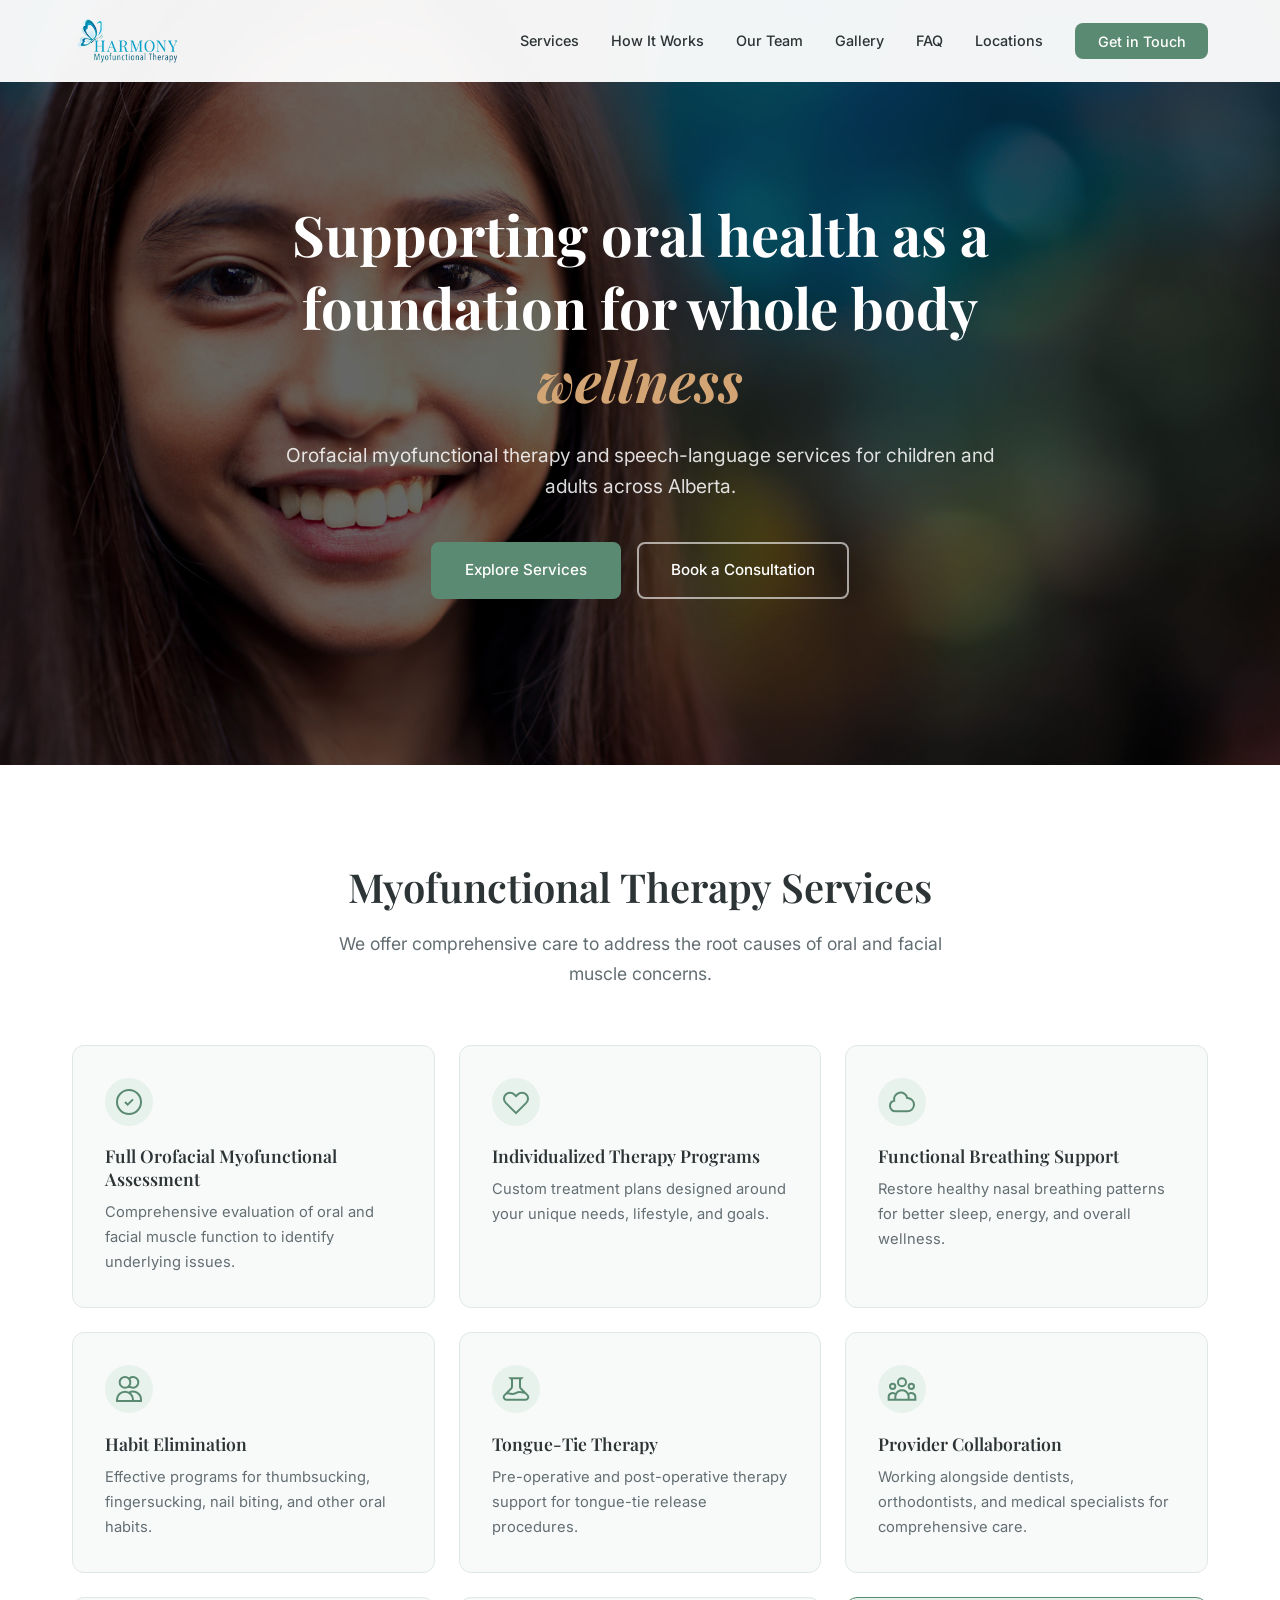
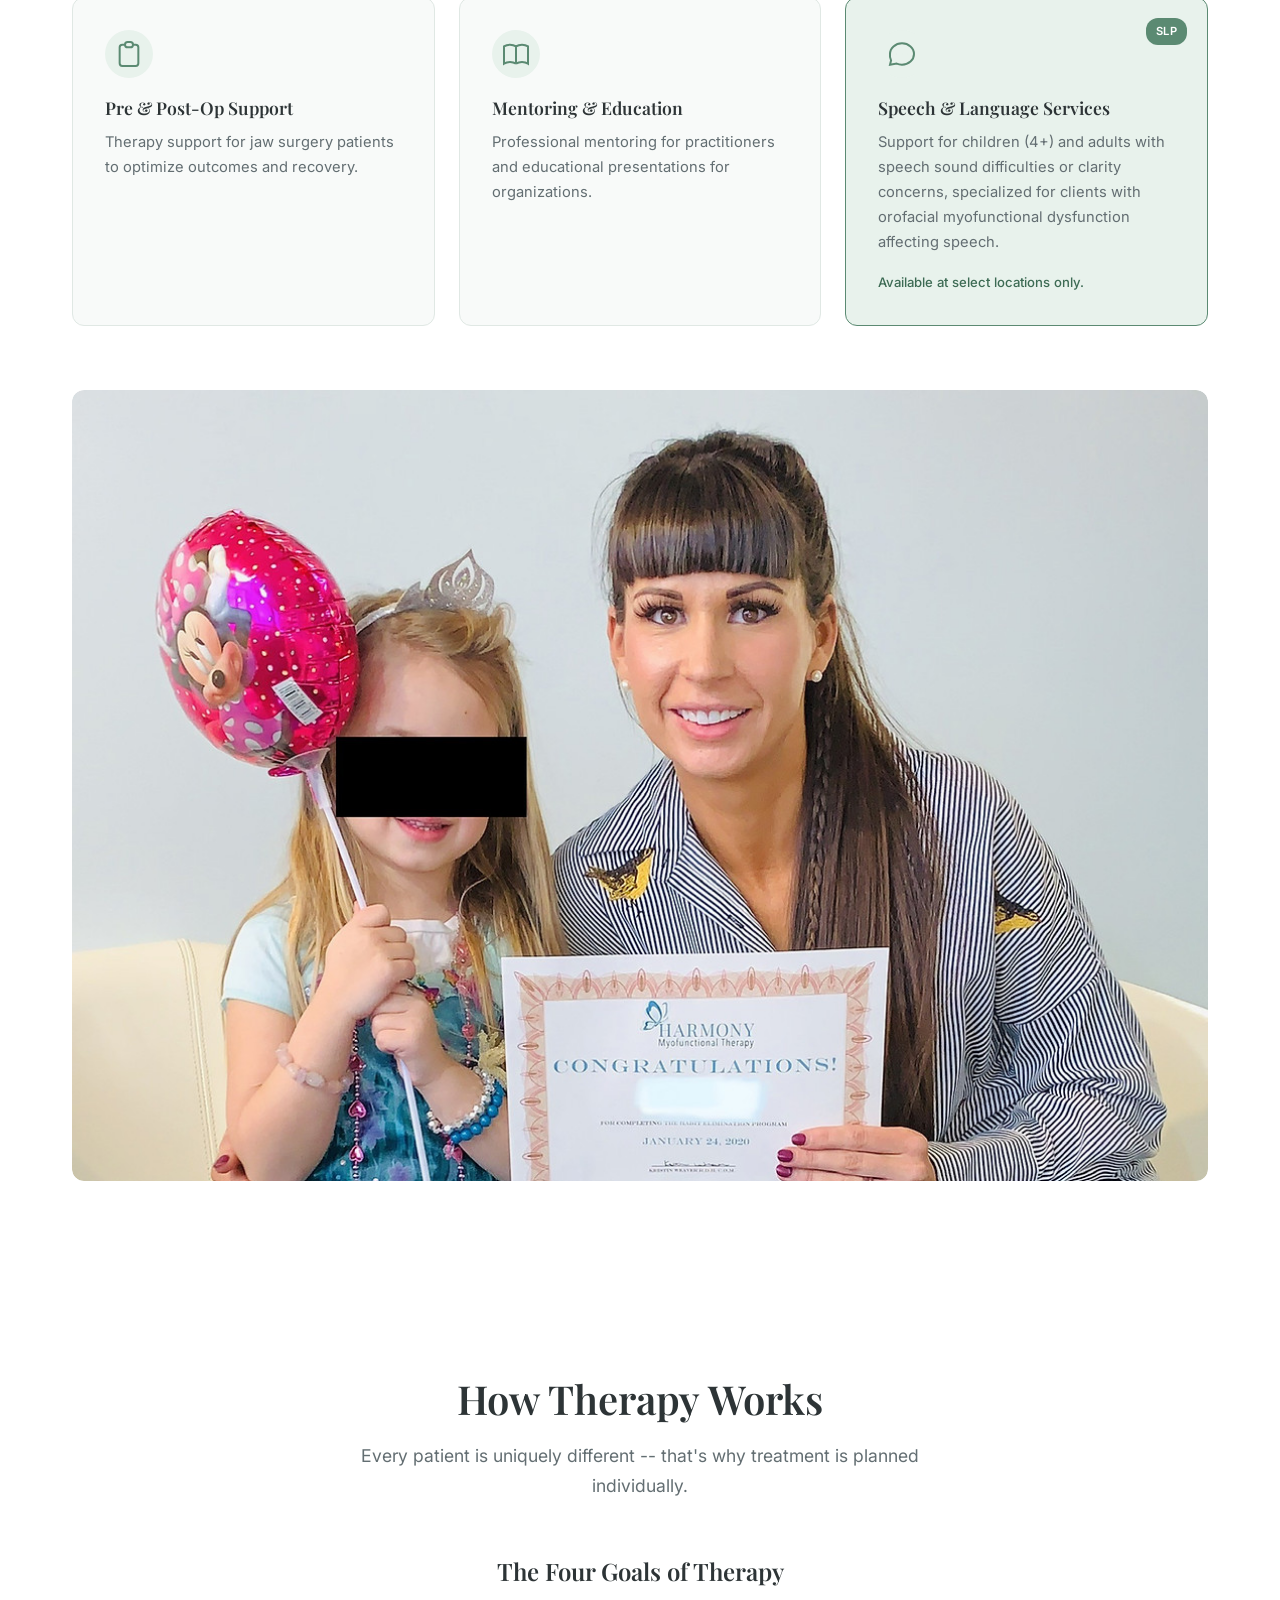
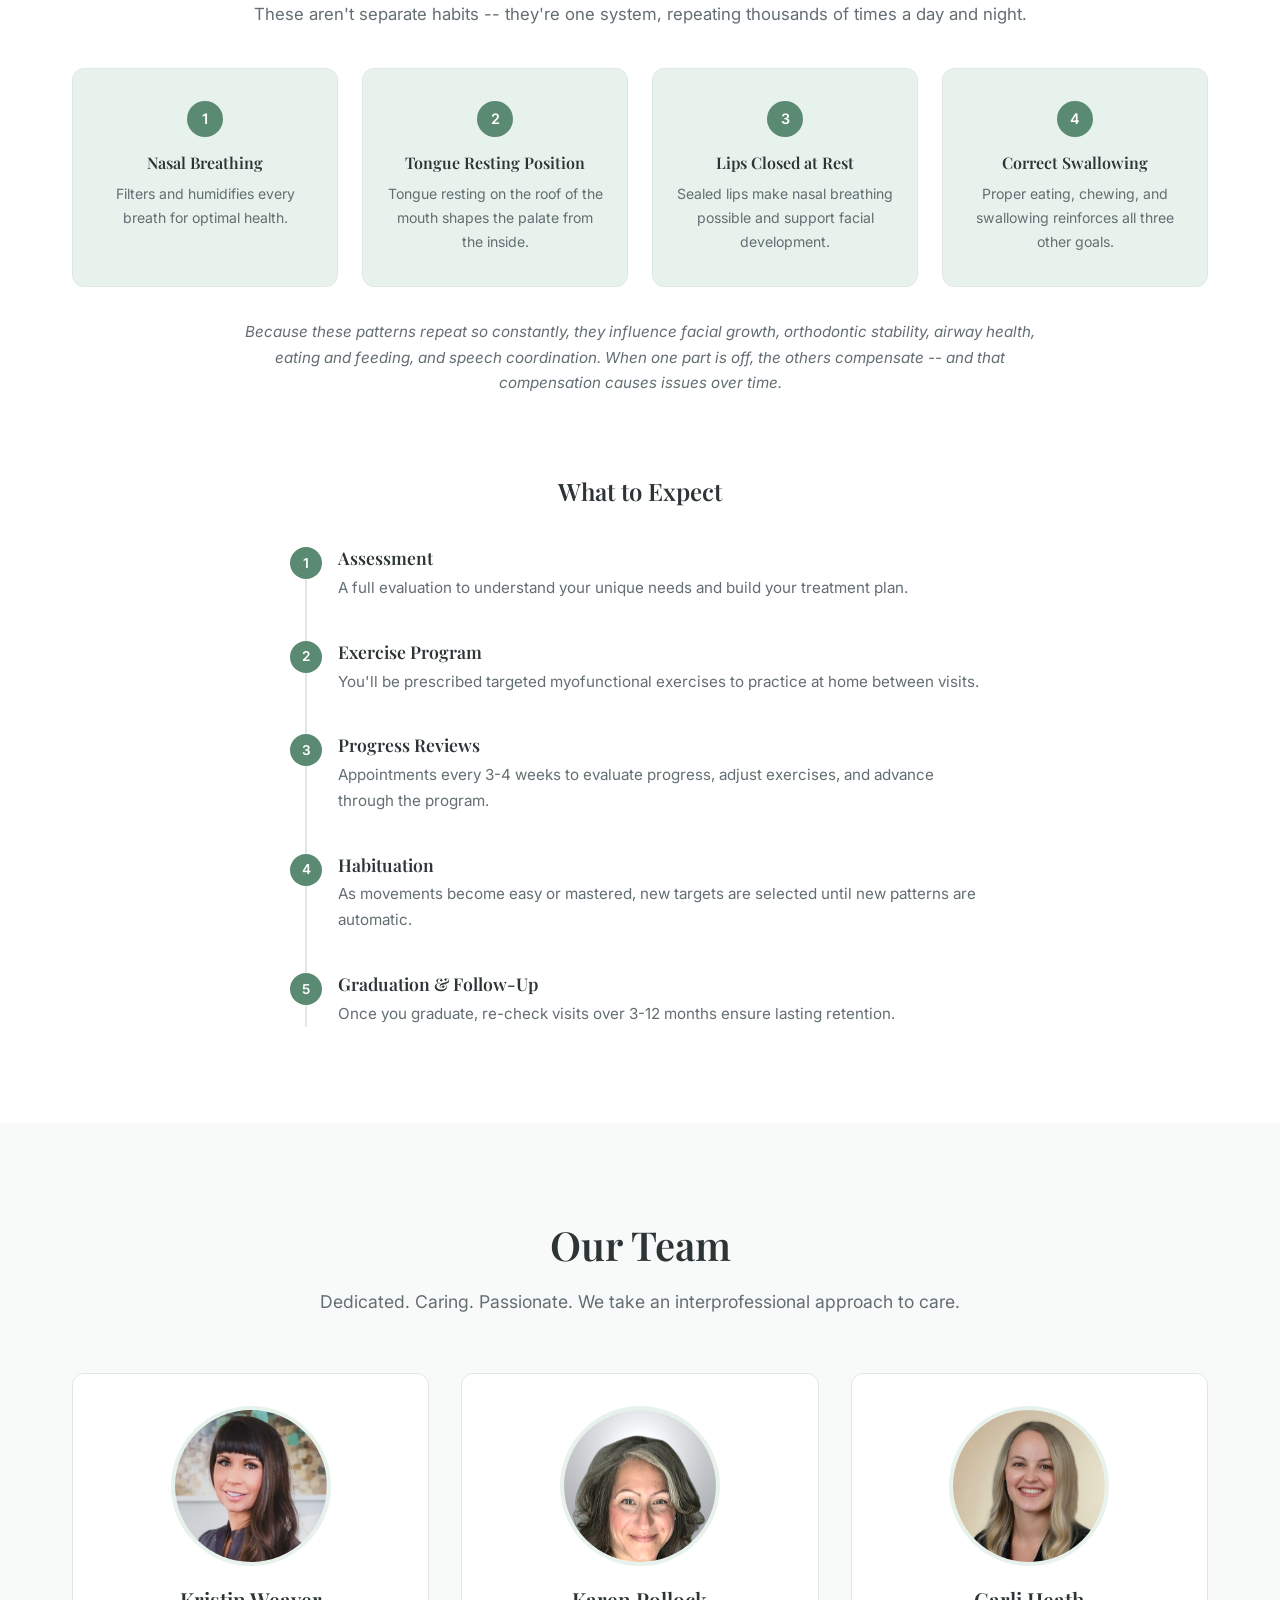
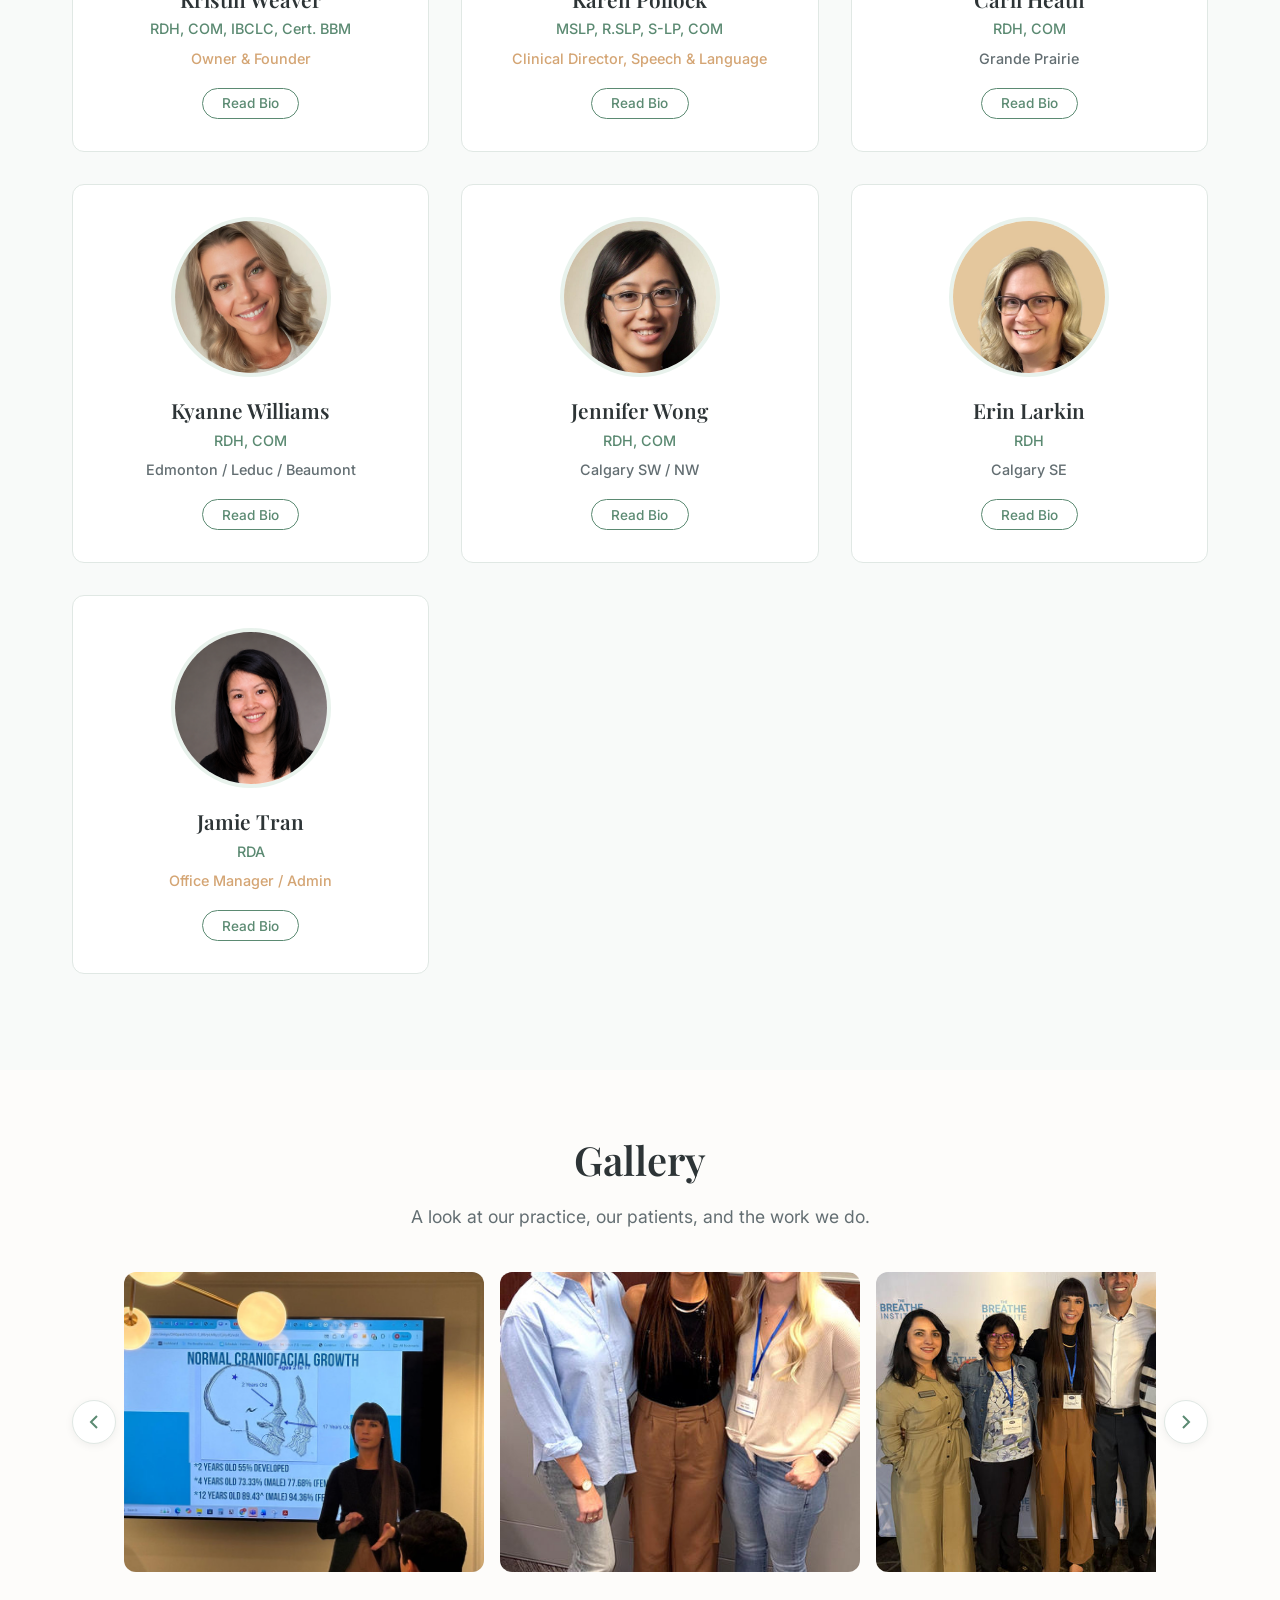
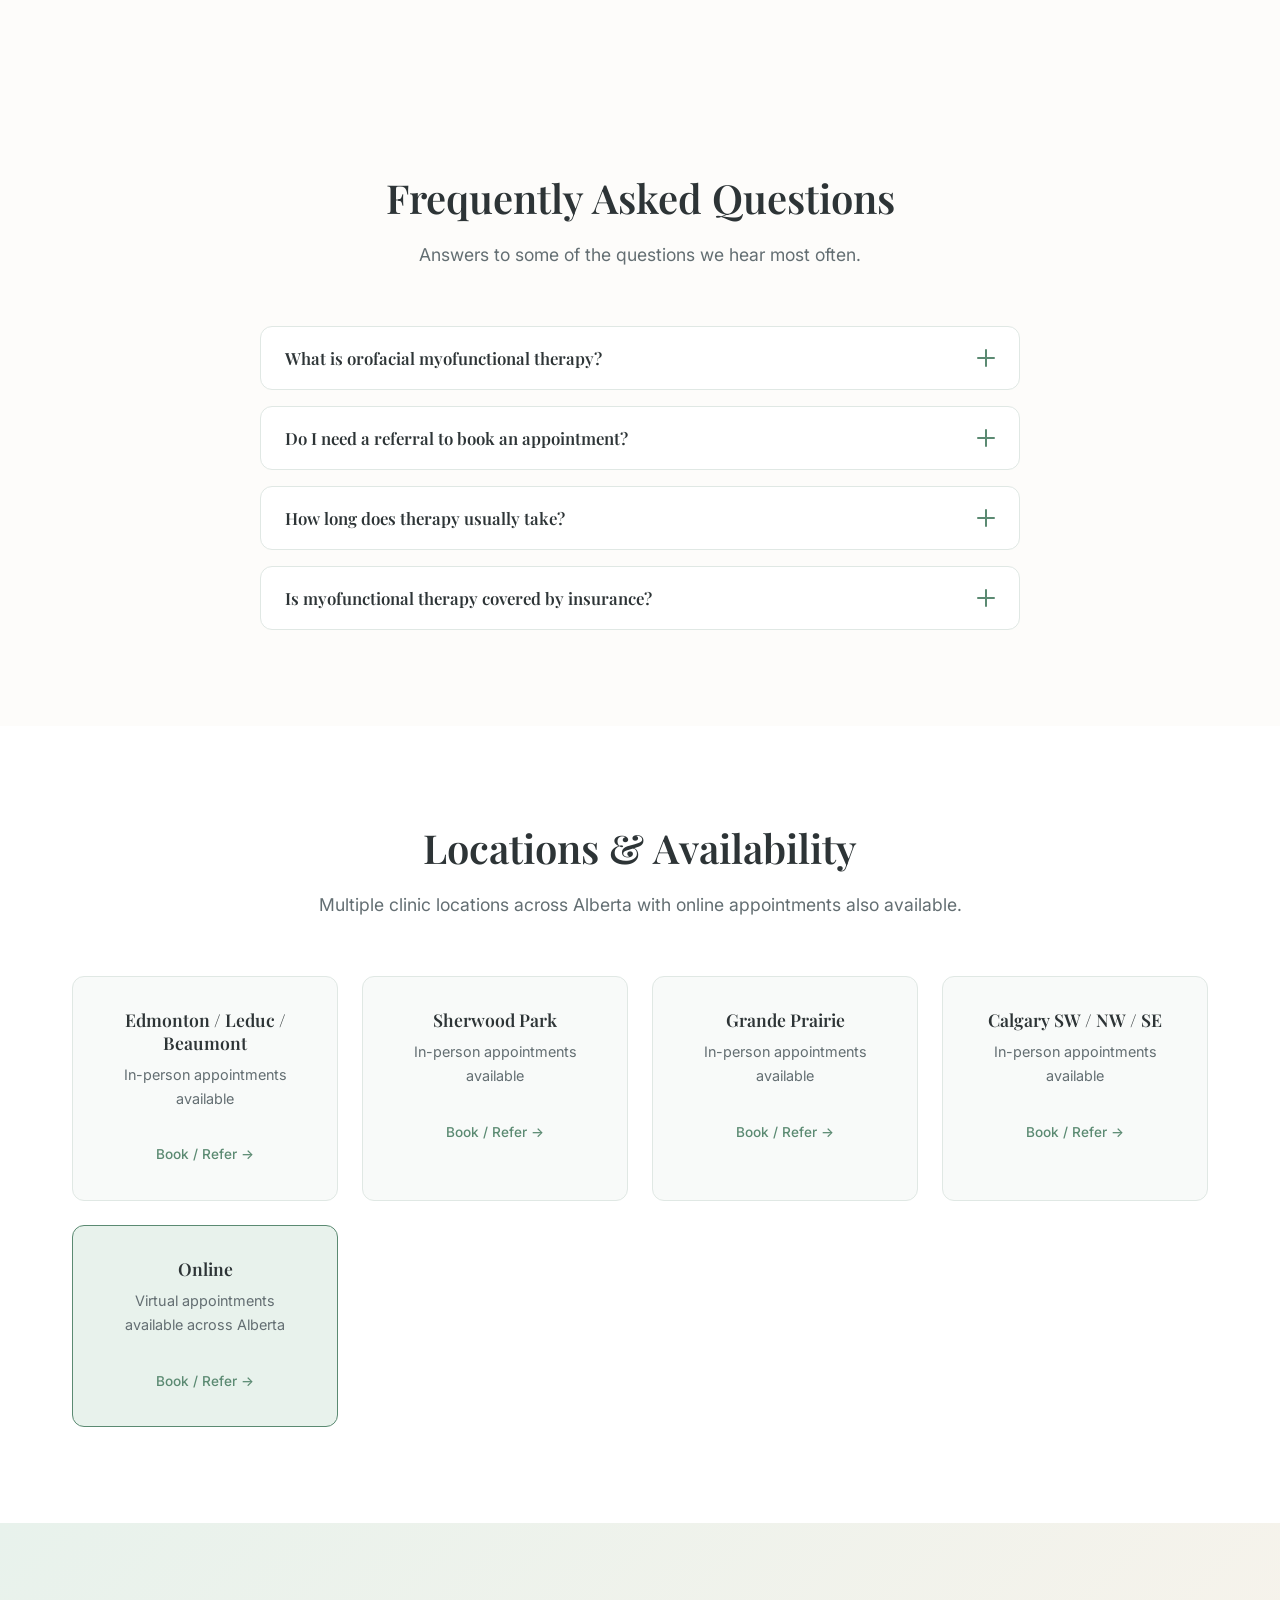
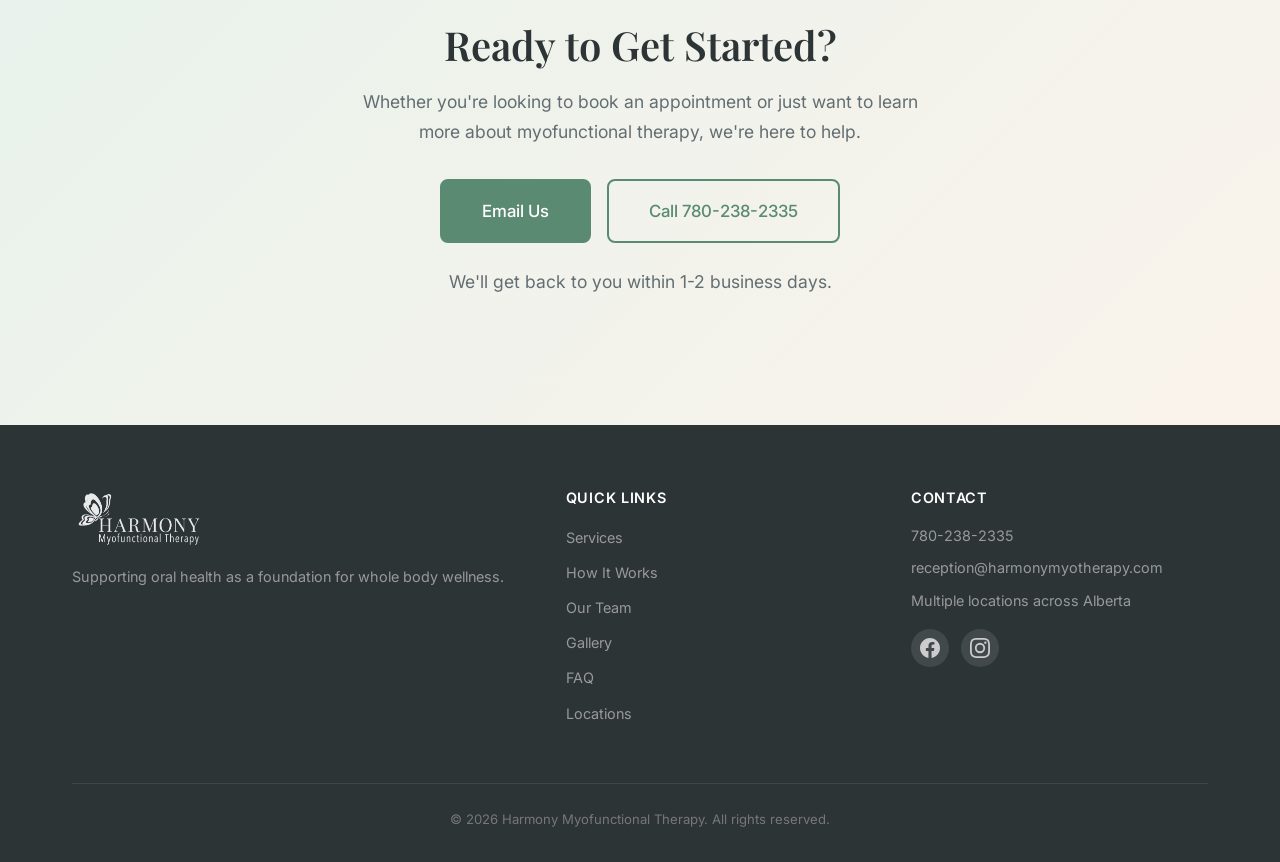
==== index.html @ 6e426a79 "Sept tweaks: fold speech into services as SLP card, bigger team cards with bio toggle, gallery carou" ====
<!DOCTYPE html>
<html lang="en">
<!-- Built by Koinos | linkedin.com/in/chana | 2026 -->
<head>
    <meta charset="UTF-8">
    <meta name="viewport" content="width=device-width, initial-scale=1.0">
    <meta name="description" content="Harmony Myofunctional Therapy - Supporting oral health as a foundation for whole body wellness. Orofacial myofunctional therapy and speech-language services across Alberta.">
    <title>Harmony Myofunctional Therapy</title>
    <link rel="icon" type="image/x-icon" href="favicon.ico">
    <link rel="apple-touch-icon" href="apple-touch-icon.png">
    <link rel="preconnect" href="https://fonts.googleapis.com">
    <link rel="preconnect" href="https://fonts.gstatic.com" crossorigin>
    <link href="https://fonts.googleapis.com/css2?family=Playfair+Display:wght@400;600;700&family=Inter:wght@300;400;500;600&display=swap" rel="stylesheet">
    <link rel="stylesheet" href="styles.css">
</head>
<body>
    <!-- Navigation -->
    <header class="site-header" id="top">
        <nav class="nav-container">
            <a href="#top" class="logo">
                <img src="images/home-00.png" alt="Harmony Myofunctional Therapy" class="logo-img">
            </a>
            <button class="nav-toggle" aria-label="Toggle navigation" aria-expanded="false">
                <span></span>
                <span></span>
                <span></span>
            </button>
            <ul class="nav-links">
                <li><a href="#services">Services</a></li>
                <li><a href="#how-it-works">How It Works</a></li>
                <li><a href="#team">Our Team</a></li>
                <li><a href="#gallery">Gallery</a></li>
                <li><a href="#faq">FAQ</a></li>
                <li><a href="#locations">Locations</a></li>
                <li><a href="#contact" class="nav-cta">Get in Touch</a></li>
            </ul>
        </nav>
    </header>

    <!-- Hero Section -->
    <section class="hero">
        <div class="hero-bg">
            <img src="images/hero-full.jpg" alt="Portrait of a child - Harmony Myofunctional Therapy" class="hero-img">
        </div>
        <div class="hero-content">
            <h1>Supporting oral health as a foundation for whole body <em>wellness</em></h1>
            <p class="hero-subtitle">Orofacial myofunctional therapy and speech-language services for children and adults across Alberta.</p>
            <div class="hero-actions">
                <a href="#services" class="btn btn-primary">Explore Services</a>
                <!-- TODO: point to Kristin's self-referral form URL from old Wix site -->
                <a href="#contact" class="btn btn-secondary">Book a Consultation</a>
            </div>
        </div>
    </section>

    <!-- Services Section -->
    <section class="services" id="services">
        <div class="container">
            <div class="section-header">
                <h2>Myofunctional Therapy Services</h2>
                <p>We offer comprehensive care to address the root causes of oral and facial muscle concerns.</p>
            </div>
            <div class="services-grid">
                <div class="service-card">
                    <div class="service-icon">
                        <svg viewBox="0 0 24 24" fill="none" stroke="currentColor" stroke-width="1.5" width="32" height="32"><path d="M9 12l2 2 4-4m6 2a9 9 0 11-18 0 9 9 0 0118 0z"/></svg>
                    </div>
                    <h3>Full Orofacial Myofunctional Assessment</h3>
                    <p>Comprehensive evaluation of oral and facial muscle function to identify underlying issues.</p>
                </div>
                <div class="service-card">
                    <div class="service-icon">
                        <svg viewBox="0 0 24 24" fill="none" stroke="currentColor" stroke-width="1.5" width="32" height="32"><path d="M4.318 6.318a4.5 4.5 0 000 6.364L12 20.364l7.682-7.682a4.5 4.5 0 00-6.364-6.364L12 7.636l-1.318-1.318a4.5 4.5 0 00-6.364 0z"/></svg>
                    </div>
                    <h3>Individualized Therapy Programs</h3>
                    <p>Custom treatment plans designed around your unique needs, lifestyle, and goals.</p>
                </div>
                <div class="service-card">
                    <div class="service-icon">
                        <svg viewBox="0 0 24 24" fill="none" stroke="currentColor" stroke-width="1.5" width="32" height="32"><path d="M3 15a4 4 0 004 4h9a5 5 0 10-.1-9.999 5.002 5.002 0 10-9.78 2.096A4.001 4.001 0 003 15z"/></svg>
                    </div>
                    <h3>Functional Breathing Support</h3>
                    <p>Restore healthy nasal breathing patterns for better sleep, energy, and overall wellness.</p>
                </div>
                <div class="service-card">
                    <div class="service-icon">
                        <svg viewBox="0 0 24 24" fill="none" stroke="currentColor" stroke-width="1.5" width="32" height="32"><path d="M12 4.354a4 4 0 110 5.292M15 21H3v-1a6 6 0 0112 0v1zm0 0h6v-1a6 6 0 00-9-5.197M13 7a4 4 0 11-8 0 4 4 0 018 0z"/></svg>
                    </div>
                    <h3>Habit Elimination</h3>
                    <p>Effective programs for thumbsucking, fingersucking, nail biting, and other oral habits.</p>
                </div>
                <div class="service-card">
                    <div class="service-icon">
                        <svg viewBox="0 0 24 24" fill="none" stroke="currentColor" stroke-width="1.5" width="32" height="32"><path d="M19.428 15.428a2 2 0 00-1.022-.547l-2.387-.477a6 6 0 00-3.86.517l-.318.158a6 6 0 01-3.86.517L6.05 15.21a2 2 0 00-1.806.547M8 4h8l-1 1v5.172a2 2 0 00.586 1.414l5 5c1.26 1.26.367 3.414-1.415 3.414H4.828c-1.782 0-2.674-2.154-1.414-3.414l5-5A2 2 0 009 10.172V5L8 4z"/></svg>
                    </div>
                    <h3>Tongue-Tie Therapy</h3>
                    <p>Pre-operative and post-operative therapy support for tongue-tie release procedures.</p>
                </div>
                <div class="service-card">
                    <div class="service-icon">
                        <svg viewBox="0 0 24 24" fill="none" stroke="currentColor" stroke-width="1.5" width="32" height="32"><path d="M17 20h5v-2a3 3 0 00-5.356-1.857M17 20H7m10 0v-2c0-.656-.126-1.283-.356-1.857M7 20H2v-2a3 3 0 015.356-1.857M7 20v-2c0-.656.126-1.283.356-1.857m0 0a5.002 5.002 0 019.288 0M15 7a3 3 0 11-6 0 3 3 0 016 0zm6 3a2 2 0 11-4 0 2 2 0 014 0zM7 10a2 2 0 11-4 0 2 2 0 014 0z"/></svg>
                    </div>
                    <h3>Provider Collaboration</h3>
                    <p>Working alongside dentists, orthodontists, and medical specialists for comprehensive care.</p>
                </div>
                <div class="service-card">
                    <div class="service-icon">
                        <svg viewBox="0 0 24 24" fill="none" stroke="currentColor" stroke-width="1.5" width="32" height="32"><path d="M9 5H7a2 2 0 00-2 2v12a2 2 0 002 2h10a2 2 0 002-2V7a2 2 0 00-2-2h-2M9 5a2 2 0 002 2h2a2 2 0 002-2M9 5a2 2 0 012-2h2a2 2 0 012 2"/></svg>
                    </div>
                    <h3>Pre &amp; Post-Op Support</h3>
                    <p>Therapy support for jaw surgery patients to optimize outcomes and recovery.</p>
                </div>
                <div class="service-card">
                    <div class="service-icon">
                        <svg viewBox="0 0 24 24" fill="none" stroke="currentColor" stroke-width="1.5" width="32" height="32"><path d="M12 6.253v13m0-13C10.832 5.477 9.246 5 7.5 5S4.168 5.477 3 6.253v13C4.168 18.477 5.754 18 7.5 18s3.332.477 4.5 1.253m0-13C13.168 5.477 14.754 5 16.5 5c1.747 0 3.332.477 4.5 1.253v13C19.832 18.477 18.247 18 16.5 18c-1.746 0-3.332.477-4.5 1.253"/></svg>
                    </div>
                    <h3>Mentoring &amp; Education</h3>
                    <p>Professional mentoring for practitioners and educational presentations for organizations.</p>
                </div>
                <div class="service-card service-card-slp">
                    <div class="service-icon">
                        <svg viewBox="0 0 24 24" fill="none" stroke="currentColor" stroke-width="1.5" width="32" height="32"><path d="M8 12h.01M12 12h.01M16 12h.01M21 12c0 4.418-4.03 8-9 8a9.86 9.86 0 01-4-.8L3 20l.8-3.2A7.94 7.94 0 013 12c0-4.418 4.03-8 9-8s9 3.582 9 8z"/></svg>
                    </div>
                    <span class="slp-badge">SLP</span>
                    <h3>Speech &amp; Language Services</h3>
                    <p>Support for children (4+) and adults with speech sound difficulties or clarity concerns, specialized for clients with orofacial myofunctional dysfunction affecting speech.</p>
                    <p class="slp-note">Available at select locations only.</p>
                </div>
            </div>

            <!-- Visual break -->
            <div class="section-image-break">
                <img src="images/home-04.jpg" alt="Habit elimination therapy" class="break-img">
            </div>
        </div>
    </section>

    <!-- How It Works / Goals -->
    <section class="how-it-works" id="how-it-works">
        <div class="container">
            <div class="section-header">
                <h2>How Therapy Works</h2>
                <p>Every patient is uniquely different -- that's why treatment is planned individually.</p>
            </div>

            <!-- The Four Goals -->
            <div class="goals-section">
                <h3>The Four Goals of Therapy</h3>
                <p class="goals-intro">These aren't separate habits -- they're one system, repeating thousands of times a day and night.</p>
                <div class="goals-grid">
                    <div class="goal-card">
                        <div class="goal-number">1</div>
                        <h4>Nasal Breathing</h4>
                        <p>Filters and humidifies every breath for optimal health.</p>
                    </div>
                    <div class="goal-card">
                        <div class="goal-number">2</div>
                        <h4>Tongue Resting Position</h4>
                        <p>Tongue resting on the roof of the mouth shapes the palate from the inside.</p>
                    </div>
                    <div class="goal-card">
                        <div class="goal-number">3</div>
                        <h4>Lips Closed at Rest</h4>
                        <p>Sealed lips make nasal breathing possible and support facial development.</p>
                    </div>
                    <div class="goal-card">
                        <div class="goal-number">4</div>
                        <h4>Correct Swallowing</h4>
                        <p>Proper eating, chewing, and swallowing reinforces all three other goals.</p>
                    </div>
                </div>
                <p class="goals-note">Because these patterns repeat so constantly, they influence facial growth, orthodontic stability, airway health, eating and feeding, and speech coordination. When one part is off, the others compensate -- and that compensation causes issues over time.</p>
            </div>

            <!-- What to Expect -->
            <div class="therapy-steps">
                <h3>What to Expect</h3>
                <div class="steps-timeline">
                    <div class="step">
                        <div class="step-marker">1</div>
                        <div class="step-content">
                            <h4>Assessment</h4>
                            <p>A full evaluation to understand your unique needs and build your treatment plan.</p>
                        </div>
                    </div>
                    <div class="step">
                        <div class="step-marker">2</div>
                        <div class="step-content">
                            <h4>Exercise Program</h4>
                            <p>You'll be prescribed targeted myofunctional exercises to practice at home between visits.</p>
                        </div>
                    </div>
                    <div class="step">
                        <div class="step-marker">3</div>
                        <div class="step-content">
                            <h4>Progress Reviews</h4>
                            <p>Appointments every 3-4 weeks to evaluate progress, adjust exercises, and advance through the program.</p>
                        </div>
                    </div>
                    <div class="step">
                        <div class="step-marker">4</div>
                        <div class="step-content">
                            <h4>Habituation</h4>
                            <p>As movements become easy or mastered, new targets are selected until new patterns are automatic.</p>
                        </div>
                    </div>
                    <div class="step">
                        <div class="step-marker">5</div>
                        <div class="step-content">
                            <h4>Graduation &amp; Follow-Up</h4>
                            <p>Once you graduate, re-check visits over 3-12 months ensure lasting retention.</p>
                        </div>
                    </div>
                </div>
            </div>
        </div>
    </section>

    <!-- Team Section -->
    <section class="team" id="team">
        <div class="container">
            <div class="section-header">
                <h2>Our Team</h2>
                <p>Dedicated. Caring. Passionate. We take an interprofessional approach to care.</p>
            </div>
            <div class="team-grid">
                <div class="team-card">
                    <div class="team-photo">
                        <img src="images/about-32.webp" alt="Kristin Weaver" class="team-img">
                    </div>
                    <div class="team-info">
                        <h3>Kristin Weaver</h3>
                        <p class="team-credentials">RDH, COM, IBCLC, Cert. BBM</p>
                        <p class="team-role">Owner &amp; Founder</p>
                        <button class="bio-toggle" aria-expanded="false">Read Bio</button>
                        <p class="team-bio">A Registered Dental Hygienist, Certified Orofacial Myologist, International Board Certified Lactation Consultant, and Certified Buteyko Breathing Practitioner. Kristin holds a combination of credentials shared by only a handful of practitioners, allowing her to follow orofacial function across an entire lifespan -- from infant feeding through adult breathing and sleep.</p>
                    </div>
                </div>
                <div class="team-card">
                    <div class="team-photo">
                        <img src="images/about-33.png" alt="Karen Pollock" class="team-img">
                    </div>
                    <div class="team-info">
                        <h3>Karen Pollock</h3>
                        <p class="team-credentials">MSLP, R.SLP, S-LP, COM</p>
                        <p class="team-role">Clinical Director, Speech &amp; Language</p>
                        <button class="bio-toggle" aria-expanded="false">Read Bio</button>
                        <p class="team-bio">A Registered Speech-Language Pathologist in Alberta since 1999. Karen transitioned from Alberta Health Services to private practice in 2007, specializing in orofacial myofunctional disorders and collaborating with dental and medical professionals.</p>
                    </div>
                </div>
                <div class="team-card">
                    <div class="team-photo">
                        <img src="images/about-34.jpeg" alt="Carli Heath" class="team-img">
                    </div>
                    <div class="team-info">
                        <h3>Carli Heath</h3>
                        <p class="team-credentials">RDH, COM</p>
                        <p class="team-location">Grande Prairie</p>
                        <button class="bio-toggle" aria-expanded="false">Read Bio</button>
                        <p class="team-bio">Registered dental hygienist since 2013. Certified Orofacial Myologist through the IAOM. Discovered her passion for orofacial myology in 2020.</p>
                    </div>
                </div>
                <div class="team-card">
                    <div class="team-photo">
                        <img src="images/about-35.jpeg" alt="Kyanne Williams" class="team-img">
                    </div>
                    <div class="team-info">
                        <h3>Kyanne Williams</h3>
                        <p class="team-credentials">RDH, COM</p>
                        <p class="team-location">Edmonton / Leduc / Beaumont</p>
                        <button class="bio-toggle" aria-expanded="false">Read Bio</button>
                        <p class="team-bio">Over a decade of experience in dental care. COM certified through the IAOM (the gold standard in orofacial myology). Focuses on how interconnected the body is.</p>
                    </div>
                </div>
                <div class="team-card">
                    <div class="team-photo">
                        <img src="images/about-36.jpeg" alt="Jennifer Wong" class="team-img">
                    </div>
                    <div class="team-info">
                        <h3>Jennifer Wong</h3>
                        <p class="team-credentials">RDH, COM</p>
                        <p class="team-location">Calgary SW / NW</p>
                        <button class="bio-toggle" aria-expanded="false">Read Bio</button>
                        <p class="team-bio">University of Alberta graduate (2007). Passionate about oral and overall health connections. Her myofunctional therapy journey began through dental volunteer missions abroad.</p>
                    </div>
                </div>
                <div class="team-card">
                    <div class="team-photo">
                        <img src="images/about-37.jpeg" alt="Erin Larkin" class="team-img">
                    </div>
                    <div class="team-info">
                        <h3>Erin Larkin</h3>
                        <p class="team-credentials">RDH</p>
                        <p class="team-location">Calgary SE</p>
                        <button class="bio-toggle" aria-expanded="false">Read Bio</button>
                        <p class="team-bio">20 years of experience in dentistry. Interested in the tongue's role in oral function and its connections to breathing, oral habits, clenching and grinding.</p>
                    </div>
                </div>
                <div class="team-card">
                    <div class="team-photo">
                        <img src="images/about-38.png" alt="Jamie Tran" class="team-img">
                    </div>
                    <div class="team-info">
                        <h3>Jamie Tran</h3>
                        <p class="team-credentials">RDA</p>
                        <p class="team-role">Office Manager / Admin</p>
                        <button class="bio-toggle" aria-expanded="false">Read Bio</button>
                        <p class="team-bio">The welcoming voice of Harmony. Nearly 20 years of experience as a registered dental assistant. Guides patients through their first steps with the clinic.</p>
                    </div>
                </div>
            </div>
        </div>
    </section>

    <!-- Gallery -->
    <section class="gallery" id="gallery">
        <div class="container">
            <div class="section-header">
                <h2>Gallery</h2>
                <p>A look at our practice, our patients, and the work we do.</p>
            </div>
            <div class="gallery-carousel">
                <button class="carousel-btn carousel-prev" aria-label="Previous images">
                    <svg viewBox="0 0 24 24" width="24" height="24" fill="none" stroke="currentColor" stroke-width="2"><path d="M15 18l-6-6 6-6"/></svg>
                </button>
                <div class="carousel-track">
                    <div class="carousel-slide"><img src="images/home-11.jpg" alt="Harmony Myofunctional Therapy" loading="lazy"></div>
                    <div class="carousel-slide"><img src="images/home-08.jpg" alt="Harmony Myofunctional Therapy" loading="lazy"></div>
                    <div class="carousel-slide"><img src="images/home-09.jpg" alt="Harmony Myofunctional Therapy" loading="lazy"></div>
                    <div class="carousel-slide"><img src="images/home-12.jpg" alt="Harmony Myofunctional Therapy" loading="lazy"></div>
                    <div class="carousel-slide"><img src="images/home-13.jpg" alt="Harmony Myofunctional Therapy" loading="lazy"></div>
                    <div class="carousel-slide"><img src="images/home-14.jpg" alt="Harmony Myofunctional Therapy" loading="lazy"></div>
                    <div class="carousel-slide"><img src="images/home-15.jpg" alt="Harmony Myofunctional Therapy" loading="lazy"></div>
                    <div class="carousel-slide"><img src="images/home-16.jpg" alt="Harmony Myofunctional Therapy" loading="lazy"></div>
                    <div class="carousel-slide"><img src="images/home-17.jpg" alt="Harmony Myofunctional Therapy" loading="lazy"></div>
                    <div class="carousel-slide"><img src="images/home-18.jpg" alt="Harmony Myofunctional Therapy" loading="lazy"></div>
                    <div class="carousel-slide"><img src="images/home-19.jpg" alt="Harmony Myofunctional Therapy" loading="lazy"></div>
                    <div class="carousel-slide"><img src="images/home-20.jpg" alt="Harmony Myofunctional Therapy" loading="lazy"></div>
                </div>
                <button class="carousel-btn carousel-next" aria-label="Next images">
                    <svg viewBox="0 0 24 24" width="24" height="24" fill="none" stroke="currentColor" stroke-width="2"><path d="M9 18l6-6-6-6"/></svg>
                </button>
            </div>
        </div>
    </section>

    <!-- FAQ -->
    <!-- TODO: replace placeholder Q&A with the real questions/answers from Kristin's old site -->
    <section class="faq" id="faq">
        <div class="container">
            <div class="section-header">
                <h2>Frequently Asked Questions</h2>
                <p>Answers to some of the questions we hear most often.</p>
            </div>
            <div class="faq-list">
                <div class="faq-item">
                    <button class="faq-question" aria-expanded="false">
                        What is orofacial myofunctional therapy?
                        <span class="faq-icon"></span>
                    </button>
                    <div class="faq-answer">
                        <p>Orofacial myofunctional therapy is a program of exercises that retrains the muscles of the face, mouth, and tongue to function correctly. It supports proper breathing, tongue resting posture, chewing, and swallowing. <em>(Placeholder answer -- to be replaced with content from Kristin.)</em></p>
                    </div>
                </div>
                <div class="faq-item">
                    <button class="faq-question" aria-expanded="false">
                        Do I need a referral to book an appointment?
                        <span class="faq-icon"></span>
                    </button>
                    <div class="faq-answer">
                        <p><em>(Placeholder answer -- to be replaced with content from Kristin.)</em></p>
                    </div>
                </div>
                <div class="faq-item">
                    <button class="faq-question" aria-expanded="false">
                        How long does therapy usually take?
                        <span class="faq-icon"></span>
                    </button>
                    <div class="faq-answer">
                        <p><em>(Placeholder answer -- to be replaced with content from Kristin.)</em></p>
                    </div>
                </div>
                <div class="faq-item">
                    <button class="faq-question" aria-expanded="false">
                        Is myofunctional therapy covered by insurance?
                        <span class="faq-icon"></span>
                    </button>
                    <div class="faq-answer">
                        <p><em>(Placeholder answer -- to be replaced with content from Kristin.)</em></p>
                    </div>
                </div>
            </div>
        </div>
    </section>

    <!-- Locations -->
    <section class="locations" id="locations">
        <div class="container">
            <div class="section-header">
                <h2>Locations &amp; Availability</h2>
                <p>Multiple clinic locations across Alberta with online appointments also available.</p>
            </div>
            <!-- TODO: replace href="#contact" with Kristin's self-referral form URL from old Wix site -->
            <div class="locations-grid">
                <a href="#contact" class="location-card">
                    <h3>Edmonton / Leduc / Beaumont</h3>
                    <p>In-person appointments available</p>
                    <span class="location-cta">Book / Refer &rarr;</span>
                </a>
                <a href="#contact" class="location-card">
                    <h3>Sherwood Park</h3>
                    <p>In-person appointments available</p>
                    <span class="location-cta">Book / Refer &rarr;</span>
                </a>
                <a href="#contact" class="location-card">
                    <h3>Grande Prairie</h3>
                    <p>In-person appointments available</p>
                    <span class="location-cta">Book / Refer &rarr;</span>
                </a>
                <a href="#contact" class="location-card">
                    <h3>Calgary SW / NW / SE</h3>
                    <p>In-person appointments available</p>
                    <span class="location-cta">Book / Refer &rarr;</span>
                </a>
                <a href="#contact" class="location-card location-card-online">
                    <h3>Online</h3>
                    <p>Virtual appointments available across Alberta</p>
                    <span class="location-cta">Book / Refer &rarr;</span>
                </a>
            </div>
        </div>
    </section>

    <!-- Contact / CTA -->
    <section class="contact" id="contact">
        <div class="container">
            <div class="contact-content">
                <h2>Ready to Get Started?</h2>
                <p>Whether you're looking to book an appointment or just want to learn more about myofunctional therapy, we're here to help.</p>
                <div class="contact-actions">
                    <a href="mailto:reception@harmonymyotherapy.com" class="btn btn-primary btn-large">Email Us</a>
                    <a href="tel:+17802382335" class="btn btn-secondary btn-large">Call 780-238-2335</a>
                </div>
                <p class="contact-note">We'll get back to you within 1-2 business days.</p>
            </div>
        </div>
    </section>

    <!-- Footer -->
    <footer class="site-footer">
        <div class="container">
            <div class="footer-content">
                <div class="footer-brand">
                    <img src="images/home-30.png" alt="Harmony Myofunctional Therapy" class="footer-logo">
                    <p class="footer-tagline">Supporting oral health as a foundation for whole body wellness.</p>
                </div>
                <div class="footer-links">
                    <h4>Quick Links</h4>
                    <ul>
                        <li><a href="#services">Services</a></li>
                        <li><a href="#how-it-works">How It Works</a></li>
                        <li><a href="#team">Our Team</a></li>
                        <li><a href="#gallery">Gallery</a></li>
                        <li><a href="#faq">FAQ</a></li>
                        <li><a href="#locations">Locations</a></li>
                    </ul>
                </div>
                <div class="footer-contact">
                    <h4>Contact</h4>
                    <p><a href="tel:+17802382335">780-238-2335</a></p>
                    <p><a href="mailto:reception@harmonymyotherapy.com">reception@harmonymyotherapy.com</a></p>
                    <p>Multiple locations across Alberta</p>
                    <div class="social-links">
                        <a href="https://www.facebook.com/profile.php?id=100057608253457" target="_blank" rel="noopener noreferrer" aria-label="Facebook">
                            <svg viewBox="0 0 24 24" width="20" height="20" fill="currentColor"><path d="M24 12.073c0-6.627-5.373-12-12-12s-12 5.373-12 12c0 5.99 4.388 10.954 10.125 11.854v-8.385H7.078v-3.47h3.047V9.43c0-3.007 1.792-4.669 4.533-4.669 1.312 0 2.686.235 2.686.235v2.953H15.83c-1.491 0-1.956.925-1.956 1.874v2.25h3.328l-.532 3.47h-2.796v8.385C19.612 23.027 24 18.062 24 12.073z"/></svg>
                        </a>
                        <a href="https://www.instagram.com/harmonymyotherapy/" target="_blank" rel="noopener noreferrer" aria-label="Instagram">
                            <svg viewBox="0 0 24 24" width="20" height="20" fill="currentColor"><path d="M12 2.163c3.204 0 3.584.012 4.85.07 3.252.148 4.771 1.691 4.919 4.919.058 1.265.069 1.645.069 4.849 0 3.205-.012 3.584-.069 4.849-.149 3.225-1.664 4.771-4.919 4.919-1.266.058-1.644.07-4.85.07-3.204 0-3.584-.012-4.849-.07-3.26-.149-4.771-1.699-4.919-4.92-.058-1.265-.07-1.644-.07-4.849 0-3.204.013-3.583.07-4.849.149-3.227 1.664-4.771 4.919-4.919 1.266-.057 1.645-.069 4.849-.069zM12 0C8.741 0 8.333.014 7.053.072 2.695.272.273 2.69.073 7.052.014 8.333 0 8.741 0 12c0 3.259.014 3.668.072 4.948.2 4.358 2.618 6.78 6.98 6.98C8.333 23.986 8.741 24 12 24c3.259 0 3.668-.014 4.948-.072 4.354-.2 6.782-2.618 6.979-6.98.059-1.28.073-1.689.073-4.948 0-3.259-.014-3.667-.072-4.947-.196-4.354-2.617-6.78-6.979-6.98C15.668.014 15.259 0 12 0zm0 5.838a6.162 6.162 0 100 12.324 6.162 6.162 0 000-12.324zM12 16a4 4 0 110-8 4 4 0 010 8zm6.406-11.845a1.44 1.44 0 100 2.881 1.44 1.44 0 000-2.881z"/></svg>
                        </a>
                    </div>
                </div>
            </div>
            <div class="footer-bottom">
                <p>&copy; 2026 Harmony Myofunctional Therapy. All rights reserved.</p>
            </div>
        </div>
    </footer>

    <script>
        // Mobile nav toggle
        const navToggle = document.querySelector('.nav-toggle');
        const navLinks = document.querySelector('.nav-links');

        navToggle.addEventListener('click', () => {
            const expanded = navToggle.getAttribute('aria-expanded') === 'true';
            navToggle.setAttribute('aria-expanded', !expanded);
            navLinks.classList.toggle('nav-open');
        });

        // Close mobile nav when a link is clicked
        navLinks.querySelectorAll('a').forEach(link => {
            link.addEventListener('click', () => {
                navLinks.classList.remove('nav-open');
                navToggle.setAttribute('aria-expanded', 'false');
            });
        });

        // Smooth scroll for anchor links
        document.querySelectorAll('a[href^="#"]').forEach(anchor => {
            anchor.addEventListener('click', function (e) {
                e.preventDefault();
                const target = document.querySelector(this.getAttribute('href'));
                if (target) {
                    target.scrollIntoView({ behavior: 'smooth', block: 'start' });
                }
            });
        });

        // Header scroll effect
        const header = document.querySelector('.site-header');
        window.addEventListener('scroll', () => {
            if (window.scrollY > 50) {
                header.classList.add('scrolled');
            } else {
                header.classList.remove('scrolled');
            }
        });

        // Scroll reveal animations
        const revealElements = document.querySelectorAll(
            '.section-header, .service-card, .goal-card, .step, .team-card, ' +
            '.location-card, .contact-content, .section-image-break, .faq-item'
        );

        revealElements.forEach(el => el.classList.add('reveal'));

        const revealObserver = new IntersectionObserver((entries) => {
            entries.forEach(entry => {
                if (entry.isIntersecting) {
                    entry.target.classList.add('revealed');
                    revealObserver.unobserve(entry.target);
                }
            });
        }, { threshold: 0.1, rootMargin: '0px 0px -50px 0px' });

        revealElements.forEach(el => revealObserver.observe(el));

        // Team bio expand/collapse
        document.querySelectorAll('.bio-toggle').forEach(btn => {
            btn.addEventListener('click', () => {
                const expanded = btn.getAttribute('aria-expanded') === 'true';
                btn.setAttribute('aria-expanded', !expanded);
                btn.classList.toggle('open');
                btn.closest('.team-card').classList.toggle('bio-open');
                btn.textContent = expanded ? 'Read Bio' : 'Hide Bio';
            });
        });

        // FAQ accordion
        document.querySelectorAll('.faq-question').forEach(q => {
            q.addEventListener('click', () => {
                const expanded = q.getAttribute('aria-expanded') === 'true';
                q.setAttribute('aria-expanded', !expanded);
                q.closest('.faq-item').classList.toggle('open');
            });
        });

        // Gallery carousel
        const track = document.querySelector('.carousel-track');
        if (track) {
            const scrollBy = () => Math.min(track.clientWidth * 0.8, 600);
            document.querySelector('.carousel-next').addEventListener('click', () => {
                track.scrollBy({ left: scrollBy(), behavior: 'smooth' });
            });
            document.querySelector('.carousel-prev').addEventListener('click', () => {
                track.scrollBy({ left: -scrollBy(), behavior: 'smooth' });
            });
        }
    </script>
</body>
</html>
---- styles.css ----
/* ========================================
   Harmony Myofunctional Therapy
   Clean, calming healthcare design
   ======================================== */

/* --- Reset & Base --- */
*, *::before, *::after {
    margin: 0;
    padding: 0;
    box-sizing: border-box;
}

:root {
    --color-primary: #5b8a72;
    --color-primary-dark: #3d6b54;
    --color-primary-light: #e8f2ec;
    --color-accent: #d4a574;
    --color-accent-light: #faf3eb;
    --color-text: #2d3436;
    --color-text-light: #636e72;
    --color-bg: #ffffff;
    --color-bg-alt: #f8faf9;
    --color-bg-warm: #fdfcfa;
    --color-border: #e0e8e4;
    --font-heading: 'Playfair Display', Georgia, serif;
    --font-body: 'Inter', -apple-system, BlinkMacSystemFont, sans-serif;
    --max-width: 1200px;
    --section-padding: 6rem 2rem;
    --radius: 12px;
    --radius-sm: 8px;
    --shadow-sm: 0 2px 8px rgba(0,0,0,0.06);
    --shadow-md: 0 4px 20px rgba(0,0,0,0.08);
    --shadow-lg: 0 8px 40px rgba(0,0,0,0.1);
    --transition: 0.3s ease;
}

html {
    scroll-behavior: smooth;
    scroll-padding-top: 80px;
}

body {
    font-family: var(--font-body);
    font-size: 1rem;
    line-height: 1.7;
    color: var(--color-text);
    background: var(--color-bg);
    -webkit-font-smoothing: antialiased;
}

h1, h2, h3, h4 {
    font-family: var(--font-heading);
    line-height: 1.3;
    color: var(--color-text);
}

h1 { font-size: clamp(2.2rem, 5vw, 3.5rem); font-weight: 700; }
h2 { font-size: clamp(1.8rem, 3.5vw, 2.5rem); font-weight: 600; }
h3 { font-size: clamp(1.2rem, 2vw, 1.5rem); font-weight: 600; }
h4 { font-size: 1.1rem; font-weight: 600; }

p { margin-bottom: 1rem; }
p:last-child { margin-bottom: 0; }

a {
    color: var(--color-primary);
    text-decoration: none;
    transition: color var(--transition);
}
a:hover { color: var(--color-primary-dark); }

img {
    max-width: 100%;
    height: auto;
    display: block;
}

.container {
    max-width: var(--max-width);
    margin: 0 auto;
    padding: 0 2rem;
}

/* --- Buttons --- */
.btn {
    display: inline-block;
    padding: 0.85rem 2rem;
    border-radius: var(--radius-sm);
    font-family: var(--font-body);
    font-size: 0.95rem;
    font-weight: 500;
    text-decoration: none;
    transition: all var(--transition);
    cursor: pointer;
    border: 2px solid transparent;
}

.btn-primary {
    background: var(--color-primary);
    color: #fff;
    border-color: var(--color-primary);
}
.btn-primary:hover {
    background: var(--color-primary-dark);
    border-color: var(--color-primary-dark);
    color: #fff;
    transform: translateY(-1px);
    box-shadow: var(--shadow-sm);
}

.btn-secondary {
    background: transparent;
    color: var(--color-primary);
    border-color: var(--color-primary);
}
.btn-secondary:hover {
    background: var(--color-primary-light);
    color: var(--color-primary-dark);
    transform: translateY(-1px);
}

.hero .btn-secondary {
    color: #fff;
    border-color: rgba(255, 255, 255, 0.6);
}
.hero .btn-secondary:hover {
    background: rgba(255, 255, 255, 0.15);
    border-color: #fff;
    color: #fff;
}

.btn-large {
    padding: 1rem 2.5rem;
    font-size: 1.05rem;
}

/* --- Navigation --- */
.site-header {
    position: fixed;
    top: 0;
    left: 0;
    right: 0;
    z-index: 1000;
    background: rgba(255, 255, 255, 0.95);
    backdrop-filter: blur(10px);
    transition: all var(--transition);
}

.site-header.scrolled {
    box-shadow: var(--shadow-sm);
}

.nav-container {
    max-width: var(--max-width);
    margin: 0 auto;
    padding: 1rem 2rem;
    display: flex;
    align-items: center;
    justify-content: space-between;
}

.logo {
    display: flex;
    flex-direction: column;
    text-decoration: none;
}

.logo-img {
    height: 50px;
    width: auto;
}

.logo-text {
    font-family: var(--font-heading);
    font-size: 1.4rem;
    font-weight: 700;
    color: var(--color-primary);
    line-height: 1.1;
}

.logo-sub {
    font-size: 0.75rem;
    color: var(--color-text-light);
    letter-spacing: 0.02em;
}

.nav-links {
    display: flex;
    align-items: center;
    gap: 2rem;
    list-style: none;
}

.nav-links a {
    font-size: 0.9rem;
    font-weight: 500;
    color: var(--color-text);
    text-decoration: none;
    transition: color var(--transition);
}
.nav-links a:hover {
    color: var(--color-primary);
}

.nav-cta {
    background: var(--color-primary);
    color: #fff !important;
    padding: 0.6rem 1.4rem;
    border-radius: var(--radius-sm);
}
.nav-cta:hover {
    background: var(--color-primary-dark) !important;
    color: #fff !important;
}

.nav-toggle {
    display: none;
    flex-direction: column;
    gap: 5px;
    background: none;
    border: none;
    cursor: pointer;
    padding: 0.5rem;
}
.nav-toggle span {
    display: block;
    width: 24px;
    height: 2px;
    background: var(--color-text);
    border-radius: 2px;
    transition: all var(--transition);
}

/* --- Hero --- */
.hero {
    min-height: 85vh;
    display: flex;
    align-items: center;
    justify-content: center;
    padding: 8rem 2rem 6rem;
    position: relative;
    text-align: center;
    overflow: hidden;
}

.hero-bg {
    position: absolute;
    inset: 0;
    z-index: 0;
}

.hero-bg .hero-img {
    width: 100%;
    height: 100%;
    object-fit: cover;
    object-position: center 30%;
    filter: brightness(0.4);
}

.hero-content {
    max-width: 750px;
    position: relative;
    z-index: 1;
}

.hero h1 {
    margin-bottom: 1.5rem;
    color: #fff;
}

.hero h1 em {
    font-style: italic;
    color: var(--color-accent);
}

.hero-subtitle {
    font-size: 1.2rem;
    color: rgba(255, 255, 255, 0.85);
    margin-bottom: 2.5rem;
    line-height: 1.6;
}

.hero-actions {
    display: flex;
    gap: 1rem;
    justify-content: center;
    flex-wrap: wrap;
}

/* --- Section Headers --- */
.section-header {
    text-align: center;
    max-width: 650px;
    margin: 0 auto 3.5rem;
}

.section-header h2 {
    margin-bottom: 1rem;
}

.section-header p {
    color: var(--color-text-light);
    font-size: 1.1rem;
}

/* --- Services --- */
.services {
    padding: var(--section-padding);
    background: var(--color-bg);
}

.services-grid {
    display: grid;
    grid-template-columns: repeat(auto-fill, minmax(280px, 1fr));
    gap: 1.5rem;
}

.service-card {
    background: var(--color-bg-alt);
    border: 1px solid var(--color-border);
    border-radius: var(--radius);
    padding: 2rem;
    transition: all var(--transition);
}
.service-card:hover {
    transform: translateY(-3px);
    box-shadow: var(--shadow-md);
    border-color: var(--color-primary);
}

.service-icon {
    width: 48px;
    height: 48px;
    display: flex;
    align-items: center;
    justify-content: center;
    background: var(--color-primary-light);
    border-radius: 50%;
    margin-bottom: 1.2rem;
    color: var(--color-primary);
}

.service-card h3 {
    font-size: 1.1rem;
    margin-bottom: 0.6rem;
}

.service-card p {
    font-size: 0.92rem;
    color: var(--color-text-light);
}

/* --- Section Image Break --- */
.section-image-break {
    margin-top: 4rem;
    border-radius: var(--radius);
    overflow: hidden;
}

.break-img {
    width: 100%;
    height: auto;
    border-radius: var(--radius);
    object-fit: contain;
}

/* --- SLP service card (highlighted) --- */
.service-card-slp {
    position: relative;
    background: var(--color-primary-light);
    border-color: var(--color-primary);
}

.slp-badge {
    position: absolute;
    top: 1.25rem;
    right: 1.25rem;
    background: var(--color-primary);
    color: #fff;
    font-size: 0.7rem;
    font-weight: 600;
    letter-spacing: 0.05em;
    padding: 0.25rem 0.6rem;
    border-radius: 12px;
}

.slp-note {
    margin-top: 0.75rem !important;
    font-size: 0.82rem !important;
    font-weight: 500;
    color: var(--color-primary-dark) !important;
}

/* --- How It Works --- */
.how-it-works {
    padding: var(--section-padding);
    background: var(--color-bg);
}

.goals-section {
    margin-bottom: 5rem;
}

.goals-section h3 {
    text-align: center;
    margin-bottom: 0.75rem;
}

.goals-intro {
    text-align: center;
    color: var(--color-text-light);
    margin-bottom: 2.5rem;
    font-size: 1.05rem;
}

.goals-grid {
    display: grid;
    grid-template-columns: repeat(4, 1fr);
    gap: 1.5rem;
    margin-bottom: 2rem;
}

.goal-card {
    text-align: center;
    padding: 2rem 1.5rem;
    background: var(--color-primary-light);
    border-radius: var(--radius);
    border: 1px solid var(--color-border);
}

.goal-number {
    width: 36px;
    height: 36px;
    background: var(--color-primary);
    color: #fff;
    border-radius: 50%;
    display: flex;
    align-items: center;
    justify-content: center;
    font-weight: 600;
    font-size: 0.9rem;
    margin: 0 auto 1rem;
}

.goal-card h4 {
    margin-bottom: 0.5rem;
    font-size: 1rem;
}

.goal-card p {
    font-size: 0.88rem;
    color: var(--color-text-light);
}

.goals-note {
    text-align: center;
    max-width: 800px;
    margin: 0 auto;
    font-size: 0.95rem;
    color: var(--color-text-light);
    font-style: italic;
}

/* --- Therapy Steps Timeline --- */
.therapy-steps h3 {
    text-align: center;
    margin-bottom: 2.5rem;
}

.steps-timeline {
    max-width: 700px;
    margin: 0 auto;
    position: relative;
    padding-left: 3rem;
}

.steps-timeline::before {
    content: '';
    position: absolute;
    left: 15px;
    top: 0;
    bottom: 0;
    width: 2px;
    background: var(--color-border);
}

.step {
    position: relative;
    padding-bottom: 2.5rem;
    display: flex;
    gap: 1.5rem;
    align-items: flex-start;
}

.step:last-child { padding-bottom: 0; }

.step-marker {
    position: absolute;
    left: -3rem;
    width: 32px;
    height: 32px;
    background: var(--color-primary);
    color: #fff;
    border-radius: 50%;
    display: flex;
    align-items: center;
    justify-content: center;
    font-weight: 600;
    font-size: 0.85rem;
    z-index: 1;
}

.step-content h4 {
    margin-bottom: 0.3rem;
}

.step-content p {
    font-size: 0.95rem;
    color: var(--color-text-light);
}

/* --- Team --- */
.team {
    padding: var(--section-padding);
    background: var(--color-bg-alt);
}

.team-grid {
    display: grid;
    grid-template-columns: repeat(auto-fill, minmax(300px, 1fr));
    gap: 2rem;
}

.team-card {
    background: var(--color-bg);
    border: 1px solid var(--color-border);
    border-radius: var(--radius);
    padding: 2rem;
    display: flex;
    flex-direction: column;
    align-items: center;
    text-align: center;
    transition: all var(--transition);
}
.team-card:hover {
    box-shadow: var(--shadow-md);
    transform: translateY(-3px);
}

.team-photo {
    width: 160px;
    height: 160px;
    min-width: 160px;
    border-radius: 50%;
    overflow: hidden;
    border: 4px solid var(--color-primary-light);
    margin-bottom: 1.25rem;
}

.team-img {
    width: 100%;
    height: 100%;
    object-fit: cover;
    object-position: center top;
}

.team-info {
    width: 100%;
}

.team-info h3 {
    font-size: 1.3rem;
    margin-bottom: 0.3rem;
}

.team-credentials {
    font-size: 0.9rem;
    color: var(--color-primary);
    font-weight: 500;
    margin-bottom: 0.3rem !important;
}

.team-role {
    font-size: 0.9rem;
    color: var(--color-accent);
    font-weight: 500;
    margin-bottom: 0.3rem !important;
}

.team-location {
    font-size: 0.9rem;
    color: var(--color-text-light);
    font-weight: 500;
    margin-bottom: 0.3rem !important;
}

.bio-toggle {
    margin-top: 0.75rem;
    background: transparent;
    border: 1px solid var(--color-primary);
    color: var(--color-primary);
    font-family: var(--font-body);
    font-size: 0.85rem;
    font-weight: 500;
    padding: 0.4rem 1.2rem;
    border-radius: 20px;
    cursor: pointer;
    transition: all var(--transition);
}
.bio-toggle:hover {
    background: var(--color-primary);
    color: #fff;
}

.team-bio {
    font-size: 0.9rem;
    color: var(--color-text-light);
    line-height: 1.6;
    max-height: 0;
    overflow: hidden;
    opacity: 0;
    margin-top: 0;
    transition: max-height 0.4s ease, opacity 0.3s ease, margin-top 0.3s ease;
}

.team-card.bio-open .team-bio {
    max-height: 400px;
    opacity: 1;
    margin-top: 1rem;
}

@media (prefers-reduced-motion: reduce) {
    .team-bio {
        transition: none;
    }
}

/* --- Gallery --- */
.gallery {
    padding: 4rem 2rem 6rem;
    background: var(--color-bg-warm);
}

.gallery .section-header {
    margin-bottom: 2rem;
}

.gallery-carousel {
    position: relative;
    display: flex;
    align-items: center;
    gap: 0.5rem;
}

.carousel-track {
    display: flex;
    gap: 1rem;
    overflow-x: auto;
    scroll-snap-type: x mandatory;
    scroll-behavior: smooth;
    padding: 0.5rem 0;
    -webkit-overflow-scrolling: touch;
    scrollbar-width: none;
}
.carousel-track::-webkit-scrollbar {
    display: none;
}

.carousel-slide {
    flex: 0 0 auto;
    width: 360px;
    max-width: 80vw;
    scroll-snap-align: start;
    border-radius: var(--radius);
    overflow: hidden;
    line-height: 0;
}

.carousel-slide img {
    width: 100%;
    height: 300px;
    object-fit: cover;
    object-position: center;
    transition: transform 0.4s ease;
}
.carousel-slide:hover img {
    transform: scale(1.04);
}

.carousel-btn {
    flex: 0 0 auto;
    width: 44px;
    height: 44px;
    border-radius: 50%;
    border: 1px solid var(--color-border);
    background: var(--color-bg);
    color: var(--color-primary);
    display: flex;
    align-items: center;
    justify-content: center;
    cursor: pointer;
    transition: all var(--transition);
    box-shadow: var(--shadow-sm);
    z-index: 2;
}
.carousel-btn:hover {
    background: var(--color-primary);
    color: #fff;
    border-color: var(--color-primary);
}

@media (max-width: 768px) {
    .carousel-btn {
        display: none;
    }
    .carousel-slide {
        width: 280px;
    }
    .carousel-slide img {
        height: 240px;
    }
}

/* --- Locations --- */
.locations {
    padding: var(--section-padding);
    background: var(--color-bg);
}

.locations-grid {
    display: grid;
    grid-template-columns: repeat(auto-fill, minmax(250px, 1fr));
    gap: 1.5rem;
}

.location-card {
    display: block;
    text-decoration: none;
    color: inherit;
    background: var(--color-bg-alt);
    border: 1px solid var(--color-border);
    border-radius: var(--radius);
    padding: 2rem;
    text-align: center;
    transition: all var(--transition);
}
.location-card:hover {
    box-shadow: var(--shadow-md);
    border-color: var(--color-primary);
    transform: translateY(-3px);
}

.location-cta {
    display: inline-block;
    margin-top: 1rem;
    font-size: 0.85rem;
    font-weight: 500;
    color: var(--color-primary);
}

.location-card h3 {
    font-size: 1.1rem;
    margin-bottom: 0.5rem;
}

.location-card p {
    font-size: 0.9rem;
    color: var(--color-text-light);
}

.location-card-online {
    background: var(--color-primary-light);
    border-color: var(--color-primary);
}

/* --- FAQ --- */
.faq {
    padding: var(--section-padding);
    background: var(--color-bg-warm);
}

.faq-list {
    max-width: 760px;
    margin: 0 auto;
    display: flex;
    flex-direction: column;
    gap: 1rem;
}

.faq-item {
    background: var(--color-bg);
    border: 1px solid var(--color-border);
    border-radius: var(--radius);
    overflow: hidden;
}

.faq-question {
    width: 100%;
    display: flex;
    align-items: center;
    justify-content: space-between;
    gap: 1rem;
    text-align: left;
    background: transparent;
    border: none;
    cursor: pointer;
    padding: 1.25rem 1.5rem;
    font-family: var(--font-heading);
    font-size: 1.05rem;
    font-weight: 600;
    color: var(--color-text);
    transition: color var(--transition);
}
.faq-question:hover {
    color: var(--color-primary);
}

.faq-icon {
    position: relative;
    flex: 0 0 auto;
    width: 18px;
    height: 18px;
}
.faq-icon::before,
.faq-icon::after {
    content: '';
    position: absolute;
    background: var(--color-primary);
    border-radius: 2px;
    transition: transform var(--transition);
}
.faq-icon::before {
    top: 8px;
    left: 0;
    width: 18px;
    height: 2px;
}
.faq-icon::after {
    top: 0;
    left: 8px;
    width: 2px;
    height: 18px;
}
.faq-item.open .faq-icon::after {
    transform: rotate(90deg);
    opacity: 0;
}

.faq-answer {
    max-height: 0;
    overflow: hidden;
    opacity: 0;
    transition: max-height 0.4s ease, opacity 0.3s ease;
}
.faq-item.open .faq-answer {
    max-height: 400px;
    opacity: 1;
}
.faq-answer p {
    padding: 0 1.5rem 1.5rem;
    font-size: 0.95rem;
    color: var(--color-text-light);
    line-height: 1.7;
}

@media (prefers-reduced-motion: reduce) {
    .faq-answer {
        transition: none;
    }
}

/* --- Contact --- */
.contact {
    padding: var(--section-padding);
    background: linear-gradient(135deg, var(--color-primary-light) 0%, var(--color-accent-light) 100%);
    text-align: center;
}

.contact-content {
    max-width: 600px;
    margin: 0 auto;
}

.contact-content h2 {
    margin-bottom: 1rem;
}

.contact-content > p {
    color: var(--color-text-light);
    font-size: 1.1rem;
    margin-bottom: 2rem;
}

.contact-actions {
    display: flex;
    gap: 1rem;
    justify-content: center;
    flex-wrap: wrap;
    margin-bottom: 1.5rem;
}

.contact-note {
    font-size: 0.88rem;
    color: var(--color-text-light);
}

/* --- Footer --- */
.site-footer {
    background: var(--color-text);
    color: #ccc;
    padding: 4rem 2rem 2rem;
}

.footer-content {
    max-width: var(--max-width);
    margin: 0 auto;
    display: grid;
    grid-template-columns: 1.5fr 1fr 1fr;
    gap: 3rem;
    margin-bottom: 3rem;
}

.footer-brand .logo-text {
    color: #fff;
}

.footer-brand .logo-sub {
    color: #999;
}

.footer-logo {
    height: 60px;
    width: auto;
    filter: brightness(0) invert(1);
    opacity: 0.9;
}

.footer-tagline {
    margin-top: 1rem;
    font-size: 0.9rem;
    color: #999;
}

.footer-links h4,
.footer-contact h4 {
    color: #fff;
    font-family: var(--font-body);
    font-size: 0.9rem;
    font-weight: 600;
    margin-bottom: 1rem;
    text-transform: uppercase;
    letter-spacing: 0.05em;
}

.footer-links ul {
    list-style: none;
}

.footer-links li {
    margin-bottom: 0.5rem;
}

.footer-links a {
    color: #999;
    font-size: 0.9rem;
    transition: color var(--transition);
}
.footer-links a:hover {
    color: #fff;
}

.footer-contact p {
    font-size: 0.9rem;
    color: #999;
    margin-bottom: 0.5rem;
}

.footer-contact a {
    color: #999;
    transition: color var(--transition);
}
.footer-contact a:hover {
    color: #fff;
}

.social-links {
    display: flex;
    gap: 0.75rem;
    margin-top: 1rem;
}

.social-links a {
    display: flex;
    align-items: center;
    justify-content: center;
    width: 38px;
    height: 38px;
    border-radius: 50%;
    background: rgba(255, 255, 255, 0.1);
    color: #ccc;
    transition: all var(--transition);
}

.social-links a:hover {
    background: var(--color-primary);
    color: #fff;
    transform: translateY(-2px);
}

.footer-bottom {
    border-top: 1px solid #444;
    padding-top: 1.5rem;
    text-align: center;
}

.footer-bottom p {
    font-size: 0.82rem;
    color: #777;
}

/* --- Scroll Animations --- */
.reveal {
    opacity: 0;
    transform: translateY(30px);
    transition: opacity 0.6s ease, transform 0.6s ease;
}

.reveal.revealed {
    opacity: 1;
    transform: translateY(0);
}

.reveal-delay-1 { transition-delay: 0.1s; }
.reveal-delay-2 { transition-delay: 0.2s; }
.reveal-delay-3 { transition-delay: 0.3s; }

@media (prefers-reduced-motion: reduce) {
    .reveal {
        opacity: 1;
        transform: none;
        transition: none;
    }
}

/* --- Responsive --- */
@media (max-width: 968px) {
    .split-content {
        grid-template-columns: 1fr;
        gap: 2rem;
    }

    .split-image {
        order: -1;
    }

    .section-photo {
        height: 250px;
    }

    .goals-grid {
        grid-template-columns: repeat(2, 1fr);
    }

    .footer-content {
        grid-template-columns: 1fr;
        gap: 2rem;
    }

    .team-grid {
        grid-template-columns: 1fr;
    }

    .team-card-featured {
        grid-column: span 1;
    }
}

@media (max-width: 768px) {
    :root {
        --section-padding: 4rem 1.5rem;
    }

    .nav-toggle {
        display: flex;
    }

    .nav-links {
        position: fixed;
        top: 0;
        right: -100%;
        width: 280px;
        height: 100vh;
        background: var(--color-bg);
        flex-direction: column;
        padding: 5rem 2rem 2rem;
        gap: 1.5rem;
        box-shadow: var(--shadow-lg);
        transition: right var(--transition);
    }

    .nav-links.nav-open {
        right: 0;
    }

    .nav-cta {
        width: 100%;
        text-align: center;
    }

    .hero {
        min-height: 70vh;
        padding: 7rem 1.5rem 4rem;
    }

    .goals-grid {
        grid-template-columns: 1fr 1fr;
    }

    .services-grid {
        grid-template-columns: 1fr;
    }

    .locations-grid {
        grid-template-columns: 1fr;
    }

    .team-card {
        flex-direction: column;
        text-align: center;
    }

    .team-photo-placeholder,
    .team-photo {
        margin: 0 auto;
    }
}

@media (max-width: 480px) {
    .goals-grid {
        grid-template-columns: 1fr;
    }

    .hero-actions {
        flex-direction: column;
        align-items: center;
    }

    .contact-actions {
        flex-direction: column;
        align-items: center;
    }

    .btn {
        width: 100%;
        text-align: center;
    }
}
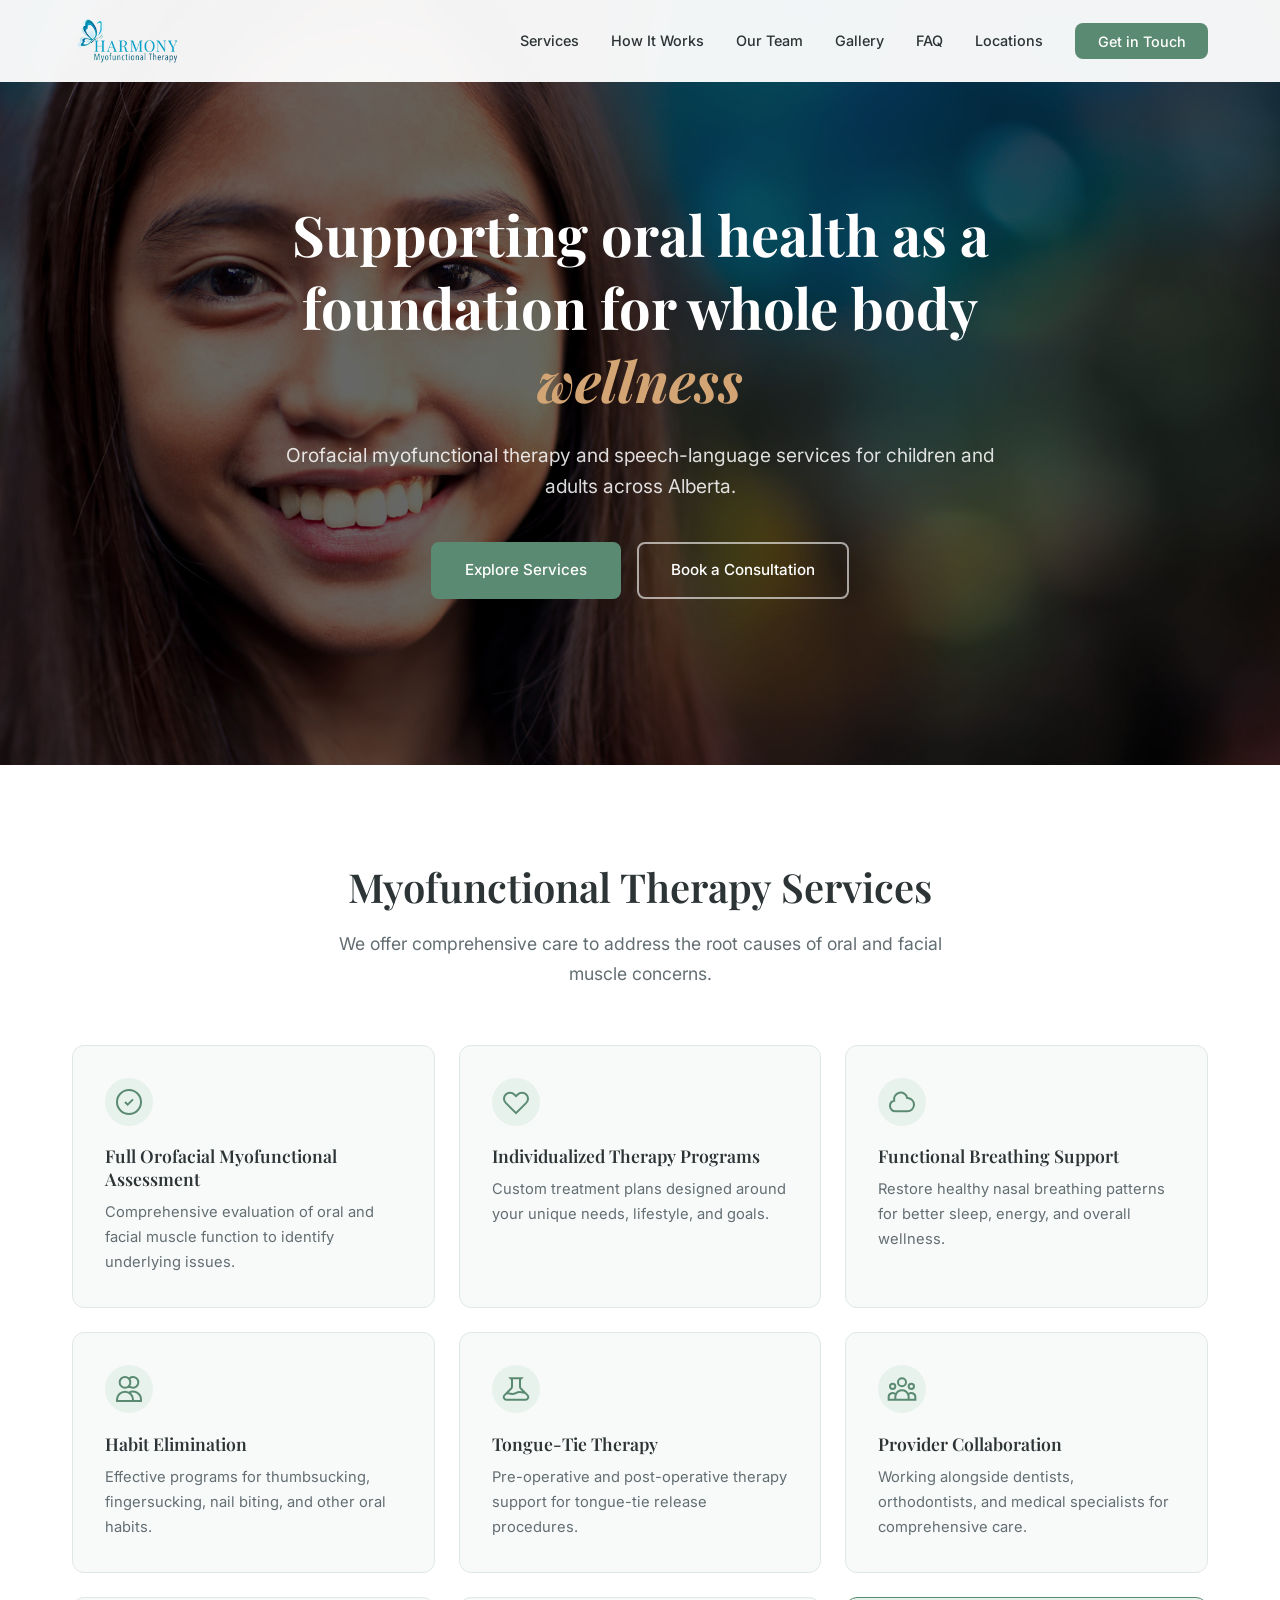
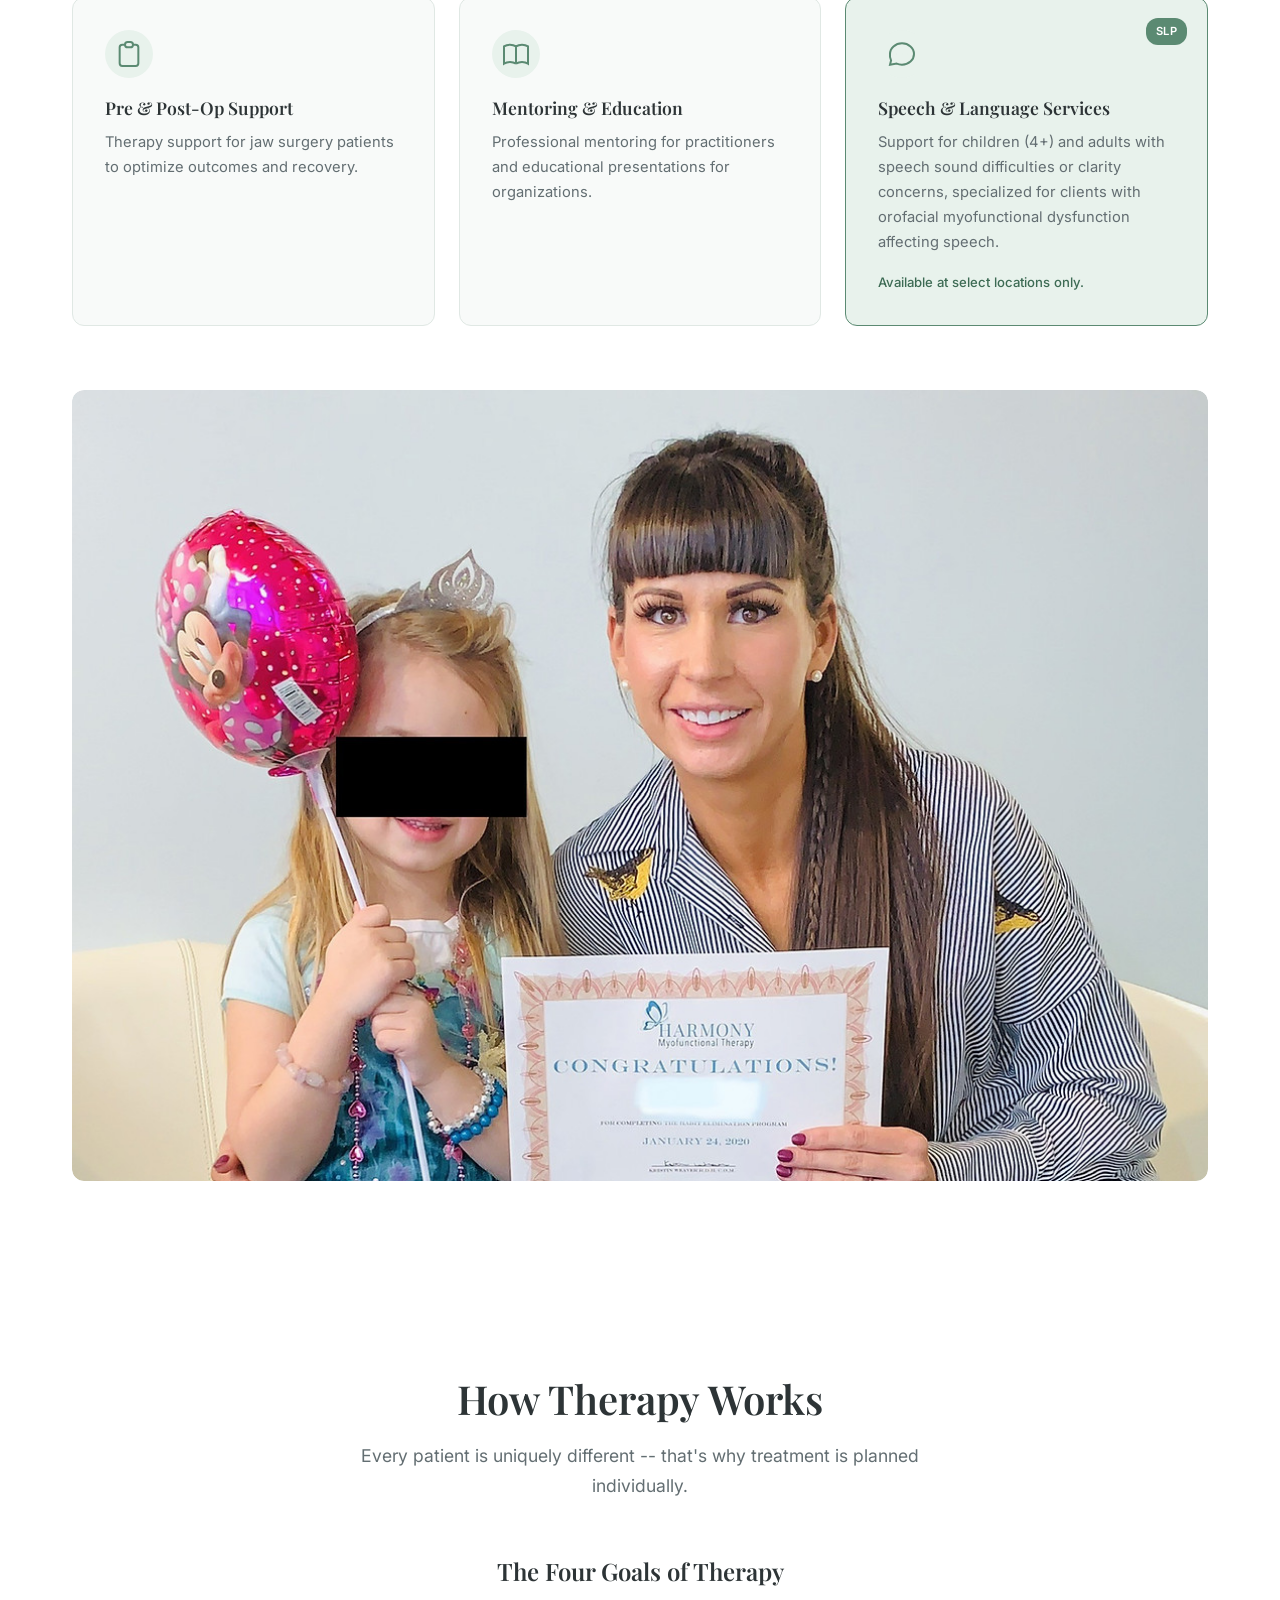
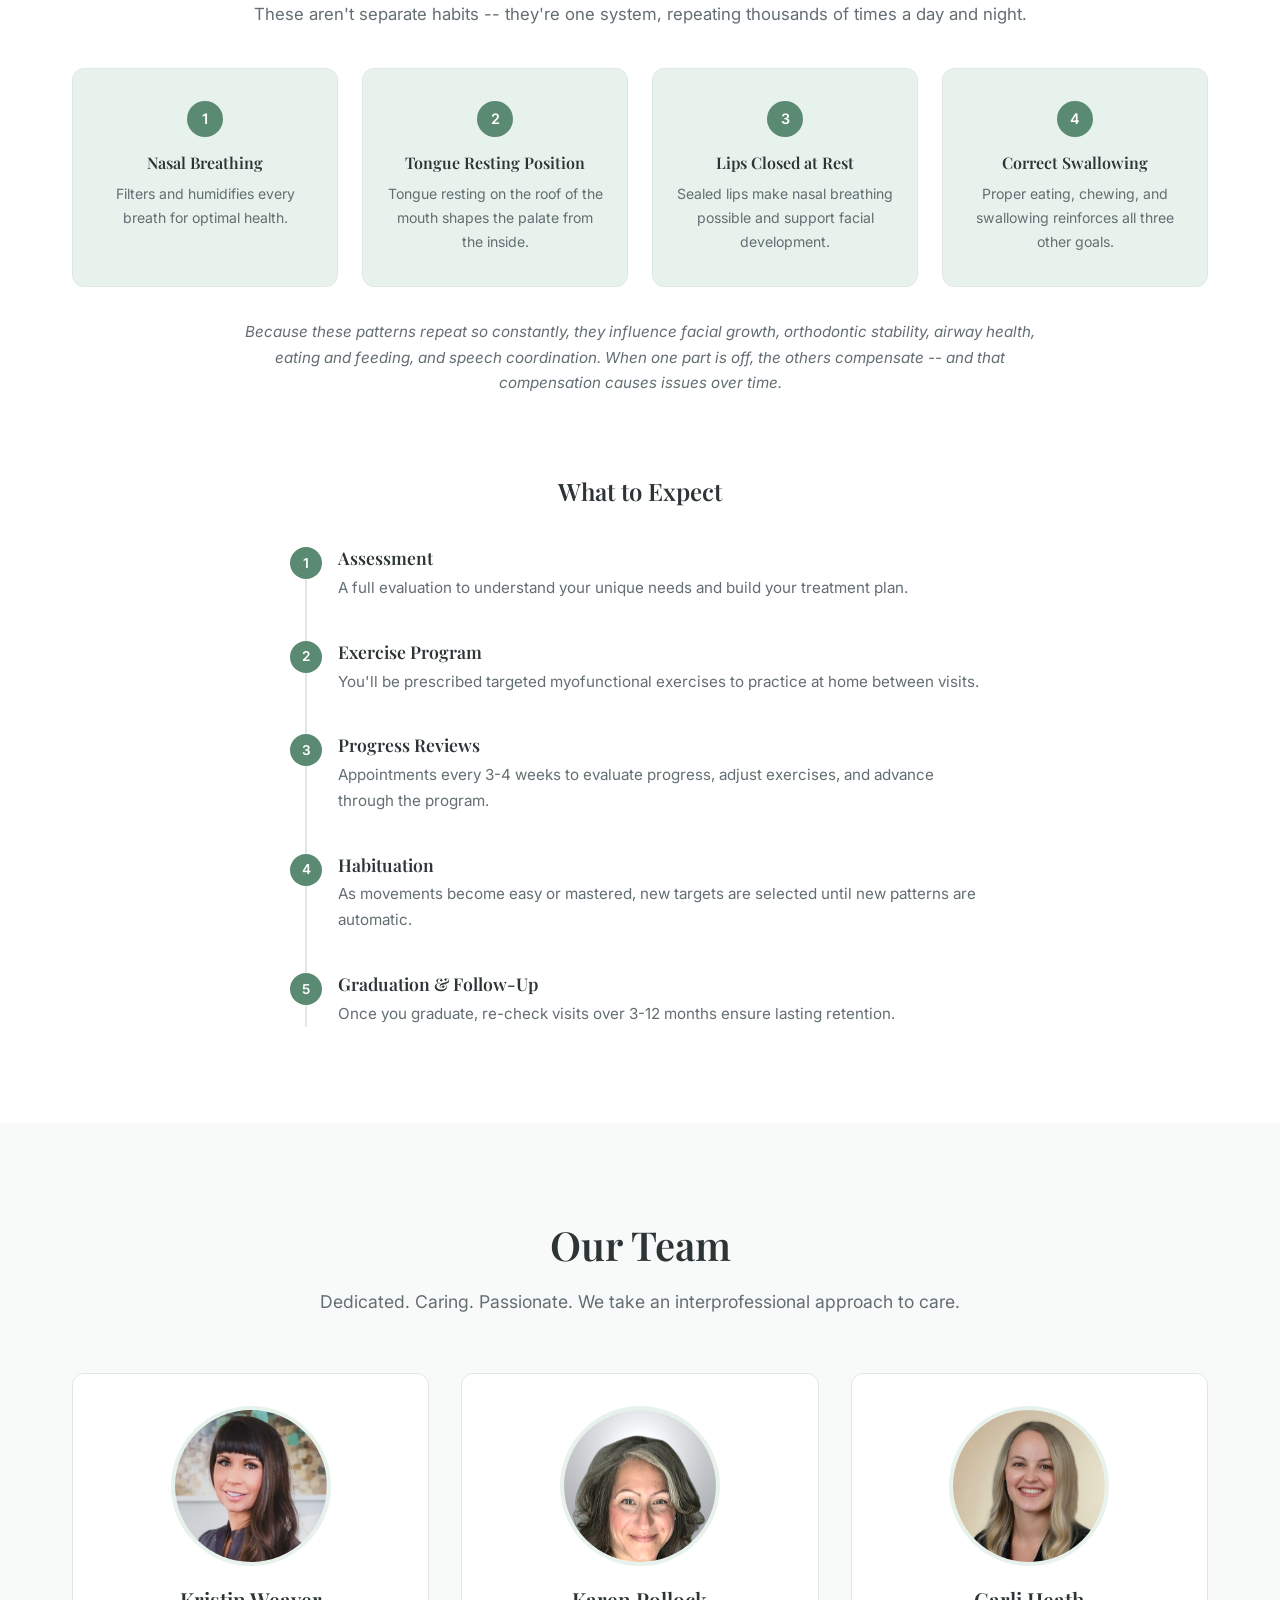
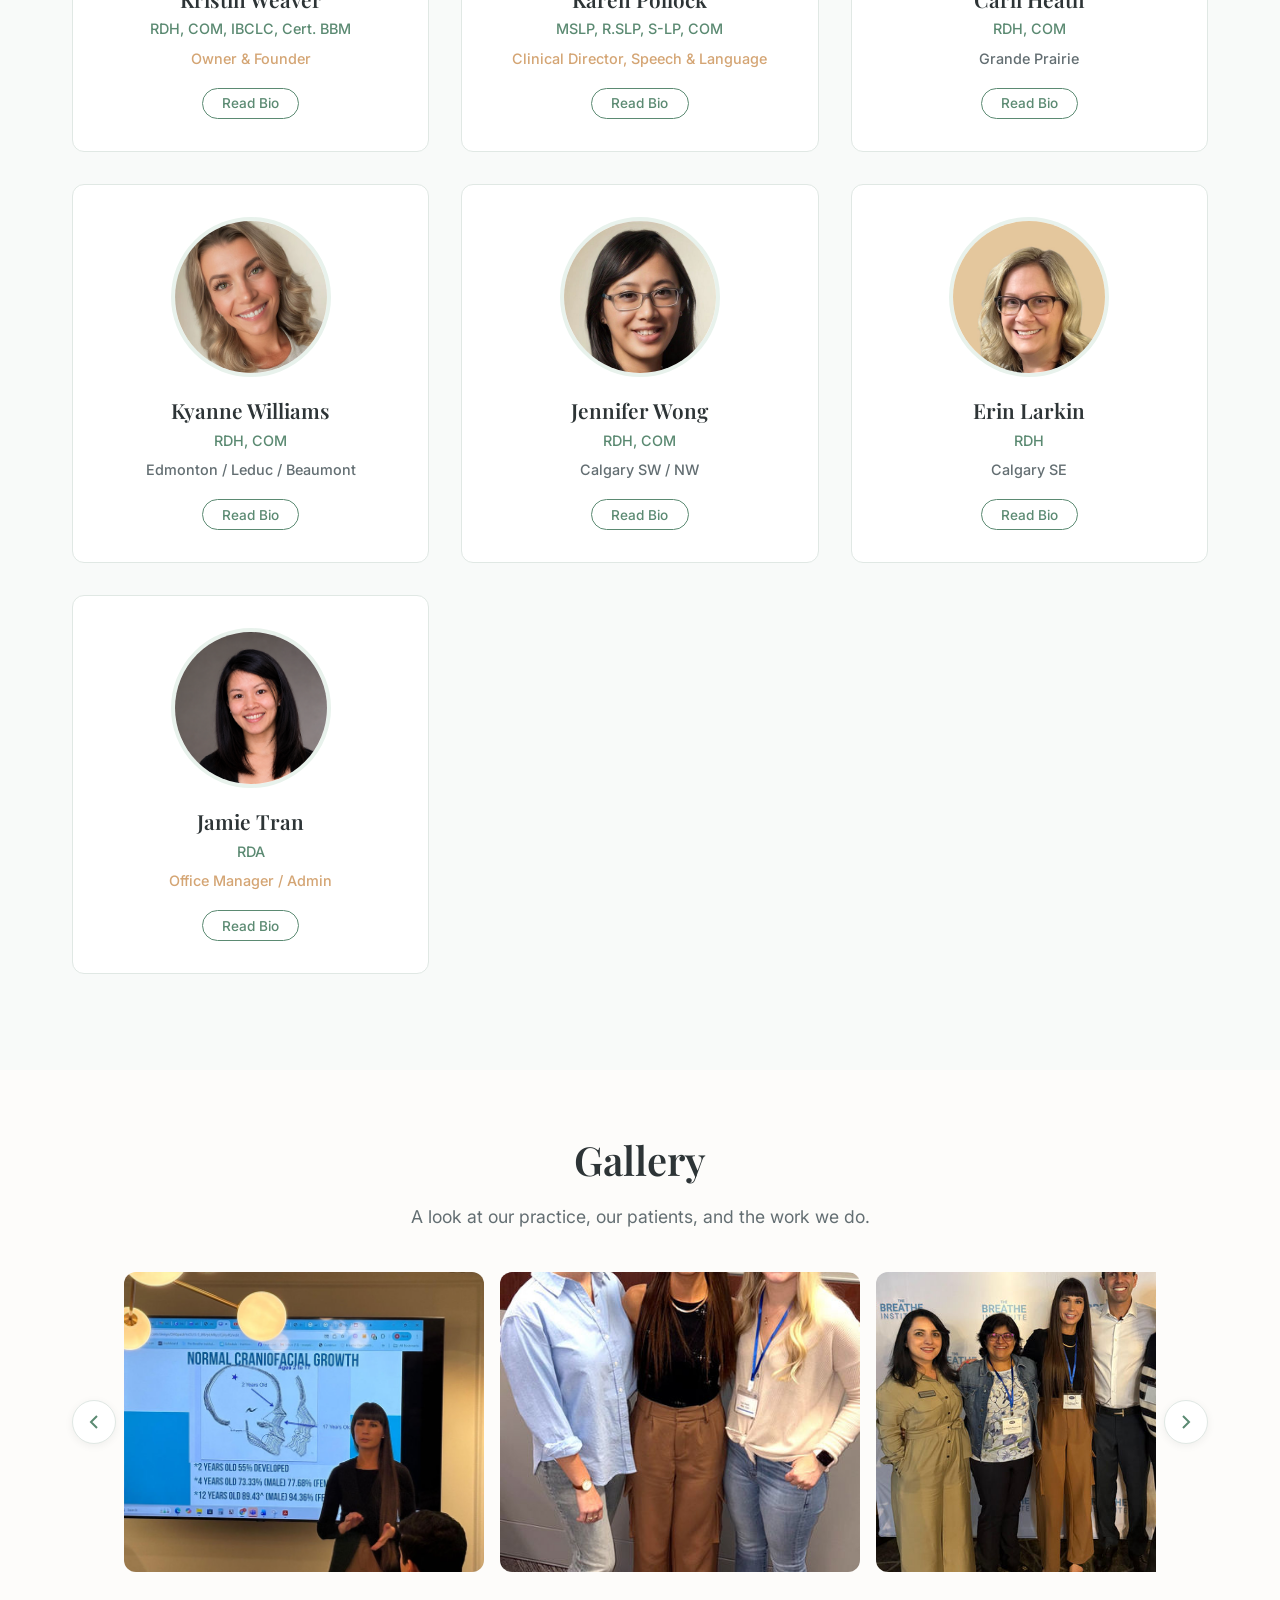
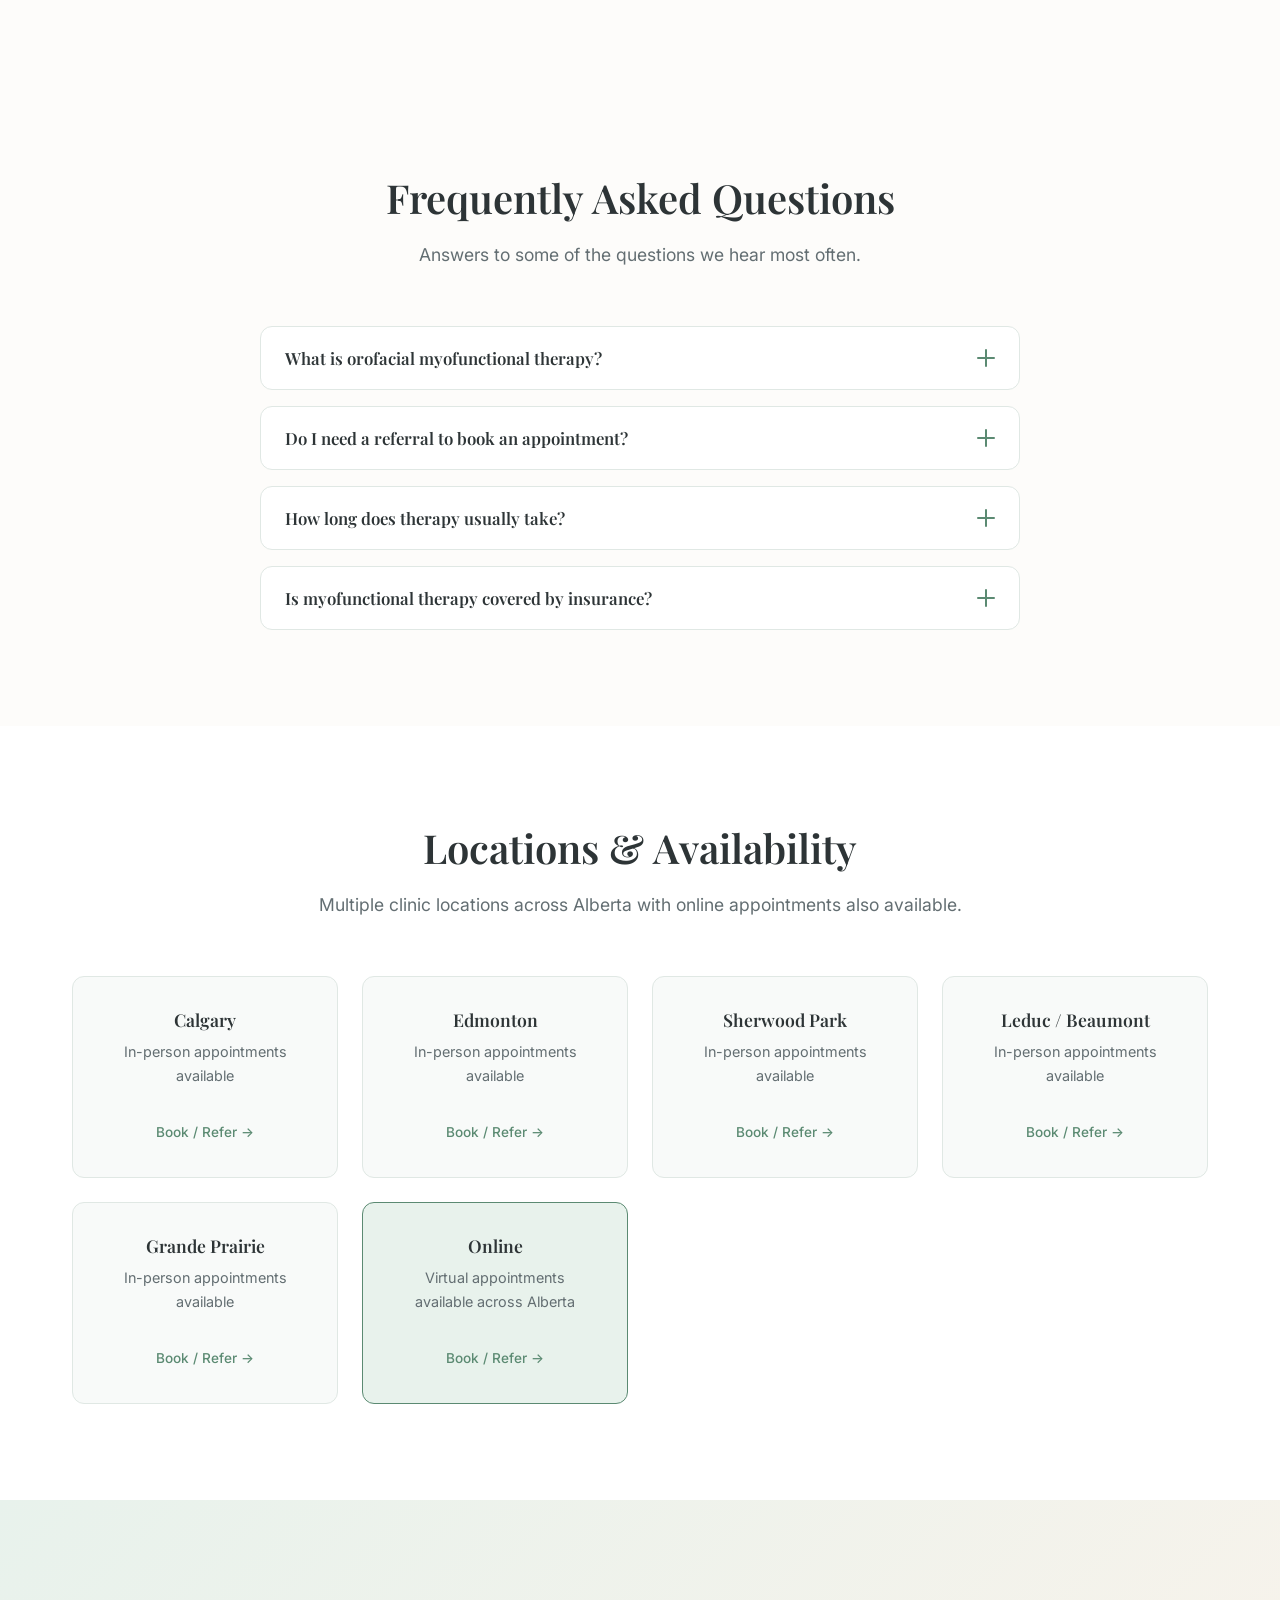
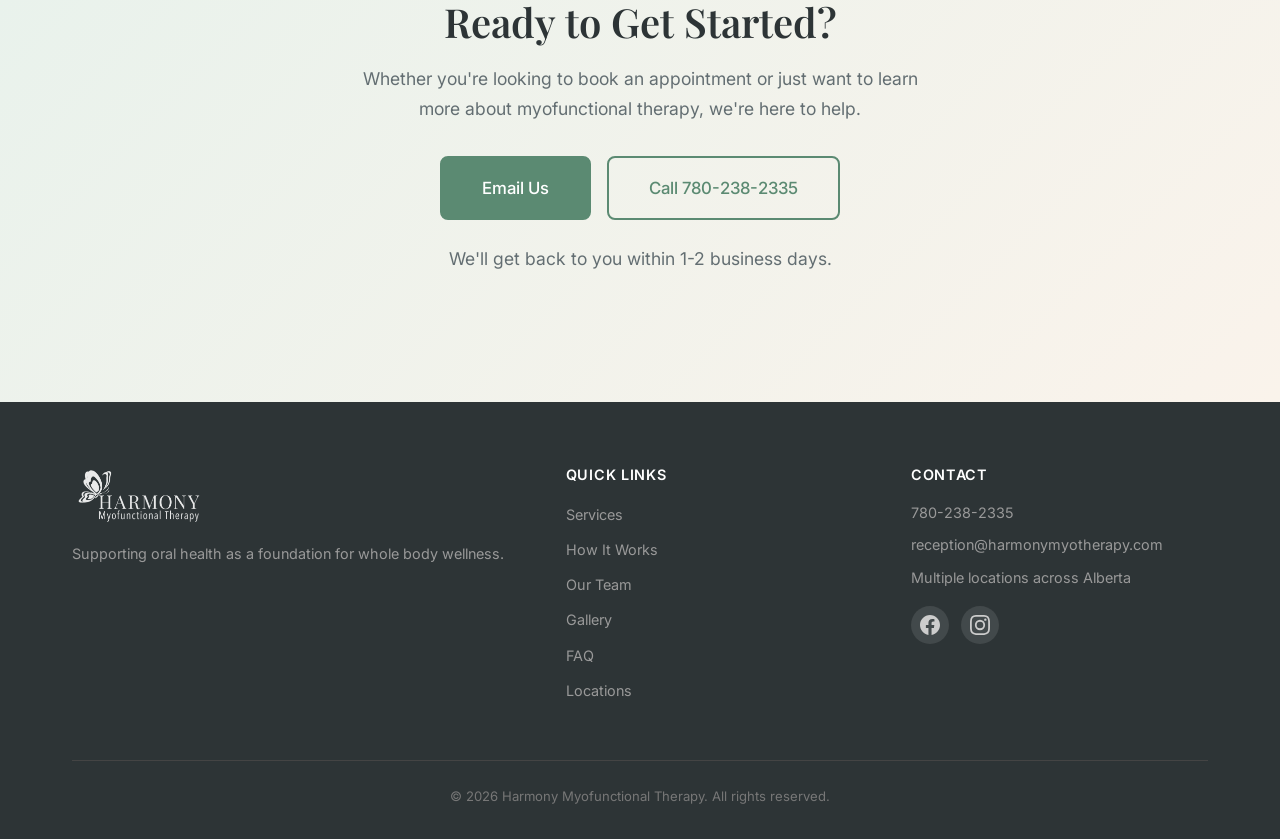
==== commit 56e93b15: "Referral: link to Wix form for now, add hidden themed Web3Forms static form as back-pocket; update l" ====
--- a/index.html
+++ b/index.html
@@ -47,8 +47,8 @@
             <p class="hero-subtitle">Orofacial myofunctional therapy and speech-language services for children and adults across Alberta.</p>
             <div class="hero-actions">
                 <a href="#services" class="btn btn-primary">Explore Services</a>
-                <!-- TODO: point to Kristin's self-referral form URL from old Wix site -->
-                <a href="#contact" class="btn btn-secondary">Book a Consultation</a>
+                <!-- Points to the live Wix referral form for now. To switch to the built-in static form, change href to "#referral" (see the hidden #referral section near the bottom of this file). -->
+                <a href="https://www.harmonymyotherapy.com/referral" target="_blank" rel="noopener" class="btn btn-secondary">Book a Consultation</a>
             </div>
         </div>
     </section>
@@ -400,29 +400,34 @@
                 <h2>Locations &amp; Availability</h2>
                 <p>Multiple clinic locations across Alberta with online appointments also available.</p>
             </div>
-            <!-- TODO: replace href="#contact" with Kristin's self-referral form URL from old Wix site -->
+            <!-- Location cards link to the live Wix referral form for now. To switch to the built-in static form, change hrefs to "#referral". -->
             <div class="locations-grid">
-                <a href="#contact" class="location-card">
-                    <h3>Edmonton / Leduc / Beaumont</h3>
+                <a href="https://www.harmonymyotherapy.com/referral" target="_blank" rel="noopener" class="location-card">
+                    <h3>Calgary</h3>
                     <p>In-person appointments available</p>
                     <span class="location-cta">Book / Refer &rarr;</span>
                 </a>
-                <a href="#contact" class="location-card">
+                <a href="https://www.harmonymyotherapy.com/referral" target="_blank" rel="noopener" class="location-card">
+                    <h3>Edmonton</h3>
+                    <p>In-person appointments available</p>
+                    <span class="location-cta">Book / Refer &rarr;</span>
+                </a>
+                <a href="https://www.harmonymyotherapy.com/referral" target="_blank" rel="noopener" class="location-card">
                     <h3>Sherwood Park</h3>
                     <p>In-person appointments available</p>
                     <span class="location-cta">Book / Refer &rarr;</span>
                 </a>
-                <a href="#contact" class="location-card">
+                <a href="https://www.harmonymyotherapy.com/referral" target="_blank" rel="noopener" class="location-card">
+                    <h3>Leduc / Beaumont</h3>
+                    <p>In-person appointments available</p>
+                    <span class="location-cta">Book / Refer &rarr;</span>
+                </a>
+                <a href="https://www.harmonymyotherapy.com/referral" target="_blank" rel="noopener" class="location-card">
                     <h3>Grande Prairie</h3>
                     <p>In-person appointments available</p>
                     <span class="location-cta">Book / Refer &rarr;</span>
                 </a>
-                <a href="#contact" class="location-card">
-                    <h3>Calgary SW / NW / SE</h3>
-                    <p>In-person appointments available</p>
-                    <span class="location-cta">Book / Refer &rarr;</span>
-                </a>
-                <a href="#contact" class="location-card location-card-online">
+                <a href="https://www.harmonymyotherapy.com/referral" target="_blank" rel="noopener" class="location-card location-card-online">
                     <h3>Online</h3>
                     <p>Virtual appointments available across Alberta</p>
                     <span class="location-cta">Book / Refer &rarr;</span>
@@ -443,6 +448,103 @@
                 </div>
                 <p class="contact-note">We'll get back to you within 1-2 business days.</p>
             </div>
+        </div>
+    </section>
+
+    <!--
+      ============================================================
+      HIDDEN: Built-in static referral form (Web3Forms)
+      ============================================================
+      This is a "back pocket" replacement for the Wix referral form,
+      styled to match the site. It is currently HIDDEN (the section has
+      the `hidden` attribute and links point to the Wix form instead).
+
+      TO ACTIVATE (once Kristin is ready to leave Wix):
+        1. Sign up at https://web3forms.com (free), create an access key
+           tied to reception@harmonymyotherapy.com
+        2. Paste the key into the value of the "access_key" input below
+        3. Remove the `hidden` attribute from the <section id="referral"> tag
+        4. Change the referral links (hero "Book a Consultation" button and
+           the location cards) from the Wix URL to href="#referral"
+      Nothing else is required. Submissions email straight to reception@.
+      ============================================================
+    -->
+    <section class="referral" id="referral" hidden>
+        <div class="container">
+            <div class="section-header">
+                <h2>Self-Referral Form</h2>
+                <p>Tell us a bit about your concerns and we'll be in touch to get you started.</p>
+            </div>
+            <form class="referral-form" action="https://api.web3forms.com/submit" method="POST">
+                <!-- TODO: paste Web3Forms access key here to activate -->
+                <input type="hidden" name="access_key" value="YOUR_WEB3FORMS_ACCESS_KEY">
+                <input type="hidden" name="subject" value="New Self-Referral - Harmony Myofunctional Therapy">
+                <input type="hidden" name="from_name" value="Harmony Website Referral">
+                <!-- Honeypot spam trap -->
+                <input type="checkbox" name="botcheck" class="hidden-honeypot" style="display:none;" tabindex="-1" autocomplete="off">
+
+                <div class="form-row">
+                    <div class="form-field">
+                        <label for="ref-first">First name*</label>
+                        <input type="text" id="ref-first" name="first_name" required>
+                    </div>
+                    <div class="form-field">
+                        <label for="ref-last">Last name*</label>
+                        <input type="text" id="ref-last" name="last_name" required>
+                    </div>
+                </div>
+                <div class="form-row">
+                    <div class="form-field">
+                        <label for="ref-email">Email*</label>
+                        <input type="email" id="ref-email" name="email" required>
+                    </div>
+                    <div class="form-field">
+                        <label for="ref-phone">Phone*</label>
+                        <input type="tel" id="ref-phone" name="phone" required>
+                    </div>
+                </div>
+                <div class="form-field">
+                    <label for="ref-location">Preferred location*</label>
+                    <select id="ref-location" name="location" required>
+                        <option value="">Select a location</option>
+                        <option>Calgary</option>
+                        <option>Edmonton</option>
+                        <option>Sherwood Park</option>
+                        <option>Leduc / Beaumont</option>
+                        <option>Grande Prairie</option>
+                        <option>Online</option>
+                    </select>
+                </div>
+
+                <fieldset class="form-checklist">
+                    <legend>Reason for referral (select all that apply)</legend>
+                    <div class="checklist-grid">
+                        <label><input type="checkbox" name="concerns[]" value="Restrictive Sublingual Frenulum"> Restrictive Sublingual Frenulum</label>
+                        <label><input type="checkbox" name="concerns[]" value="Restrictive Maxillary Labial Frenulum"> Restrictive Maxillary Labial Frenulum</label>
+                        <label><input type="checkbox" name="concerns[]" value="Restrictive Mandibular Frenulum"> Restrictive Mandibular Frenulum</label>
+                        <label><input type="checkbox" name="concerns[]" value="Restrictive Buccal Frenulum"> Restrictive Buccal Frenulum</label>
+                        <label><input type="checkbox" name="concerns[]" value="Tongue-Thrust"> Tongue-Thrust</label>
+                        <label><input type="checkbox" name="concerns[]" value="Anterior Open Bite"> Anterior Open Bite</label>
+                        <label><input type="checkbox" name="concerns[]" value="Posterior Open Bite"> Posterior Open Bite</label>
+                        <label><input type="checkbox" name="concerns[]" value="Mouth Breathing"> Mouth Breathing</label>
+                        <label><input type="checkbox" name="concerns[]" value="Dysfunctional Breathing"> Dysfunctional Breathing</label>
+                        <label><input type="checkbox" name="concerns[]" value="Thumbsucking/Finger Sucking"> Thumbsucking / Finger Sucking</label>
+                        <label><input type="checkbox" name="concerns[]" value="Other Negative Oral Habit"> Other Negative Oral Habit</label>
+                        <label><input type="checkbox" name="concerns[]" value="Concerns for Craniofacial Growth and Development"> Craniofacial Growth &amp; Development</label>
+                        <label><input type="checkbox" name="concerns[]" value="Orofacial Pain"> Orofacial Pain</label>
+                        <label><input type="checkbox" name="concerns[]" value="Improper Tongue Rest Posture"> Improper Tongue Rest Posture</label>
+                        <label><input type="checkbox" name="concerns[]" value="Sleep/Airway"> Sleep / Airway</label>
+                        <label><input type="checkbox" name="concerns[]" value="Speech"> Speech</label>
+                    </div>
+                </fieldset>
+
+                <div class="form-field">
+                    <label for="ref-message">Anything else you'd like us to know?</label>
+                    <textarea id="ref-message" name="message" rows="4"></textarea>
+                </div>
+
+                <button type="submit" class="btn btn-primary btn-large">Submit Referral</button>
+            </form>
         </div>
     </section>
 
--- a/styles.css
+++ b/styles.css
@@ -869,6 +869,106 @@
     }
 }
 
+/* --- Referral Form (hidden back-pocket static form) --- */
+.referral {
+    padding: var(--section-padding);
+    background: var(--color-bg);
+}
+
+.referral-form {
+    max-width: 720px;
+    margin: 0 auto;
+    background: var(--color-bg-alt);
+    border: 1px solid var(--color-border);
+    border-radius: var(--radius);
+    padding: 2.5rem;
+}
+
+.form-row {
+    display: grid;
+    grid-template-columns: 1fr 1fr;
+    gap: 1.25rem;
+}
+
+.form-field {
+    margin-bottom: 1.25rem;
+}
+
+.form-field label {
+    display: block;
+    font-size: 0.9rem;
+    font-weight: 500;
+    color: var(--color-text);
+    margin-bottom: 0.4rem;
+}
+
+.form-field input,
+.form-field select,
+.form-field textarea {
+    width: 100%;
+    padding: 0.7rem 0.9rem;
+    border: 1px solid var(--color-border);
+    border-radius: var(--radius-sm);
+    font-family: var(--font-body);
+    font-size: 0.95rem;
+    color: var(--color-text);
+    background: var(--color-bg);
+    transition: border-color var(--transition);
+}
+
+.form-field input:focus,
+.form-field select:focus,
+.form-field textarea:focus {
+    outline: none;
+    border-color: var(--color-primary);
+}
+
+.form-checklist {
+    border: 1px solid var(--color-border);
+    border-radius: var(--radius-sm);
+    padding: 1.25rem;
+    margin-bottom: 1.5rem;
+    background: var(--color-bg);
+}
+
+.form-checklist legend {
+    font-size: 0.9rem;
+    font-weight: 600;
+    color: var(--color-primary-dark);
+    padding: 0 0.5rem;
+}
+
+.checklist-grid {
+    display: grid;
+    grid-template-columns: 1fr 1fr;
+    gap: 0.6rem;
+    margin-top: 0.5rem;
+}
+
+.checklist-grid label {
+    display: flex;
+    align-items: flex-start;
+    gap: 0.5rem;
+    font-size: 0.88rem;
+    color: var(--color-text-light);
+    cursor: pointer;
+}
+
+.checklist-grid input[type="checkbox"] {
+    margin-top: 0.2rem;
+    accent-color: var(--color-primary);
+}
+
+@media (max-width: 600px) {
+    .form-row,
+    .checklist-grid {
+        grid-template-columns: 1fr;
+    }
+    .referral-form {
+        padding: 1.5rem;
+    }
+}
+
 /* --- Contact --- */
 .contact {
     padding: var(--section-padding);
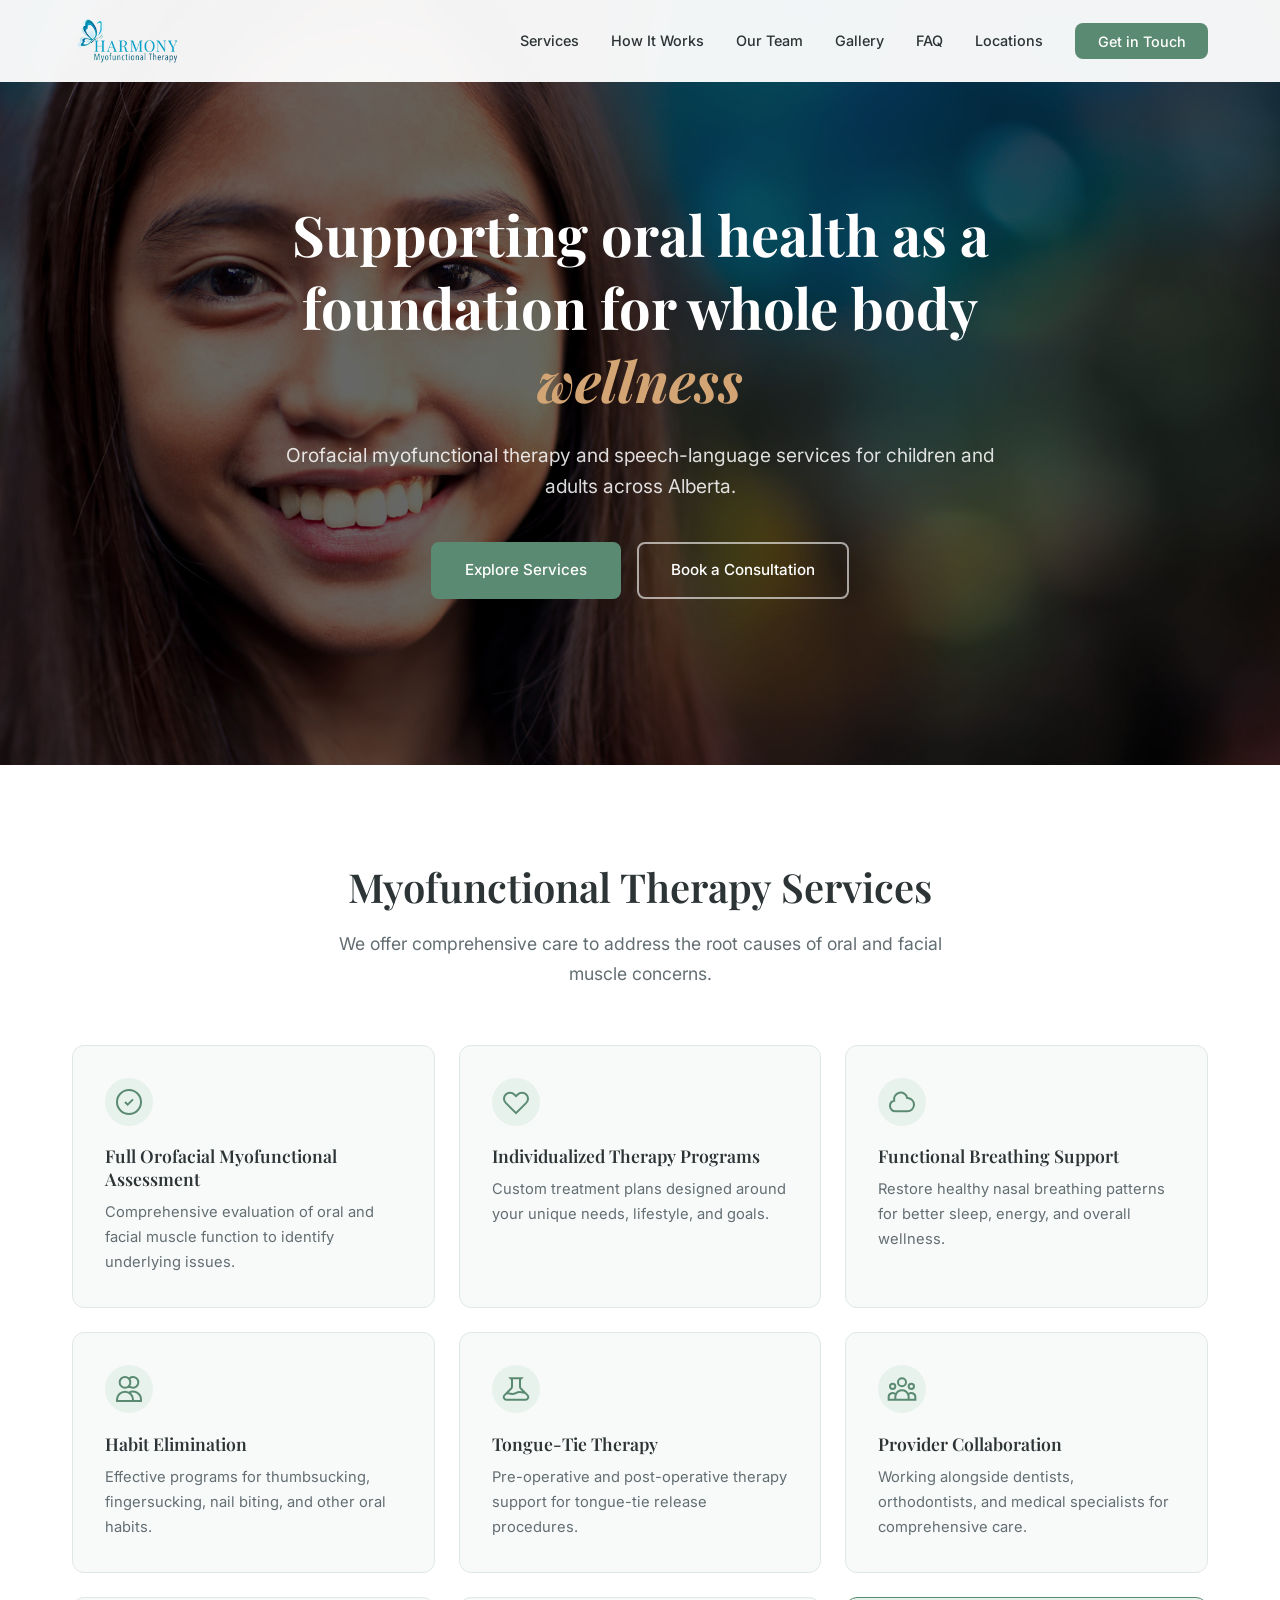
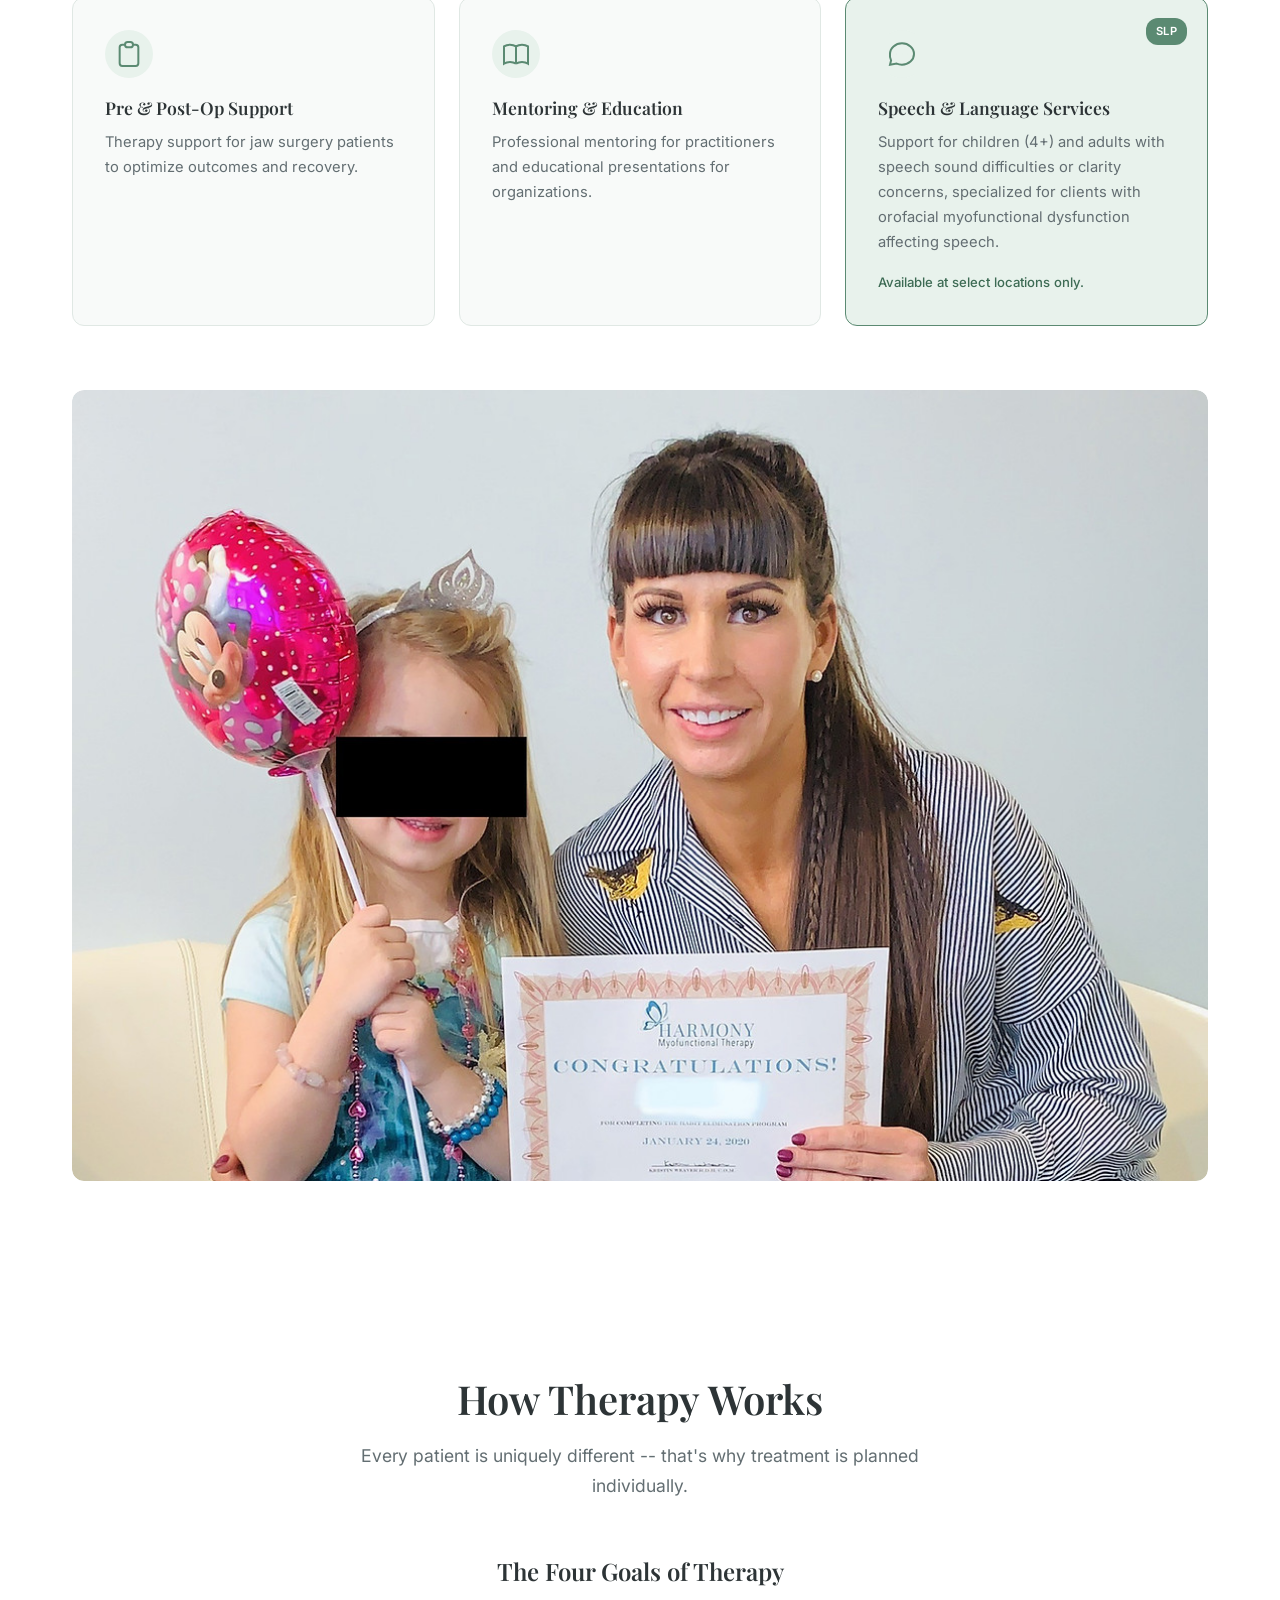
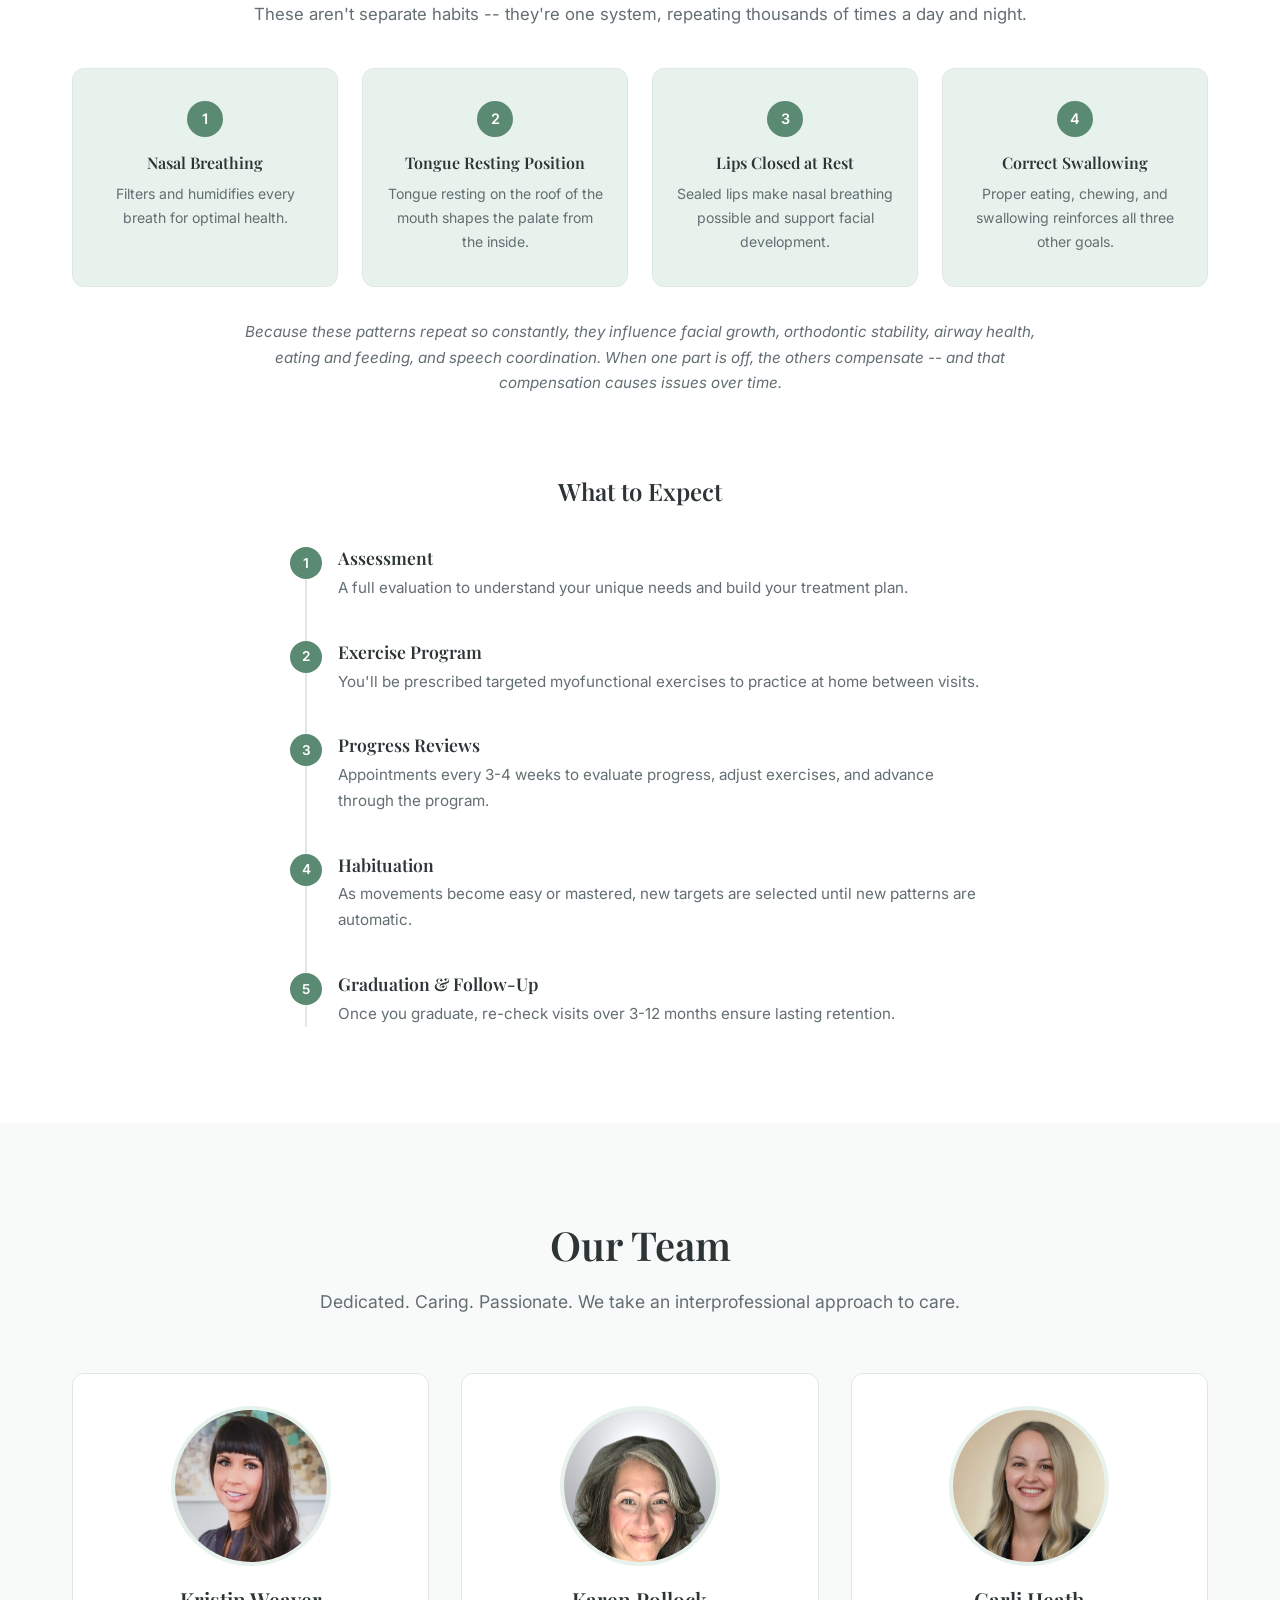
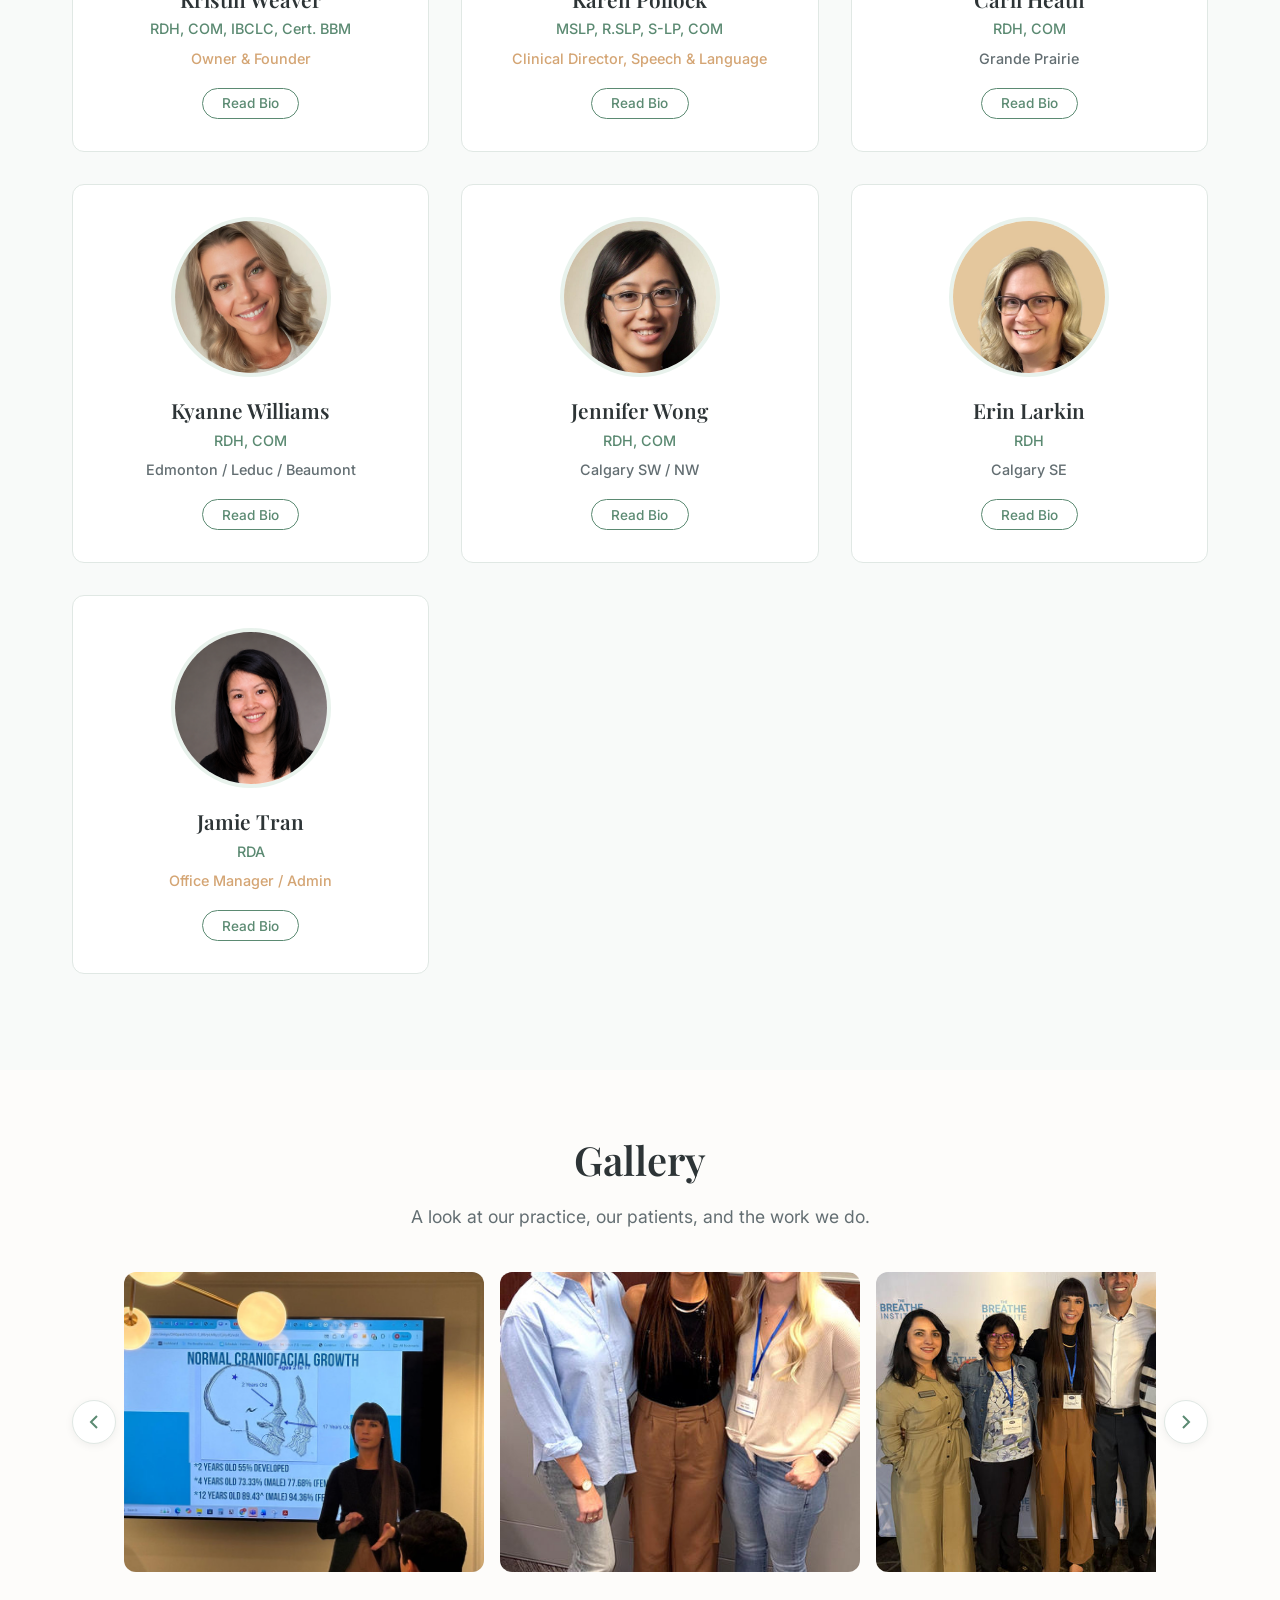
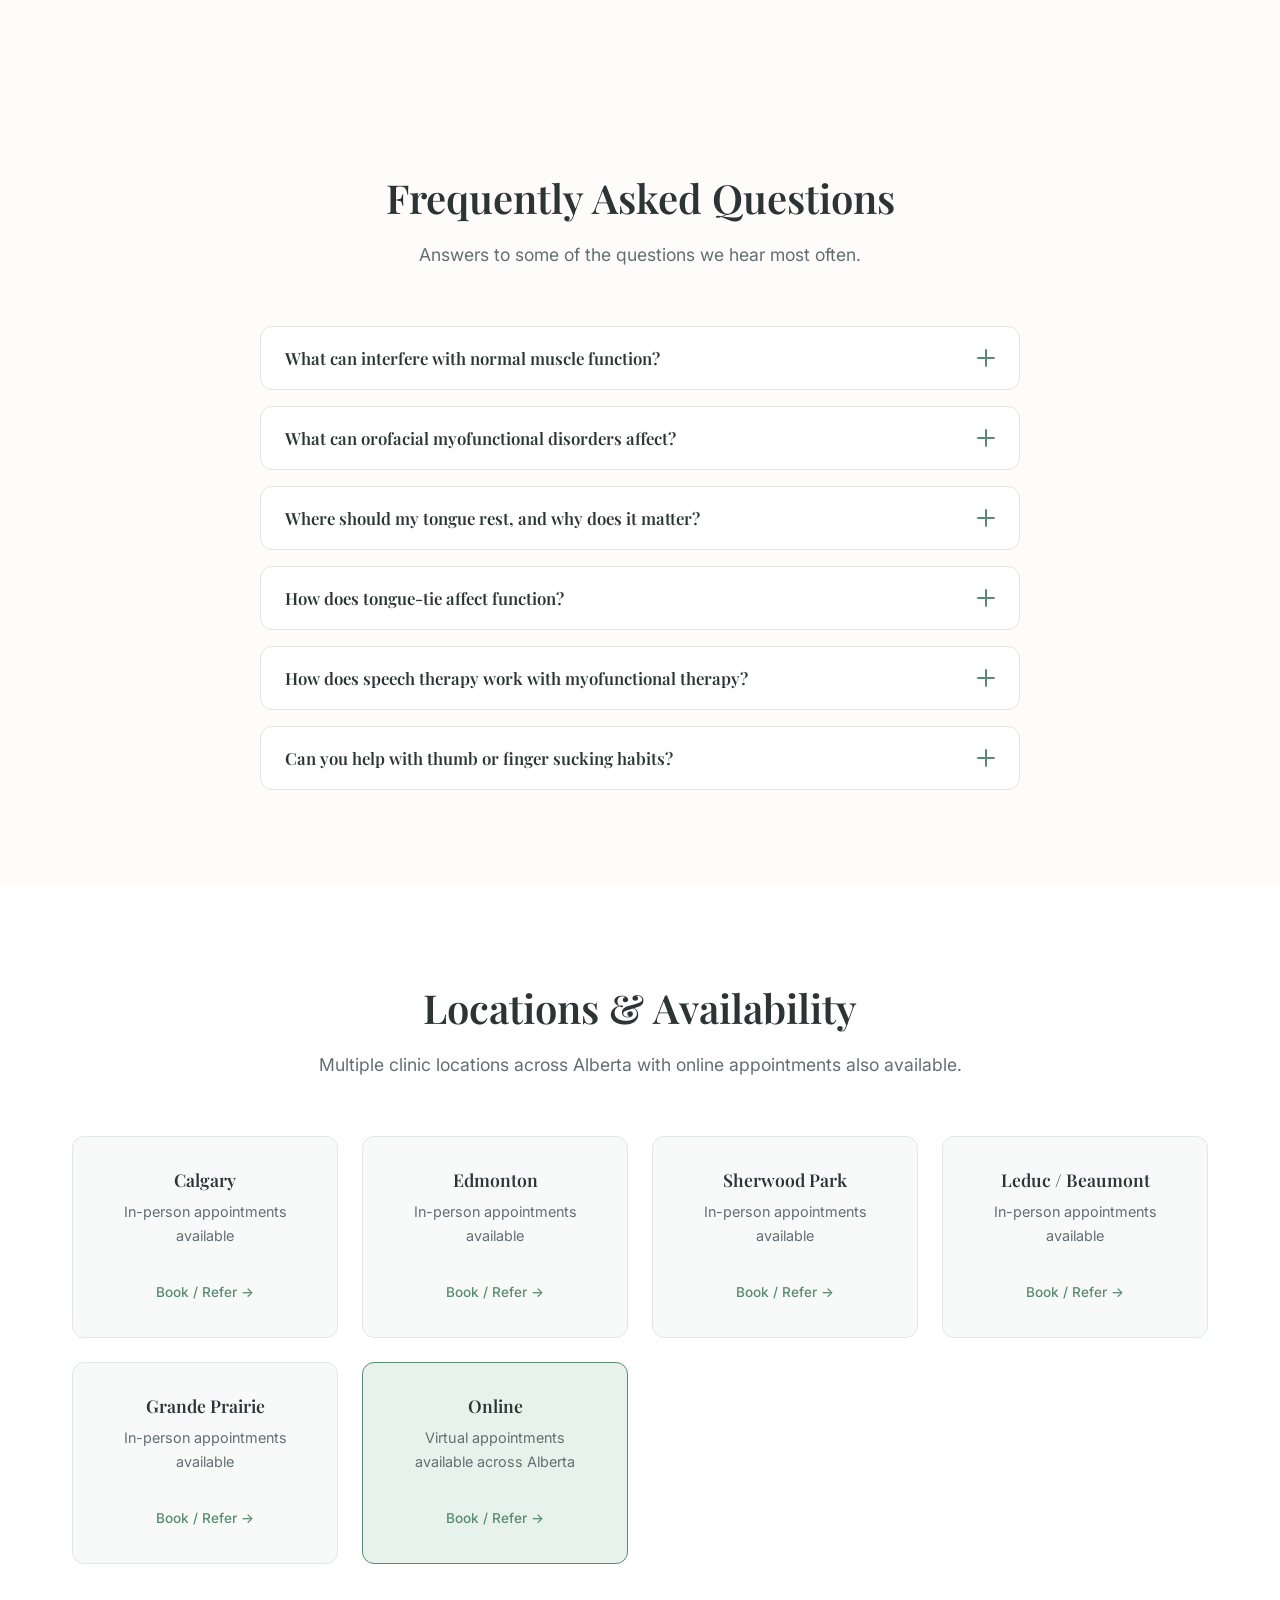
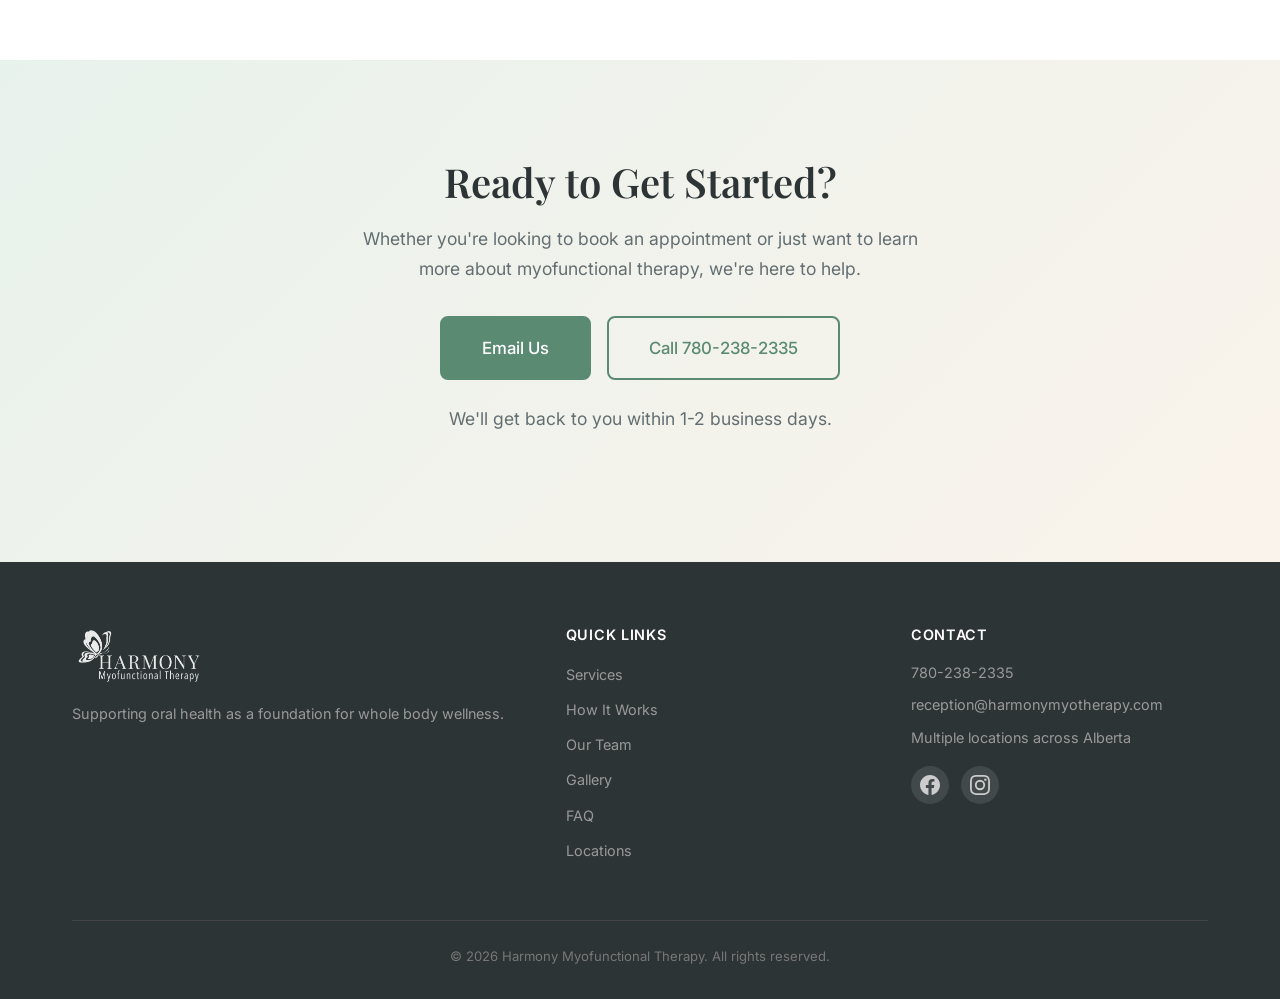
==== commit e6b714eb: "Add full team bios and real FAQ content from Kristin's site" ====
--- a/index.html
+++ b/index.html
@@ -233,7 +233,11 @@
                         <p class="team-credentials">RDH, COM, IBCLC, Cert. BBM</p>
                         <p class="team-role">Owner &amp; Founder</p>
                         <button class="bio-toggle" aria-expanded="false">Read Bio</button>
-                        <p class="team-bio">A Registered Dental Hygienist, Certified Orofacial Myologist, International Board Certified Lactation Consultant, and Certified Buteyko Breathing Practitioner. Kristin holds a combination of credentials shared by only a handful of practitioners, allowing her to follow orofacial function across an entire lifespan -- from infant feeding through adult breathing and sleep.</p>
+                        <div class="team-bio">
+                            <p>An infant struggling to latch and an adult who breathes through their mouth at night can share the same underlying cause. Kristin Weaver treats both ends of that spectrum.</p>
+                            <p>As a Registered Dental Hygienist, Certified Orofacial Myologist (COM), International Board Certified Lactation Consultant (IBCLC), and Certified Buteyko Breathing Practitioner, Kristin holds a combination of credentials shared by only a handful of practitioners. It lets her follow orofacial function across an entire lifespan, from infant feeding and tongue mobility, through childhood airway and jaw development, to adult breathing, sleep, and oral function.</p>
+                            <p>She has practiced Orofacial Myofunctional Therapy since 2016 and works with patients across Canada, frequently in collaboration with dentists, orthodontists, medical specialists, and lactation professionals. Her role is the piece that sits between those specialties, restoring the function that adds to treatment success.</p>
+                        </div>
                     </div>
                 </div>
                 <div class="team-card">
@@ -245,7 +249,11 @@
                         <p class="team-credentials">MSLP, R.SLP, S-LP, COM</p>
                         <p class="team-role">Clinical Director, Speech &amp; Language</p>
                         <button class="bio-toggle" aria-expanded="false">Read Bio</button>
-                        <p class="team-bio">A Registered Speech-Language Pathologist in Alberta since 1999. Karen transitioned from Alberta Health Services to private practice in 2007, specializing in orofacial myofunctional disorders and collaborating with dental and medical professionals.</p>
+                        <div class="team-bio">
+                            <p>Karen Pollock has been a Registered Speech-Language Pathologist in Alberta since 1999. She started her career with Alberta Health Services, working with adults in hospital as well as children in school from kindergarten to grade 12, and transitioned into private practice in 2007.</p>
+                            <p>Being in private practice has afforded Karen the ability to work closely with her clients and to explore areas of special interest, such as orofacial myofunctional disorders, and has allowed her to collaborate with dental and medical professionals who share her passion for helping people improve their health by breathing, eating, and speaking easier.</p>
+                            <p>Outside of work Karen is a former U of A athlete (volleyball), an ongoing sport enthusiast, and a lifelong social butterfly. Her personal life is fuelled by the satisfaction she feels in working with her clients and colleagues.</p>
+                        </div>
                     </div>
                 </div>
                 <div class="team-card">
@@ -257,7 +265,10 @@
                         <p class="team-credentials">RDH, COM</p>
                         <p class="team-location">Grande Prairie</p>
                         <button class="bio-toggle" aria-expanded="false">Read Bio</button>
-                        <p class="team-bio">Registered dental hygienist since 2013. Certified Orofacial Myologist through the IAOM. Discovered her passion for orofacial myology in 2020.</p>
+                        <div class="team-bio">
+                            <p>Carli Heath, RDH, COM has been a registered dental hygienist since 2013. She lives in Grande Prairie with her husband and two boys. Carli discovered her passion for orofacial myology in 2020 after completing her first course in the field, and she has since pursued advanced training to deepen her expertise. In early 2025, she became a Certified Orofacial Myologist through the International Association of Orofacial Myology (IAOM).</p>
+                            <p>Outside of work, Carli enjoys spending time with her family and can often be found at the hockey rink, traveling, or tending to her garden during the summer months.</p>
+                        </div>
                     </div>
                 </div>
                 <div class="team-card">
@@ -269,7 +280,11 @@
                         <p class="team-credentials">RDH, COM</p>
                         <p class="team-location">Edmonton / Leduc / Beaumont</p>
                         <button class="bio-toggle" aria-expanded="false">Read Bio</button>
-                        <p class="team-bio">Over a decade of experience in dental care. COM certified through the IAOM (the gold standard in orofacial myology). Focuses on how interconnected the body is.</p>
+                        <div class="team-bio">
+                            <p>Kyanne Williams is a dedicated registered dental hygienist with over a decade of experience in the dental field, having completed her education in 2012. Throughout her career, Kyanne has demonstrated a passion for oral health, but her interest in holistic health practices led her to explore myofunctional therapy, a field she began studying in 2021. Kyanne holds her COM certification through the IAOM, which is considered the 'gold standard' in the field of orofacial myology.</p>
+                            <p>Her fascination with myofunctional therapy arose from a deep desire to better understand how interconnected the body is and to take a more comprehensive approach to her patients' well-being. Myofunctional therapy focuses on correcting oral and facial muscle imbalances, which Kyanne recognized as an essential component of overall health, particularly in relation to breathing, speech, and swallowing.</p>
+                            <p>Kyanne is a mother to two sons and currently resides in Beaumont. She balances her professional pursuits with her family life, always seeking ways to integrate her passion for health into the lives of those around her.</p>
+                        </div>
                     </div>
                 </div>
                 <div class="team-card">
@@ -281,7 +296,11 @@
                         <p class="team-credentials">RDH, COM</p>
                         <p class="team-location">Calgary SW / NW</p>
                         <button class="bio-toggle" aria-expanded="false">Read Bio</button>
-                        <p class="team-bio">University of Alberta graduate (2007). Passionate about oral and overall health connections. Her myofunctional therapy journey began through dental volunteer missions abroad.</p>
+                        <div class="team-bio">
+                            <p>Jen has a passion for increasing her knowledge in the dental field by completing several certifications. Her goal is to help her patients by educating and showing them the necessary tools to improve not only their oral health but their overall health. In 2020, she completed her Pre-Certification Course with the International Association of Orofacial Myology (IAOM). She is currently on the certification track for C.O.M.</p>
+                            <p>Jen is a born and raised Calgarian. She graduated from the University of Alberta in 2007 with a Bachelor of Science specializing in Dental Hygiene. She started her hygiene career in Edmonton, where she gave back to the community by joining a dental volunteer group called Kindness in Action, travelling to several developing countries to provide free access to dental care. During one of those missions, she met a dentist with a passion for myofunctional therapy, and that was the beginning of her journey.</p>
+                            <p>Outside of dental, Jen's spare time is spent with her family. They enjoy the outdoors and board games, and she loves spending time in her garden and learning new recipes.</p>
+                        </div>
                     </div>
                 </div>
                 <div class="team-card">
@@ -293,7 +312,11 @@
                         <p class="team-credentials">RDH</p>
                         <p class="team-location">Calgary SE</p>
                         <button class="bio-toggle" aria-expanded="false">Read Bio</button>
-                        <p class="team-bio">20 years of experience in dentistry. Interested in the tongue's role in oral function and its connections to breathing, oral habits, clenching and grinding.</p>
+                        <div class="team-bio">
+                            <p>Erin brings 20 years of experience in dentistry to Harmony Myofunctional Therapy, beginning her career as a dental assistant before becoming a Registered Dental Hygienist nearly 20 years ago.</p>
+                            <p>After years of working in dental hygiene, Erin became curious about an area that receives surprisingly little attention in traditional dental care: the tongue and its role in oral function. Her interest in myofunctional therapy grew as she learned more about the connections between tongue function, breathing, oral habits, and concerns such as clenching and grinding, including those she had seen within her own family.</p>
+                            <p>Erin enjoys helping patients better understand and improve their oral function and working alongside the Harmony team to support positive, lasting changes. Outside of work, she enjoys spending time with her family and getting outdoors whenever she can.</p>
+                        </div>
                     </div>
                 </div>
                 <div class="team-card">
@@ -305,7 +328,11 @@
                         <p class="team-credentials">RDA</p>
                         <p class="team-role">Office Manager / Admin</p>
                         <button class="bio-toggle" aria-expanded="false">Read Bio</button>
-                        <p class="team-bio">The welcoming voice of Harmony. Nearly 20 years of experience as a registered dental assistant. Guides patients through their first steps with the clinic.</p>
+                        <div class="team-bio">
+                            <p>Jamie was born and raised in Edmonton and is the welcoming voice of the Harmony Myofunctional Therapy team. As our office administrator, you'll connect with her when you reach out to the clinic. Jamie helps guide patients through their first steps by answering questions, assisting with scheduling, and ensuring each interaction is warm, helpful, and supportive.</p>
+                            <p>Jamie began her journey by studying dental technology before discovering her passion for dental assisting. With nearly 20 years of experience as a registered dental assistant, she brings extensive dental knowledge and a genuine love for connecting with and educating patients. She continues to serve her community through her work in the public health sector.</p>
+                            <p>In her free time, Jamie enjoys spending time with her family, trying out new baking recipes, creating new flavors for her homemade kombucha, and playing the piano.</p>
+                        </div>
                     </div>
                 </div>
             </div>
@@ -355,38 +382,59 @@
             <div class="faq-list">
                 <div class="faq-item">
                     <button class="faq-question" aria-expanded="false">
-                        What is orofacial myofunctional therapy?
+                        What can interfere with normal muscle function?
                         <span class="faq-icon"></span>
                     </button>
                     <div class="faq-answer">
-                        <p>Orofacial myofunctional therapy is a program of exercises that retrains the muscles of the face, mouth, and tongue to function correctly. It supports proper breathing, tongue resting posture, chewing, and swallowing. <em>(Placeholder answer -- to be replaced with content from Kristin.)</em></p>
+                        <p>Many factors can interfere with normal orofacial muscle function, including long-term pacifier or thumb/finger sucking habits, nail biting, lip licking, bottle feeding, a restricted airway (from enlarged tonsils or adenoids, a deviated septum, or chronic allergies), chronic mouth breathing, tongue, lip, or buccal ties, and hereditary factors.</p>
                     </div>
                 </div>
                 <div class="faq-item">
                     <button class="faq-question" aria-expanded="false">
-                        Do I need a referral to book an appointment?
+                        What can orofacial myofunctional disorders affect?
                         <span class="faq-icon"></span>
                     </button>
                     <div class="faq-answer">
-                        <p><em>(Placeholder answer -- to be replaced with content from Kristin.)</em></p>
+                        <p>Orofacial Myofunctional Disorders (OMD) can play a large role in craniofacial development and can have long-term effects. They can relate to physical appearance and the shape of the mouth, orthodontic relapse, feeding difficulties, jaw joint pain, dental bite and alignment, head and neck posture, sleep patterns, airway development, and speech patterns.</p>
                     </div>
                 </div>
                 <div class="faq-item">
                     <button class="faq-question" aria-expanded="false">
-                        How long does therapy usually take?
+                        Where should my tongue rest, and why does it matter?
                         <span class="faq-icon"></span>
                     </button>
                     <div class="faq-answer">
-                        <p><em>(Placeholder answer -- to be replaced with content from Kristin.)</em></p>
+                        <p>The correct tongue resting position is fully on the roof of the mouth. Tongue position matters because the tongue is a major facilitator for orofacial growth and development. When it rests on the roof of the mouth, it helps stimulate the bone of the maxilla to grow in a more ideal way.</p>
+                        <p>When the tongue is not on the roof of the mouth, we can start to see a collapse of the dental arch, crowding of the teeth, and a non-ideal bite. Over time this can affect appearance, create a high vault in the palate (which can affect nasal airway volume), and contribute to orthodontic relapse, posture problems, and airway issues.</p>
                     </div>
                 </div>
                 <div class="faq-item">
                     <button class="faq-question" aria-expanded="false">
-                        Is myofunctional therapy covered by insurance?
+                        How does tongue-tie affect function?
                         <span class="faq-icon"></span>
                     </button>
                     <div class="faq-answer">
-                        <p><em>(Placeholder answer -- to be replaced with content from Kristin.)</em></p>
+                        <p>Tongue-tie is a complex issue that can affect many people unknowingly, and its impact can be very different from person to person. The tongue performs many complex functions such as elevating, retracting, protruding, and lateralizing. When a small piece of tissue holds the tongue down, a patient may experience difficulty with eating, chewing, posture, swallowing, and speech, and even stomach upset from swallowing extra air.</p>
+                        <p>When you see a Certified Orofacial Myologist, we complete a functional assessment to see whether there is a dysfunction of the orofacial muscles and whether a tongue-tie is contributing. If a release is needed, we work with patients before and after the procedure to optimize the outcome.</p>
+                    </div>
+                </div>
+                <div class="faq-item">
+                    <button class="faq-question" aria-expanded="false">
+                        How does speech therapy work with myofunctional therapy?
+                        <span class="faq-icon"></span>
+                    </button>
+                    <div class="faq-answer">
+                        <p>Many speech sound errors are rooted in oral dysfunction. Speech production relies on precise coordination of oral structures and muscle function. Before or alongside speech-specific work, addressing underlying oral dysfunction, including resting posture, swallowing patterns, and muscle tone, removes barriers to progress and improves outcomes.</p>
+                        <p>Our integrated model examines oral rest posture, oral function, and structural readiness, then trains new patterns of movement. If specific speech sound work is required, it is incorporated once improved movement patterns have been learned.</p>
+                    </div>
+                </div>
+                <div class="faq-item">
+                    <button class="faq-question" aria-expanded="false">
+                        Can you help with thumb or finger sucking habits?
+                        <span class="faq-icon"></span>
+                    </button>
+                    <div class="faq-answer">
+                        <p>Yes. Thumb and finger sucking can negatively affect craniofacial development as well as a child's airway, speaking, and swallowing. Trying to eliminate the habit can cause stress for both children and parents. We use a proven, encouraging, and fun program to eliminate the habit with no harsh appliances. Call today to book an appointment.</p>
                     </div>
                 </div>
             </div>
--- a/styles.css
+++ b/styles.css
@@ -616,15 +616,23 @@
     font-size: 0.9rem;
     color: var(--color-text-light);
     line-height: 1.6;
+    text-align: left;
     max-height: 0;
     overflow: hidden;
     opacity: 0;
     margin-top: 0;
-    transition: max-height 0.4s ease, opacity 0.3s ease, margin-top 0.3s ease;
+    transition: max-height 0.5s ease, opacity 0.3s ease, margin-top 0.3s ease;
+}
+
+.team-bio p {
+    margin-bottom: 0.75rem;
+}
+.team-bio p:last-child {
+    margin-bottom: 0;
 }
 
 .team-card.bio-open .team-bio {
-    max-height: 400px;
+    max-height: 900px;
     opacity: 1;
     margin-top: 1rem;
 }
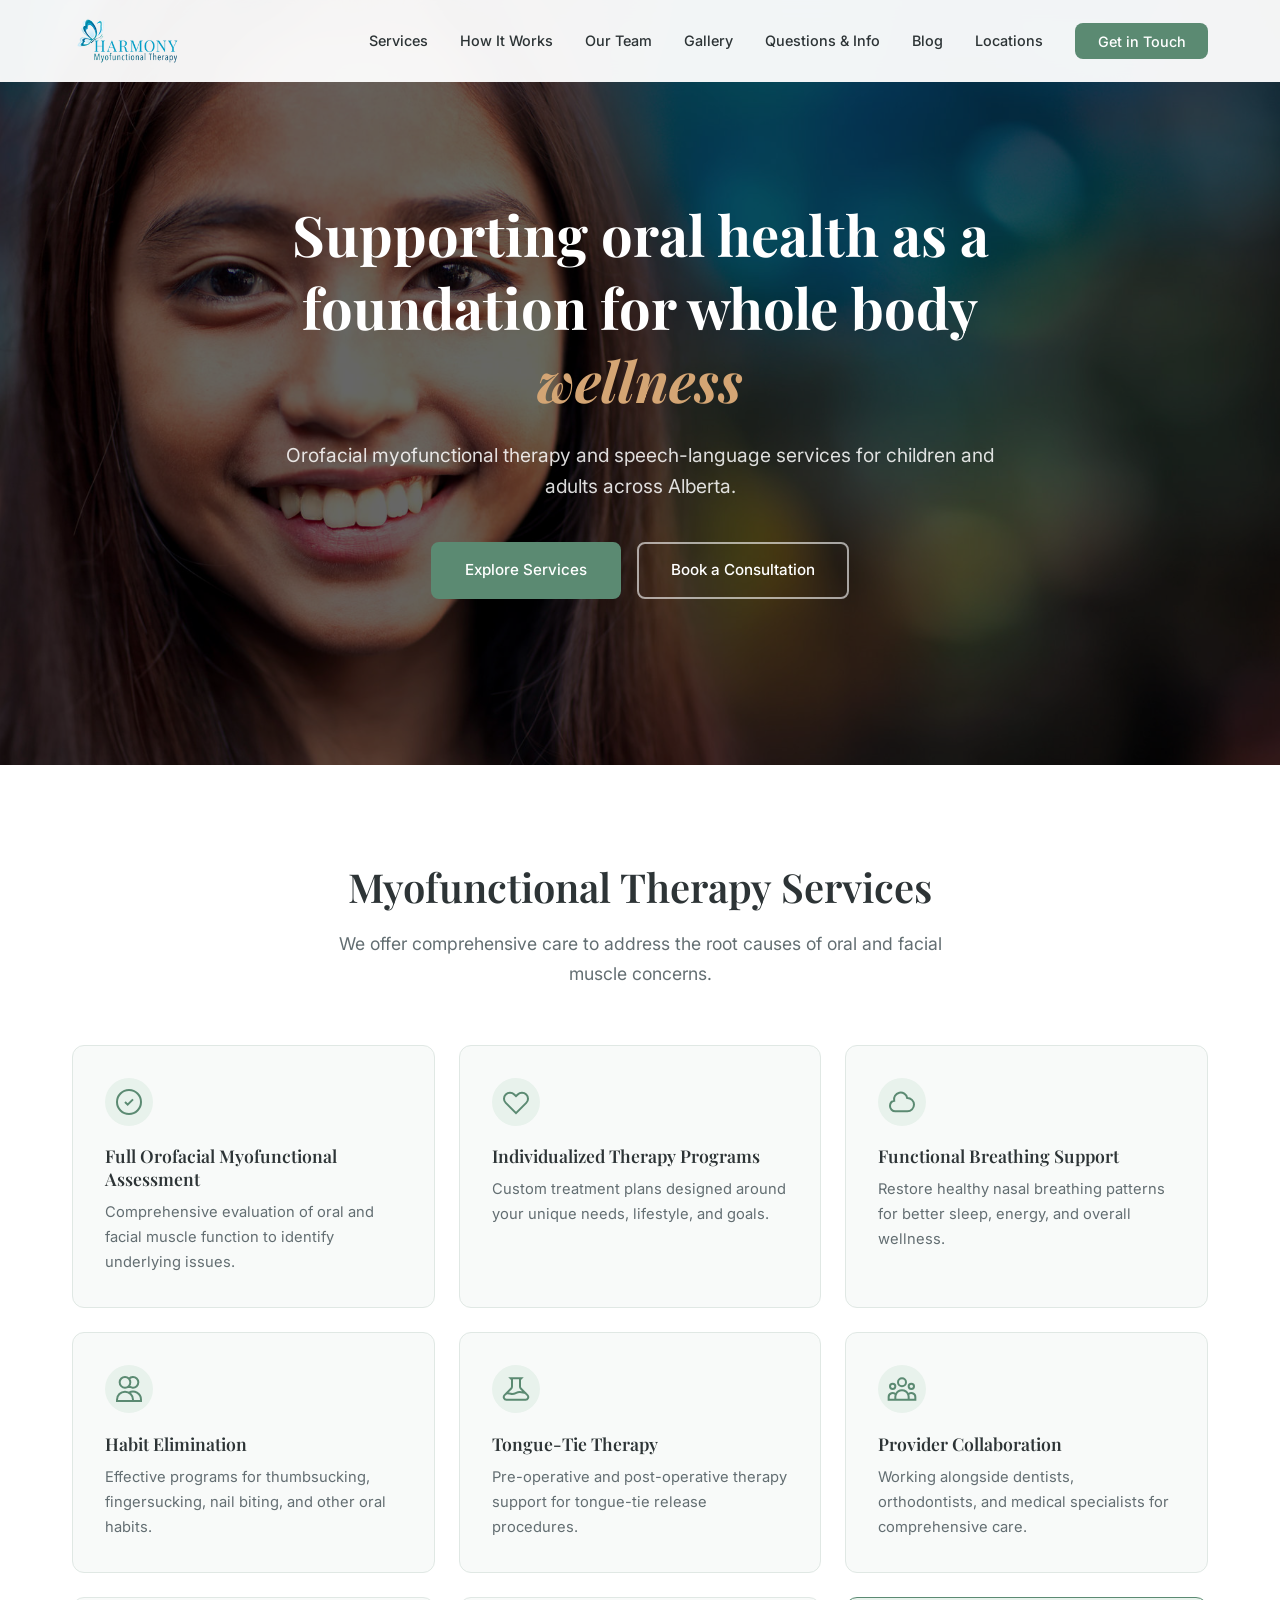
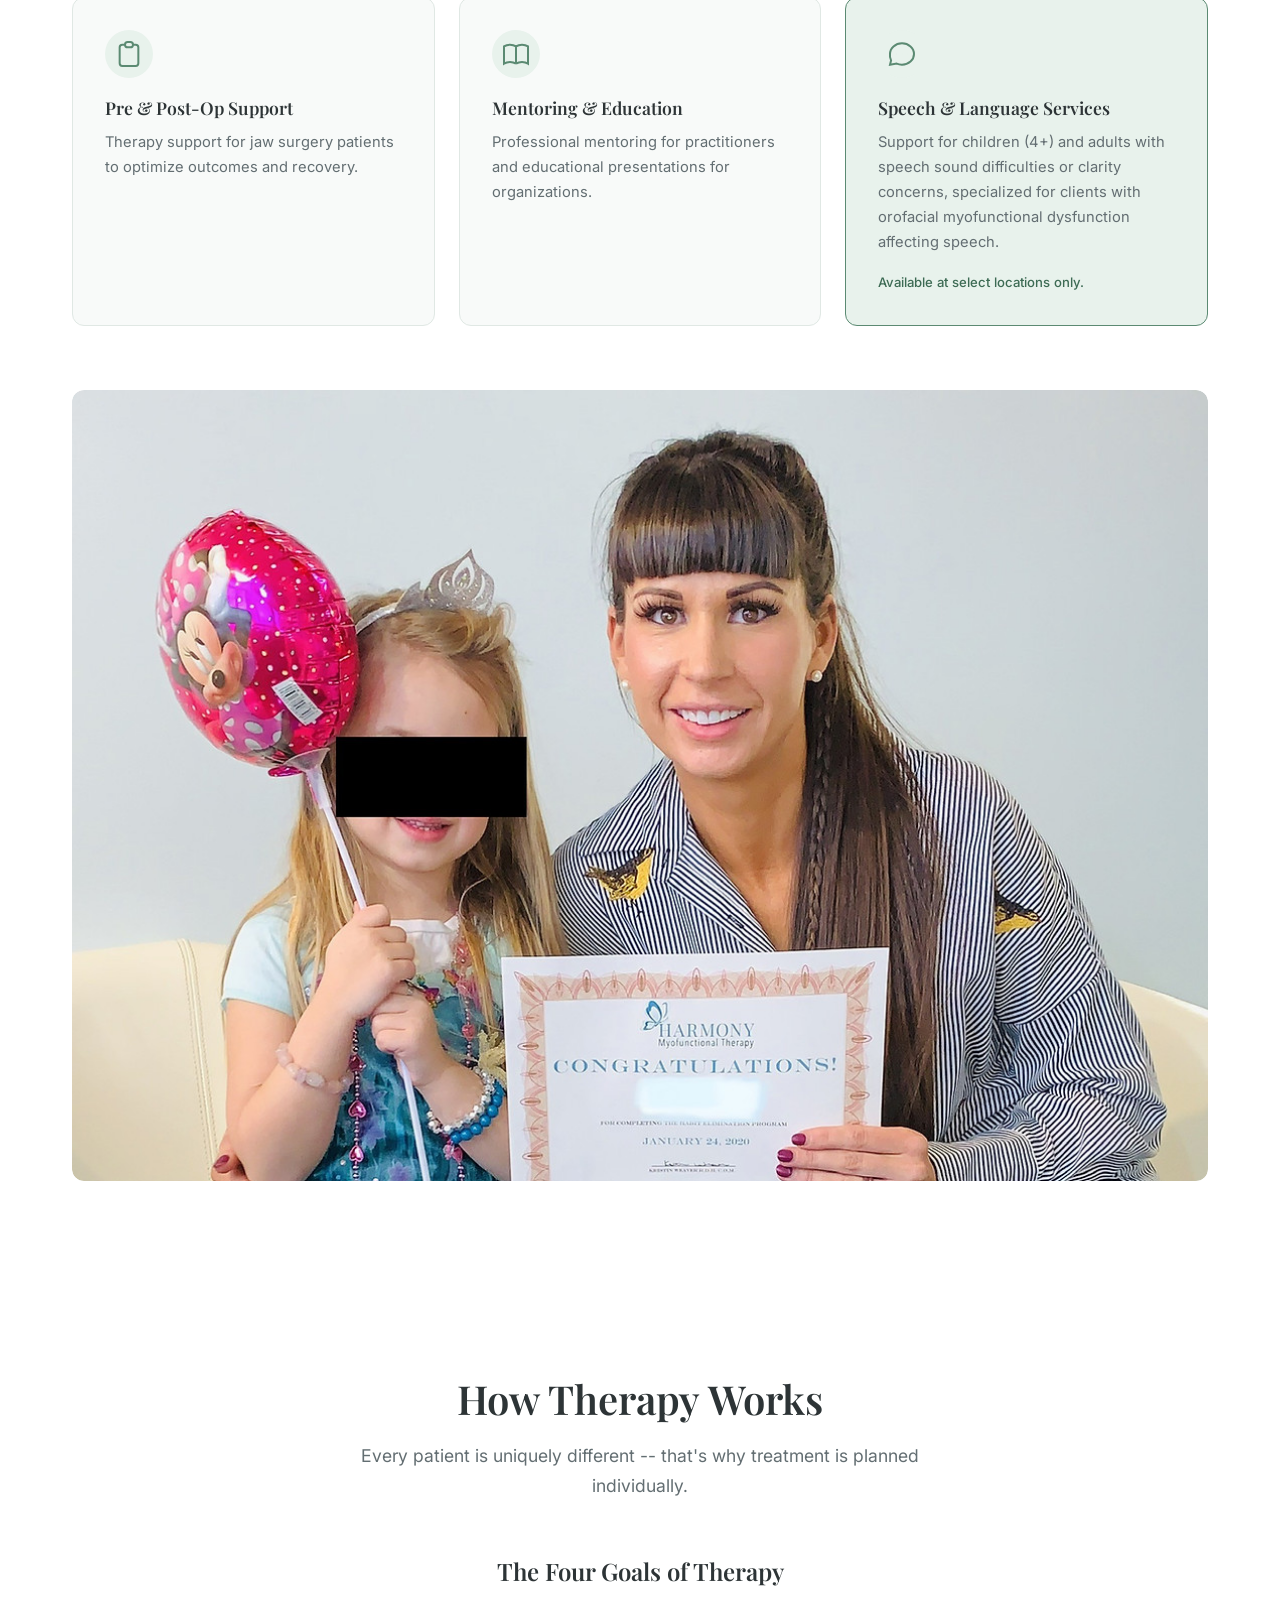
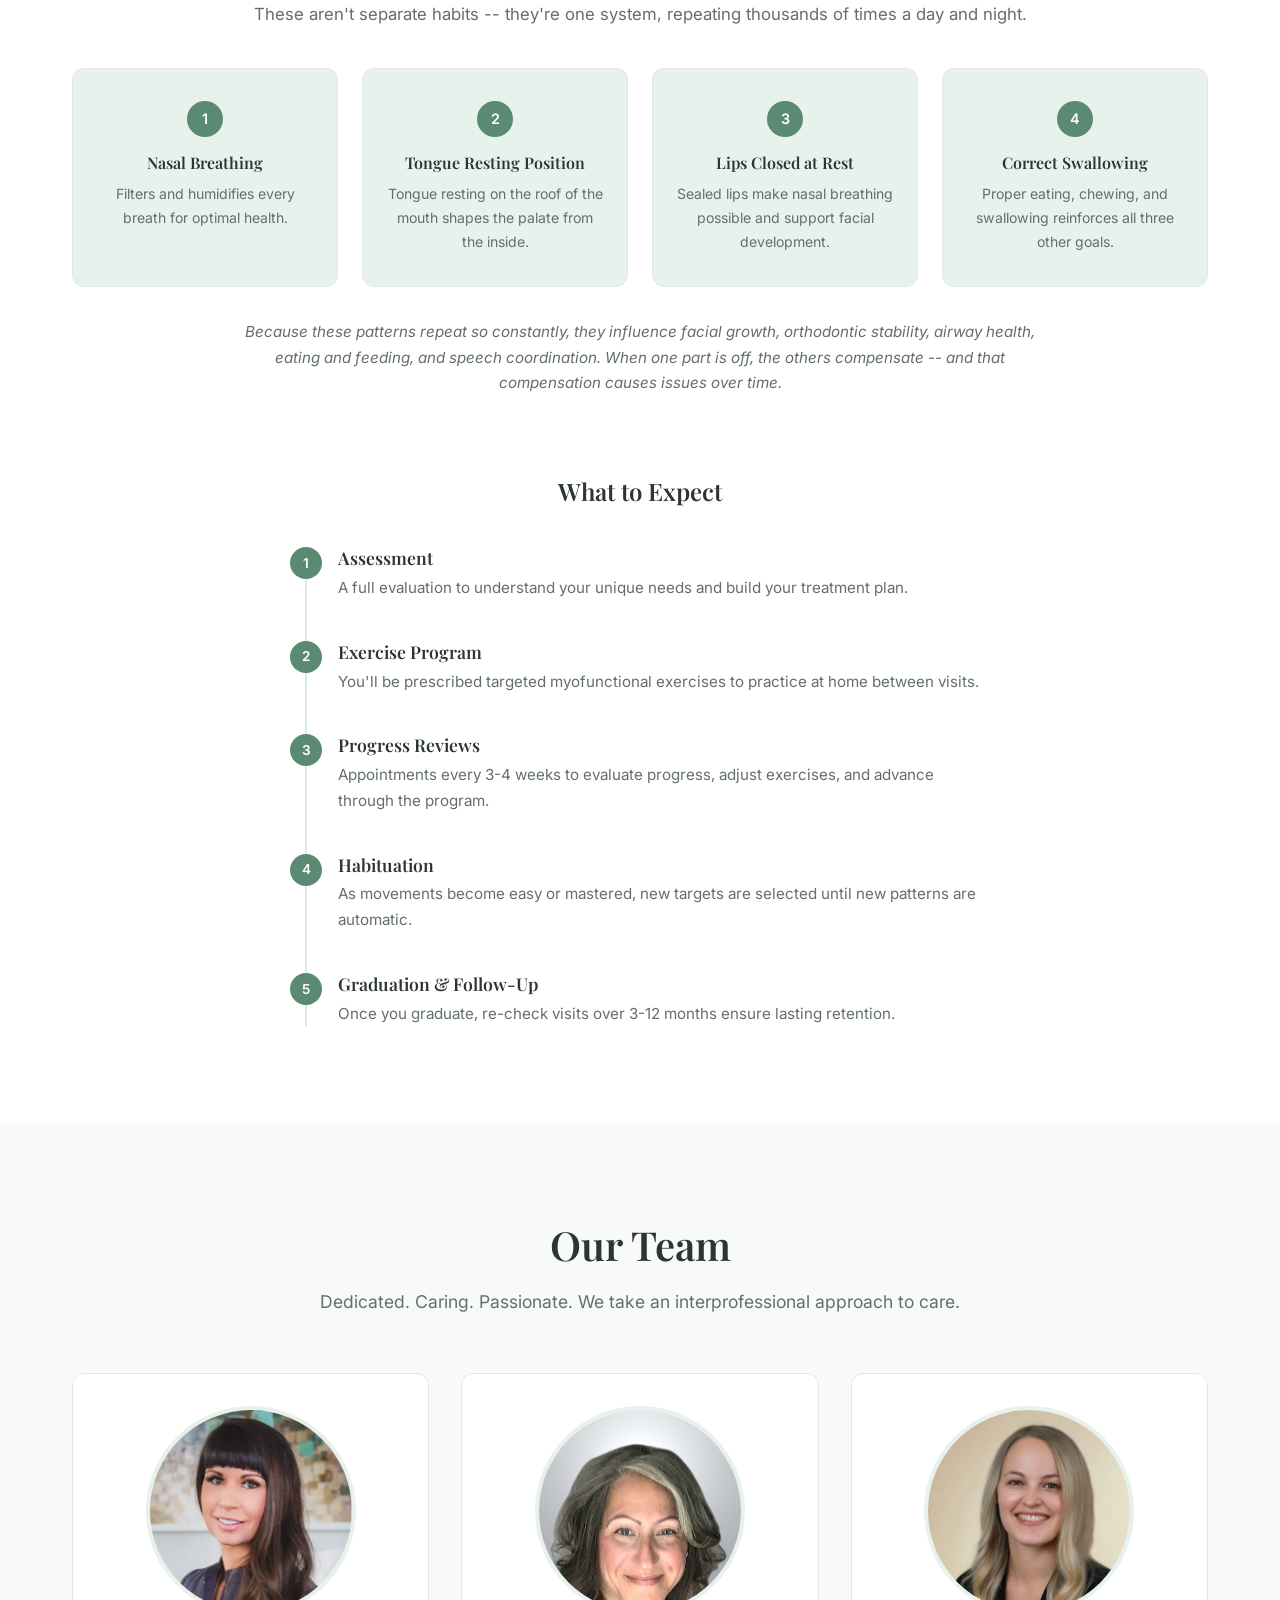
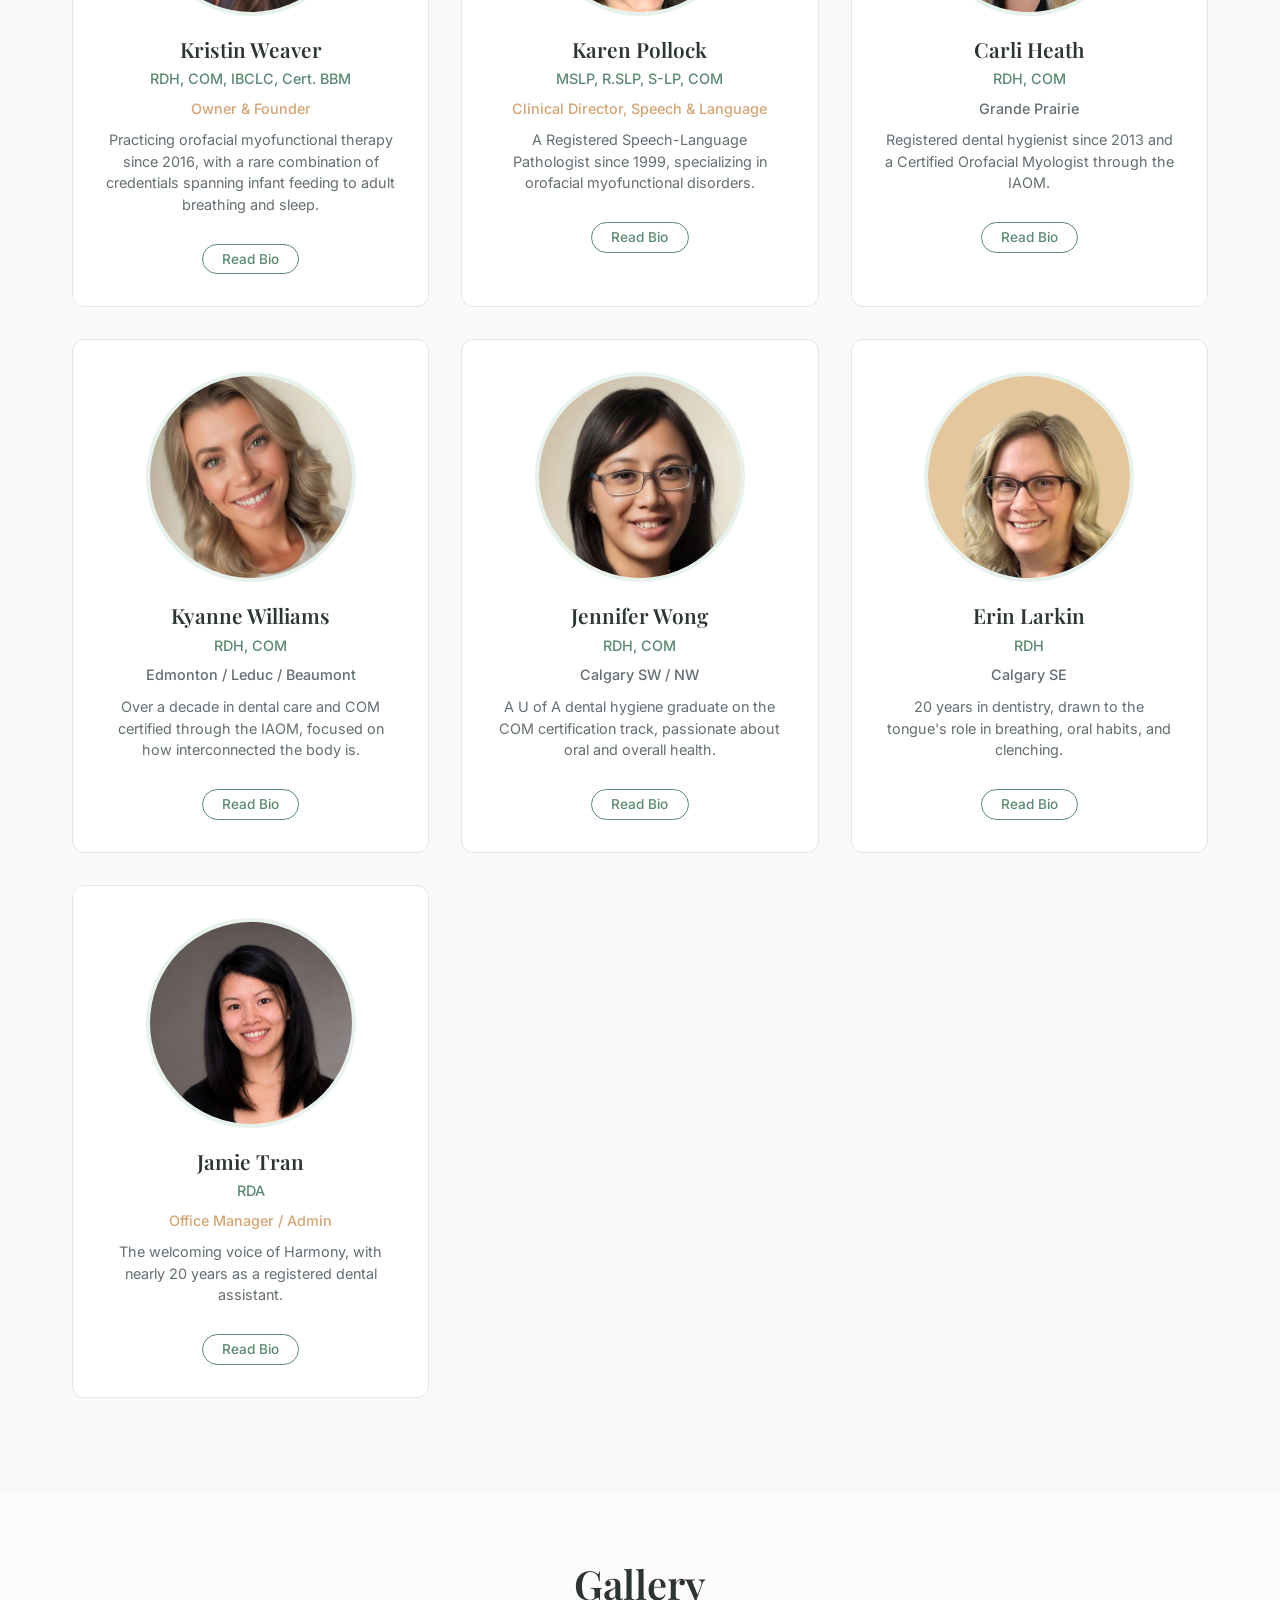
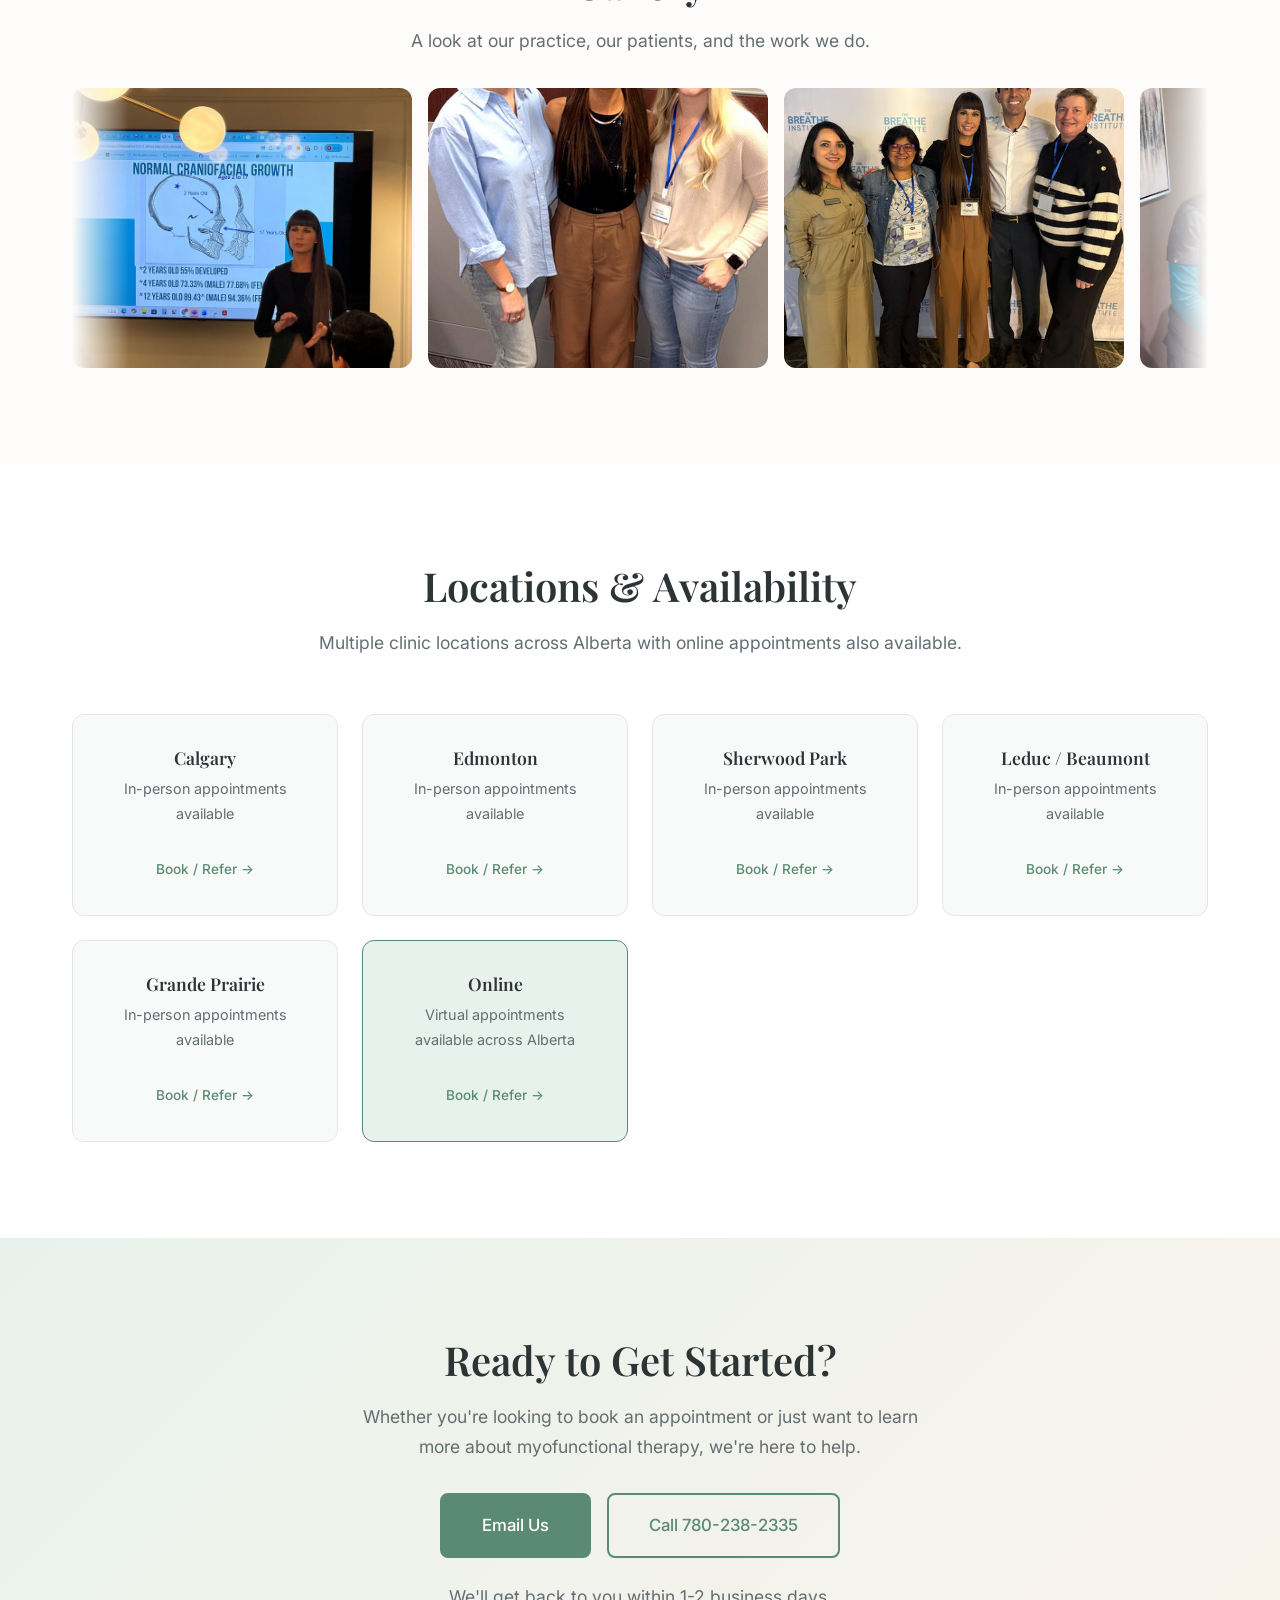
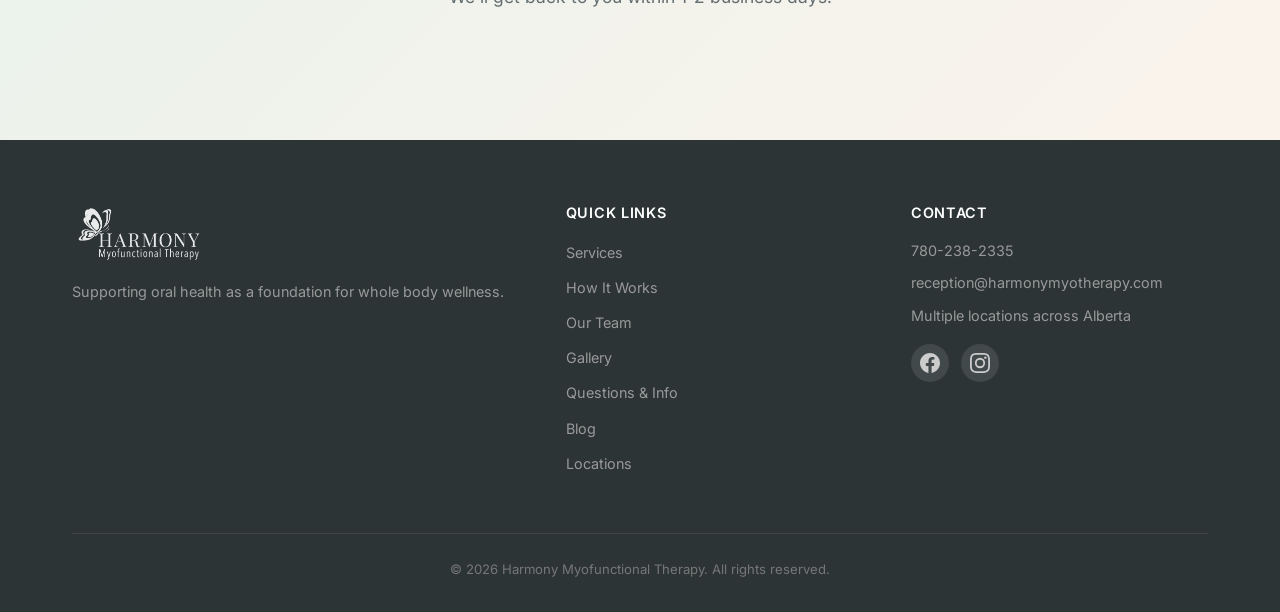
==== commit 9a68fad1: "Round 2: drop SLP term, shorter team intros + lightbox on photos, auto-scroll gallery reel, Question" ====
--- a/index.html
+++ b/index.html
@@ -30,7 +30,8 @@
                 <li><a href="#how-it-works">How It Works</a></li>
                 <li><a href="#team">Our Team</a></li>
                 <li><a href="#gallery">Gallery</a></li>
-                <li><a href="#faq">FAQ</a></li>
+                <li><a href="questions-and-info.html">Questions &amp; Info</a></li>
+                <li><a href="blog.html">Blog</a></li>
                 <li><a href="#locations">Locations</a></li>
                 <li><a href="#contact" class="nav-cta">Get in Touch</a></li>
             </ul>
@@ -121,7 +122,6 @@
                     <div class="service-icon">
                         <svg viewBox="0 0 24 24" fill="none" stroke="currentColor" stroke-width="1.5" width="32" height="32"><path d="M8 12h.01M12 12h.01M16 12h.01M21 12c0 4.418-4.03 8-9 8a9.86 9.86 0 01-4-.8L3 20l.8-3.2A7.94 7.94 0 013 12c0-4.418 4.03-8 9-8s9 3.582 9 8z"/></svg>
                     </div>
-                    <span class="slp-badge">SLP</span>
                     <h3>Speech &amp; Language Services</h3>
                     <p>Support for children (4+) and adults with speech sound difficulties or clarity concerns, specialized for clients with orofacial myofunctional dysfunction affecting speech.</p>
                     <p class="slp-note">Available at select locations only.</p>
@@ -232,6 +232,7 @@
                         <h3>Kristin Weaver</h3>
                         <p class="team-credentials">RDH, COM, IBCLC, Cert. BBM</p>
                         <p class="team-role">Owner &amp; Founder</p>
+                        <p class="team-intro">Practicing orofacial myofunctional therapy since 2016, with a rare combination of credentials spanning infant feeding to adult breathing and sleep.</p>
                         <button class="bio-toggle" aria-expanded="false">Read Bio</button>
                         <div class="team-bio">
                             <p>An infant struggling to latch and an adult who breathes through their mouth at night can share the same underlying cause. Kristin Weaver treats both ends of that spectrum.</p>
@@ -248,6 +249,7 @@
                         <h3>Karen Pollock</h3>
                         <p class="team-credentials">MSLP, R.SLP, S-LP, COM</p>
                         <p class="team-role">Clinical Director, Speech &amp; Language</p>
+                        <p class="team-intro">A Registered Speech-Language Pathologist since 1999, specializing in orofacial myofunctional disorders.</p>
                         <button class="bio-toggle" aria-expanded="false">Read Bio</button>
                         <div class="team-bio">
                             <p>Karen Pollock has been a Registered Speech-Language Pathologist in Alberta since 1999. She started her career with Alberta Health Services, working with adults in hospital as well as children in school from kindergarten to grade 12, and transitioned into private practice in 2007.</p>
@@ -264,6 +266,7 @@
                         <h3>Carli Heath</h3>
                         <p class="team-credentials">RDH, COM</p>
                         <p class="team-location">Grande Prairie</p>
+                        <p class="team-intro">Registered dental hygienist since 2013 and a Certified Orofacial Myologist through the IAOM.</p>
                         <button class="bio-toggle" aria-expanded="false">Read Bio</button>
                         <div class="team-bio">
                             <p>Carli Heath, RDH, COM has been a registered dental hygienist since 2013. She lives in Grande Prairie with her husband and two boys. Carli discovered her passion for orofacial myology in 2020 after completing her first course in the field, and she has since pursued advanced training to deepen her expertise. In early 2025, she became a Certified Orofacial Myologist through the International Association of Orofacial Myology (IAOM).</p>
@@ -279,6 +282,7 @@
                         <h3>Kyanne Williams</h3>
                         <p class="team-credentials">RDH, COM</p>
                         <p class="team-location">Edmonton / Leduc / Beaumont</p>
+                        <p class="team-intro">Over a decade in dental care and COM certified through the IAOM, focused on how interconnected the body is.</p>
                         <button class="bio-toggle" aria-expanded="false">Read Bio</button>
                         <div class="team-bio">
                             <p>Kyanne Williams is a dedicated registered dental hygienist with over a decade of experience in the dental field, having completed her education in 2012. Throughout her career, Kyanne has demonstrated a passion for oral health, but her interest in holistic health practices led her to explore myofunctional therapy, a field she began studying in 2021. Kyanne holds her COM certification through the IAOM, which is considered the 'gold standard' in the field of orofacial myology.</p>
@@ -295,6 +299,7 @@
                         <h3>Jennifer Wong</h3>
                         <p class="team-credentials">RDH, COM</p>
                         <p class="team-location">Calgary SW / NW</p>
+                        <p class="team-intro">A U of A dental hygiene graduate on the COM certification track, passionate about oral and overall health.</p>
                         <button class="bio-toggle" aria-expanded="false">Read Bio</button>
                         <div class="team-bio">
                             <p>Jen has a passion for increasing her knowledge in the dental field by completing several certifications. Her goal is to help her patients by educating and showing them the necessary tools to improve not only their oral health but their overall health. In 2020, she completed her Pre-Certification Course with the International Association of Orofacial Myology (IAOM). She is currently on the certification track for C.O.M.</p>
@@ -311,6 +316,7 @@
                         <h3>Erin Larkin</h3>
                         <p class="team-credentials">RDH</p>
                         <p class="team-location">Calgary SE</p>
+                        <p class="team-intro">20 years in dentistry, drawn to the tongue's role in breathing, oral habits, and clenching.</p>
                         <button class="bio-toggle" aria-expanded="false">Read Bio</button>
                         <div class="team-bio">
                             <p>Erin brings 20 years of experience in dentistry to Harmony Myofunctional Therapy, beginning her career as a dental assistant before becoming a Registered Dental Hygienist nearly 20 years ago.</p>
@@ -327,6 +333,7 @@
                         <h3>Jamie Tran</h3>
                         <p class="team-credentials">RDA</p>
                         <p class="team-role">Office Manager / Admin</p>
+                        <p class="team-intro">The welcoming voice of Harmony, with nearly 20 years as a registered dental assistant.</p>
                         <button class="bio-toggle" aria-expanded="false">Read Bio</button>
                         <div class="team-bio">
                             <p>Jamie was born and raised in Edmonton and is the welcoming voice of the Harmony Myofunctional Therapy team. As our office administrator, you'll connect with her when you reach out to the clinic. Jamie helps guide patients through their first steps by answering questions, assisting with scheduling, and ensuring each interaction is warm, helpful, and supportive.</p>
@@ -346,96 +353,34 @@
                 <h2>Gallery</h2>
                 <p>A look at our practice, our patients, and the work we do.</p>
             </div>
-            <div class="gallery-carousel">
-                <button class="carousel-btn carousel-prev" aria-label="Previous images">
-                    <svg viewBox="0 0 24 24" width="24" height="24" fill="none" stroke="currentColor" stroke-width="2"><path d="M15 18l-6-6 6-6"/></svg>
-                </button>
-                <div class="carousel-track">
-                    <div class="carousel-slide"><img src="images/home-11.jpg" alt="Harmony Myofunctional Therapy" loading="lazy"></div>
-                    <div class="carousel-slide"><img src="images/home-08.jpg" alt="Harmony Myofunctional Therapy" loading="lazy"></div>
-                    <div class="carousel-slide"><img src="images/home-09.jpg" alt="Harmony Myofunctional Therapy" loading="lazy"></div>
-                    <div class="carousel-slide"><img src="images/home-12.jpg" alt="Harmony Myofunctional Therapy" loading="lazy"></div>
-                    <div class="carousel-slide"><img src="images/home-13.jpg" alt="Harmony Myofunctional Therapy" loading="lazy"></div>
-                    <div class="carousel-slide"><img src="images/home-14.jpg" alt="Harmony Myofunctional Therapy" loading="lazy"></div>
-                    <div class="carousel-slide"><img src="images/home-15.jpg" alt="Harmony Myofunctional Therapy" loading="lazy"></div>
-                    <div class="carousel-slide"><img src="images/home-16.jpg" alt="Harmony Myofunctional Therapy" loading="lazy"></div>
-                    <div class="carousel-slide"><img src="images/home-17.jpg" alt="Harmony Myofunctional Therapy" loading="lazy"></div>
-                    <div class="carousel-slide"><img src="images/home-18.jpg" alt="Harmony Myofunctional Therapy" loading="lazy"></div>
-                    <div class="carousel-slide"><img src="images/home-19.jpg" alt="Harmony Myofunctional Therapy" loading="lazy"></div>
-                    <div class="carousel-slide"><img src="images/home-20.jpg" alt="Harmony Myofunctional Therapy" loading="lazy"></div>
-                </div>
-                <button class="carousel-btn carousel-next" aria-label="Next images">
-                    <svg viewBox="0 0 24 24" width="24" height="24" fill="none" stroke="currentColor" stroke-width="2"><path d="M9 18l6-6-6-6"/></svg>
-                </button>
-            </div>
-        </div>
-    </section>
-
-    <!-- FAQ -->
-    <!-- TODO: replace placeholder Q&A with the real questions/answers from Kristin's old site -->
-    <section class="faq" id="faq">
-        <div class="container">
-            <div class="section-header">
-                <h2>Frequently Asked Questions</h2>
-                <p>Answers to some of the questions we hear most often.</p>
-            </div>
-            <div class="faq-list">
-                <div class="faq-item">
-                    <button class="faq-question" aria-expanded="false">
-                        What can interfere with normal muscle function?
-                        <span class="faq-icon"></span>
-                    </button>
-                    <div class="faq-answer">
-                        <p>Many factors can interfere with normal orofacial muscle function, including long-term pacifier or thumb/finger sucking habits, nail biting, lip licking, bottle feeding, a restricted airway (from enlarged tonsils or adenoids, a deviated septum, or chronic allergies), chronic mouth breathing, tongue, lip, or buccal ties, and hereditary factors.</p>
-                    </div>
-                </div>
-                <div class="faq-item">
-                    <button class="faq-question" aria-expanded="false">
-                        What can orofacial myofunctional disorders affect?
-                        <span class="faq-icon"></span>
-                    </button>
-                    <div class="faq-answer">
-                        <p>Orofacial Myofunctional Disorders (OMD) can play a large role in craniofacial development and can have long-term effects. They can relate to physical appearance and the shape of the mouth, orthodontic relapse, feeding difficulties, jaw joint pain, dental bite and alignment, head and neck posture, sleep patterns, airway development, and speech patterns.</p>
-                    </div>
-                </div>
-                <div class="faq-item">
-                    <button class="faq-question" aria-expanded="false">
-                        Where should my tongue rest, and why does it matter?
-                        <span class="faq-icon"></span>
-                    </button>
-                    <div class="faq-answer">
-                        <p>The correct tongue resting position is fully on the roof of the mouth. Tongue position matters because the tongue is a major facilitator for orofacial growth and development. When it rests on the roof of the mouth, it helps stimulate the bone of the maxilla to grow in a more ideal way.</p>
-                        <p>When the tongue is not on the roof of the mouth, we can start to see a collapse of the dental arch, crowding of the teeth, and a non-ideal bite. Over time this can affect appearance, create a high vault in the palate (which can affect nasal airway volume), and contribute to orthodontic relapse, posture problems, and airway issues.</p>
-                    </div>
-                </div>
-                <div class="faq-item">
-                    <button class="faq-question" aria-expanded="false">
-                        How does tongue-tie affect function?
-                        <span class="faq-icon"></span>
-                    </button>
-                    <div class="faq-answer">
-                        <p>Tongue-tie is a complex issue that can affect many people unknowingly, and its impact can be very different from person to person. The tongue performs many complex functions such as elevating, retracting, protruding, and lateralizing. When a small piece of tissue holds the tongue down, a patient may experience difficulty with eating, chewing, posture, swallowing, and speech, and even stomach upset from swallowing extra air.</p>
-                        <p>When you see a Certified Orofacial Myologist, we complete a functional assessment to see whether there is a dysfunction of the orofacial muscles and whether a tongue-tie is contributing. If a release is needed, we work with patients before and after the procedure to optimize the outcome.</p>
-                    </div>
-                </div>
-                <div class="faq-item">
-                    <button class="faq-question" aria-expanded="false">
-                        How does speech therapy work with myofunctional therapy?
-                        <span class="faq-icon"></span>
-                    </button>
-                    <div class="faq-answer">
-                        <p>Many speech sound errors are rooted in oral dysfunction. Speech production relies on precise coordination of oral structures and muscle function. Before or alongside speech-specific work, addressing underlying oral dysfunction, including resting posture, swallowing patterns, and muscle tone, removes barriers to progress and improves outcomes.</p>
-                        <p>Our integrated model examines oral rest posture, oral function, and structural readiness, then trains new patterns of movement. If specific speech sound work is required, it is incorporated once improved movement patterns have been learned.</p>
-                    </div>
-                </div>
-                <div class="faq-item">
-                    <button class="faq-question" aria-expanded="false">
-                        Can you help with thumb or finger sucking habits?
-                        <span class="faq-icon"></span>
-                    </button>
-                    <div class="faq-answer">
-                        <p>Yes. Thumb and finger sucking can negatively affect craniofacial development as well as a child's airway, speaking, and swallowing. Trying to eliminate the habit can cause stress for both children and parents. We use a proven, encouraging, and fun program to eliminate the habit with no harsh appliances. Call today to book an appointment.</p>
-                    </div>
+            <!-- Auto-scrolling reel. The slide set is duplicated once so the CSS animation loops seamlessly. Hover to pause; click any image to open the lightbox. -->
+            <div class="gallery-reel">
+                <div class="reel-track">
+                    <div class="reel-slide"><img src="images/home-11.jpg" alt="Harmony Myofunctional Therapy" loading="lazy"></div>
+                    <div class="reel-slide"><img src="images/home-08.jpg" alt="Harmony Myofunctional Therapy" loading="lazy"></div>
+                    <div class="reel-slide"><img src="images/home-09.jpg" alt="Harmony Myofunctional Therapy" loading="lazy"></div>
+                    <div class="reel-slide"><img src="images/home-12.jpg" alt="Harmony Myofunctional Therapy" loading="lazy"></div>
+                    <div class="reel-slide"><img src="images/home-13.jpg" alt="Harmony Myofunctional Therapy" loading="lazy"></div>
+                    <div class="reel-slide"><img src="images/home-14.jpg" alt="Harmony Myofunctional Therapy" loading="lazy"></div>
+                    <div class="reel-slide"><img src="images/home-15.jpg" alt="Harmony Myofunctional Therapy" loading="lazy"></div>
+                    <div class="reel-slide"><img src="images/home-16.jpg" alt="Harmony Myofunctional Therapy" loading="lazy"></div>
+                    <div class="reel-slide"><img src="images/home-17.jpg" alt="Harmony Myofunctional Therapy" loading="lazy"></div>
+                    <div class="reel-slide"><img src="images/home-18.jpg" alt="Harmony Myofunctional Therapy" loading="lazy"></div>
+                    <div class="reel-slide"><img src="images/home-19.jpg" alt="Harmony Myofunctional Therapy" loading="lazy"></div>
+                    <div class="reel-slide"><img src="images/home-20.jpg" alt="Harmony Myofunctional Therapy" loading="lazy"></div>
+                    <!-- duplicate set for seamless loop -->
+                    <div class="reel-slide" aria-hidden="true"><img src="images/home-11.jpg" alt="" loading="lazy"></div>
+                    <div class="reel-slide" aria-hidden="true"><img src="images/home-08.jpg" alt="" loading="lazy"></div>
+                    <div class="reel-slide" aria-hidden="true"><img src="images/home-09.jpg" alt="" loading="lazy"></div>
+                    <div class="reel-slide" aria-hidden="true"><img src="images/home-12.jpg" alt="" loading="lazy"></div>
+                    <div class="reel-slide" aria-hidden="true"><img src="images/home-13.jpg" alt="" loading="lazy"></div>
+                    <div class="reel-slide" aria-hidden="true"><img src="images/home-14.jpg" alt="" loading="lazy"></div>
+                    <div class="reel-slide" aria-hidden="true"><img src="images/home-15.jpg" alt="" loading="lazy"></div>
+                    <div class="reel-slide" aria-hidden="true"><img src="images/home-16.jpg" alt="" loading="lazy"></div>
+                    <div class="reel-slide" aria-hidden="true"><img src="images/home-17.jpg" alt="" loading="lazy"></div>
+                    <div class="reel-slide" aria-hidden="true"><img src="images/home-18.jpg" alt="" loading="lazy"></div>
+                    <div class="reel-slide" aria-hidden="true"><img src="images/home-19.jpg" alt="" loading="lazy"></div>
+                    <div class="reel-slide" aria-hidden="true"><img src="images/home-20.jpg" alt="" loading="lazy"></div>
                 </div>
             </div>
         </div>
@@ -499,6 +444,12 @@
         </div>
     </section>
 
+    <!-- Lightbox overlay (used for team photos and gallery) -->
+    <div class="lightbox" id="lightbox" hidden>
+        <button class="lightbox-close" aria-label="Close">&times;</button>
+        <img src="" alt="" class="lightbox-img" id="lightbox-img">
+    </div>
+
     <!--
       ============================================================
       HIDDEN: Built-in static referral form (Web3Forms)
@@ -611,7 +562,8 @@
                         <li><a href="#how-it-works">How It Works</a></li>
                         <li><a href="#team">Our Team</a></li>
                         <li><a href="#gallery">Gallery</a></li>
-                        <li><a href="#faq">FAQ</a></li>
+                        <li><a href="questions-and-info.html">Questions &amp; Info</a></li>
+                        <li><a href="blog.html">Blog</a></li>
                         <li><a href="#locations">Locations</a></li>
                     </ul>
                 </div>
@@ -715,17 +667,35 @@
             });
         });
 
-        // Gallery carousel
-        const track = document.querySelector('.carousel-track');
-        if (track) {
-            const scrollBy = () => Math.min(track.clientWidth * 0.8, 600);
-            document.querySelector('.carousel-next').addEventListener('click', () => {
-                track.scrollBy({ left: scrollBy(), behavior: 'smooth' });
-            });
-            document.querySelector('.carousel-prev').addEventListener('click', () => {
-                track.scrollBy({ left: -scrollBy(), behavior: 'smooth' });
-            });
+        // Lightbox (team photos + gallery reel)
+        const lightbox = document.getElementById('lightbox');
+        const lightboxImg = document.getElementById('lightbox-img');
+
+        function openLightbox(src, alt) {
+            lightboxImg.src = src;
+            lightboxImg.alt = alt || '';
+            lightbox.hidden = false;
+            requestAnimationFrame(() => lightbox.classList.add('open'));
+            document.body.style.overflow = 'hidden';
         }
+        function closeLightbox() {
+            lightbox.classList.remove('open');
+            document.body.style.overflow = '';
+            setTimeout(() => { lightbox.hidden = true; lightboxImg.src = ''; }, 250);
+        }
+
+        document.querySelectorAll('.team-photo img, .reel-slide img').forEach(img => {
+            img.addEventListener('click', () => openLightbox(img.src, img.alt));
+        });
+
+        lightbox.addEventListener('click', (e) => {
+            if (e.target === lightbox || e.target.classList.contains('lightbox-close')) {
+                closeLightbox();
+            }
+        });
+        document.addEventListener('keydown', (e) => {
+            if (e.key === 'Escape' && !lightbox.hidden) closeLightbox();
+        });
     </script>
 </body>
 </html>
--- a/styles.css
+++ b/styles.css
@@ -371,19 +371,6 @@
     border-color: var(--color-primary);
 }
 
-.slp-badge {
-    position: absolute;
-    top: 1.25rem;
-    right: 1.25rem;
-    background: var(--color-primary);
-    color: #fff;
-    font-size: 0.7rem;
-    font-weight: 600;
-    letter-spacing: 0.05em;
-    padding: 0.25rem 0.6rem;
-    border-radius: 12px;
-}
-
 .slp-note {
     margin-top: 0.75rem !important;
     font-size: 0.82rem !important;
@@ -548,13 +535,19 @@
 }
 
 .team-photo {
-    width: 160px;
-    height: 160px;
-    min-width: 160px;
+    width: 210px;
+    height: 210px;
+    min-width: 210px;
     border-radius: 50%;
     overflow: hidden;
     border: 4px solid var(--color-primary-light);
     margin-bottom: 1.25rem;
+    cursor: pointer;
+    transition: border-color var(--transition), transform var(--transition);
+}
+.team-photo:hover {
+    border-color: var(--color-primary);
+    transform: scale(1.03);
 }
 
 .team-img {
@@ -562,6 +555,13 @@
     height: 100%;
     object-fit: cover;
     object-position: center top;
+}
+
+.team-intro {
+    font-size: 0.9rem;
+    color: var(--color-text-light);
+    line-height: 1.5;
+    margin-top: 0.5rem;
 }
 
 .team-info {
@@ -653,79 +653,65 @@
     margin-bottom: 2rem;
 }
 
-.gallery-carousel {
-    position: relative;
-    display: flex;
-    align-items: center;
-    gap: 0.5rem;
-}
-
-.carousel-track {
+.gallery-reel {
+    overflow: hidden;
+    width: 100%;
+    -webkit-mask-image: linear-gradient(to right, transparent, #000 5%, #000 95%, transparent);
+    mask-image: linear-gradient(to right, transparent, #000 5%, #000 95%, transparent);
+}
+
+.reel-track {
     display: flex;
     gap: 1rem;
-    overflow-x: auto;
-    scroll-snap-type: x mandatory;
-    scroll-behavior: smooth;
-    padding: 0.5rem 0;
-    -webkit-overflow-scrolling: touch;
-    scrollbar-width: none;
-}
-.carousel-track::-webkit-scrollbar {
-    display: none;
-}
-
-.carousel-slide {
+    width: max-content;
+    animation: reel-scroll 60s linear infinite;
+}
+.gallery-reel:hover .reel-track {
+    animation-play-state: paused;
+}
+
+@keyframes reel-scroll {
+    from { transform: translateX(0); }
+    to   { transform: translateX(-50%); }
+}
+
+.reel-slide {
     flex: 0 0 auto;
-    width: 360px;
-    max-width: 80vw;
-    scroll-snap-align: start;
+    width: 340px;
     border-radius: var(--radius);
     overflow: hidden;
     line-height: 0;
-}
-
-.carousel-slide img {
+    cursor: pointer;
+}
+
+.reel-slide img {
     width: 100%;
-    height: 300px;
+    height: 280px;
     object-fit: cover;
     object-position: center;
     transition: transform 0.4s ease;
 }
-.carousel-slide:hover img {
-    transform: scale(1.04);
-}
-
-.carousel-btn {
-    flex: 0 0 auto;
-    width: 44px;
-    height: 44px;
-    border-radius: 50%;
-    border: 1px solid var(--color-border);
-    background: var(--color-bg);
-    color: var(--color-primary);
-    display: flex;
-    align-items: center;
-    justify-content: center;
-    cursor: pointer;
-    transition: all var(--transition);
-    box-shadow: var(--shadow-sm);
-    z-index: 2;
-}
-.carousel-btn:hover {
-    background: var(--color-primary);
-    color: #fff;
-    border-color: var(--color-primary);
+.reel-slide:hover img {
+    transform: scale(1.05);
 }
 
 @media (max-width: 768px) {
-    .carousel-btn {
-        display: none;
-    }
-    .carousel-slide {
-        width: 280px;
-    }
-    .carousel-slide img {
-        height: 240px;
+    .reel-slide {
+        width: 260px;
+    }
+    .reel-slide img {
+        height: 220px;
+    }
+    .reel-track {
+        animation-duration: 45s;
+    }
+}
+
+@media (prefers-reduced-motion: reduce) {
+    .reel-track {
+        animation: none;
+        flex-wrap: nowrap;
+        overflow-x: auto;
     }
 }
 
@@ -781,6 +767,115 @@
     border-color: var(--color-primary);
 }
 
+/* --- Lightbox --- */
+.lightbox {
+    position: fixed;
+    inset: 0;
+    z-index: 2000;
+    background: rgba(0, 0, 0, 0.85);
+    display: flex;
+    align-items: center;
+    justify-content: center;
+    padding: 2rem;
+    opacity: 0;
+    transition: opacity 0.25s ease;
+}
+.lightbox.open {
+    opacity: 1;
+}
+
+.lightbox-img {
+    max-width: 90vw;
+    max-height: 85vh;
+    border-radius: var(--radius);
+    box-shadow: var(--shadow-lg);
+}
+
+.lightbox-close {
+    position: absolute;
+    top: 1.5rem;
+    right: 2rem;
+    background: transparent;
+    border: none;
+    color: #fff;
+    font-size: 2.5rem;
+    line-height: 1;
+    cursor: pointer;
+    transition: transform var(--transition);
+}
+.lightbox-close:hover {
+    transform: scale(1.15);
+}
+
+/* --- Sub-page hero --- */
+.page-hero {
+    padding: 8rem 2rem 3rem;
+    background: linear-gradient(135deg, var(--color-primary-light) 0%, var(--color-accent-light) 100%);
+    text-align: center;
+}
+.page-hero h1 {
+    margin-bottom: 0.75rem;
+}
+.page-hero p {
+    color: var(--color-text-light);
+    font-size: 1.1rem;
+    max-width: 600px;
+    margin: 0 auto;
+}
+
+/* --- Blog --- */
+.blog {
+    padding: var(--section-padding);
+    background: var(--color-bg);
+}
+.blog-grid {
+    display: grid;
+    grid-template-columns: repeat(auto-fill, minmax(320px, 1fr));
+    gap: 2rem;
+    max-width: 900px;
+    margin: 0 auto;
+}
+.blog-card {
+    background: var(--color-bg-alt);
+    border: 1px solid var(--color-border);
+    border-radius: var(--radius);
+    overflow: hidden;
+    transition: all var(--transition);
+}
+.blog-card:hover {
+    box-shadow: var(--shadow-md);
+    transform: translateY(-3px);
+}
+.blog-card-body {
+    padding: 2rem;
+}
+.blog-meta {
+    font-size: 0.82rem;
+    color: var(--color-text-light);
+    margin-bottom: 0.5rem;
+}
+.blog-card h2 {
+    font-size: 1.3rem;
+    margin-bottom: 0.75rem;
+    line-height: 1.35;
+}
+.blog-excerpt {
+    font-size: 0.95rem;
+    color: var(--color-text-light);
+    line-height: 1.7;
+    margin-bottom: 1.25rem;
+}
+.blog-readmore {
+    font-weight: 500;
+    font-size: 0.95rem;
+}
+.blog-note {
+    text-align: center;
+    margin-top: 3rem;
+    color: var(--color-text-light);
+    font-size: 0.95rem;
+}
+
 /* --- FAQ --- */
 .faq {
     padding: var(--section-padding);
@@ -793,6 +888,21 @@
     display: flex;
     flex-direction: column;
     gap: 1rem;
+}
+
+.faq-list-wide {
+    max-width: 860px;
+}
+
+.faq-answer ul {
+    padding: 0 1.5rem 1.5rem 3rem;
+    margin: 0;
+}
+.faq-answer li {
+    font-size: 0.95rem;
+    color: var(--color-text-light);
+    line-height: 1.6;
+    margin-bottom: 0.3rem;
 }
 
 .faq-item {
@@ -861,7 +971,7 @@
     transition: max-height 0.4s ease, opacity 0.3s ease;
 }
 .faq-item.open .faq-answer {
-    max-height: 400px;
+    max-height: 1200px;
     opacity: 1;
 }
 .faq-answer p {
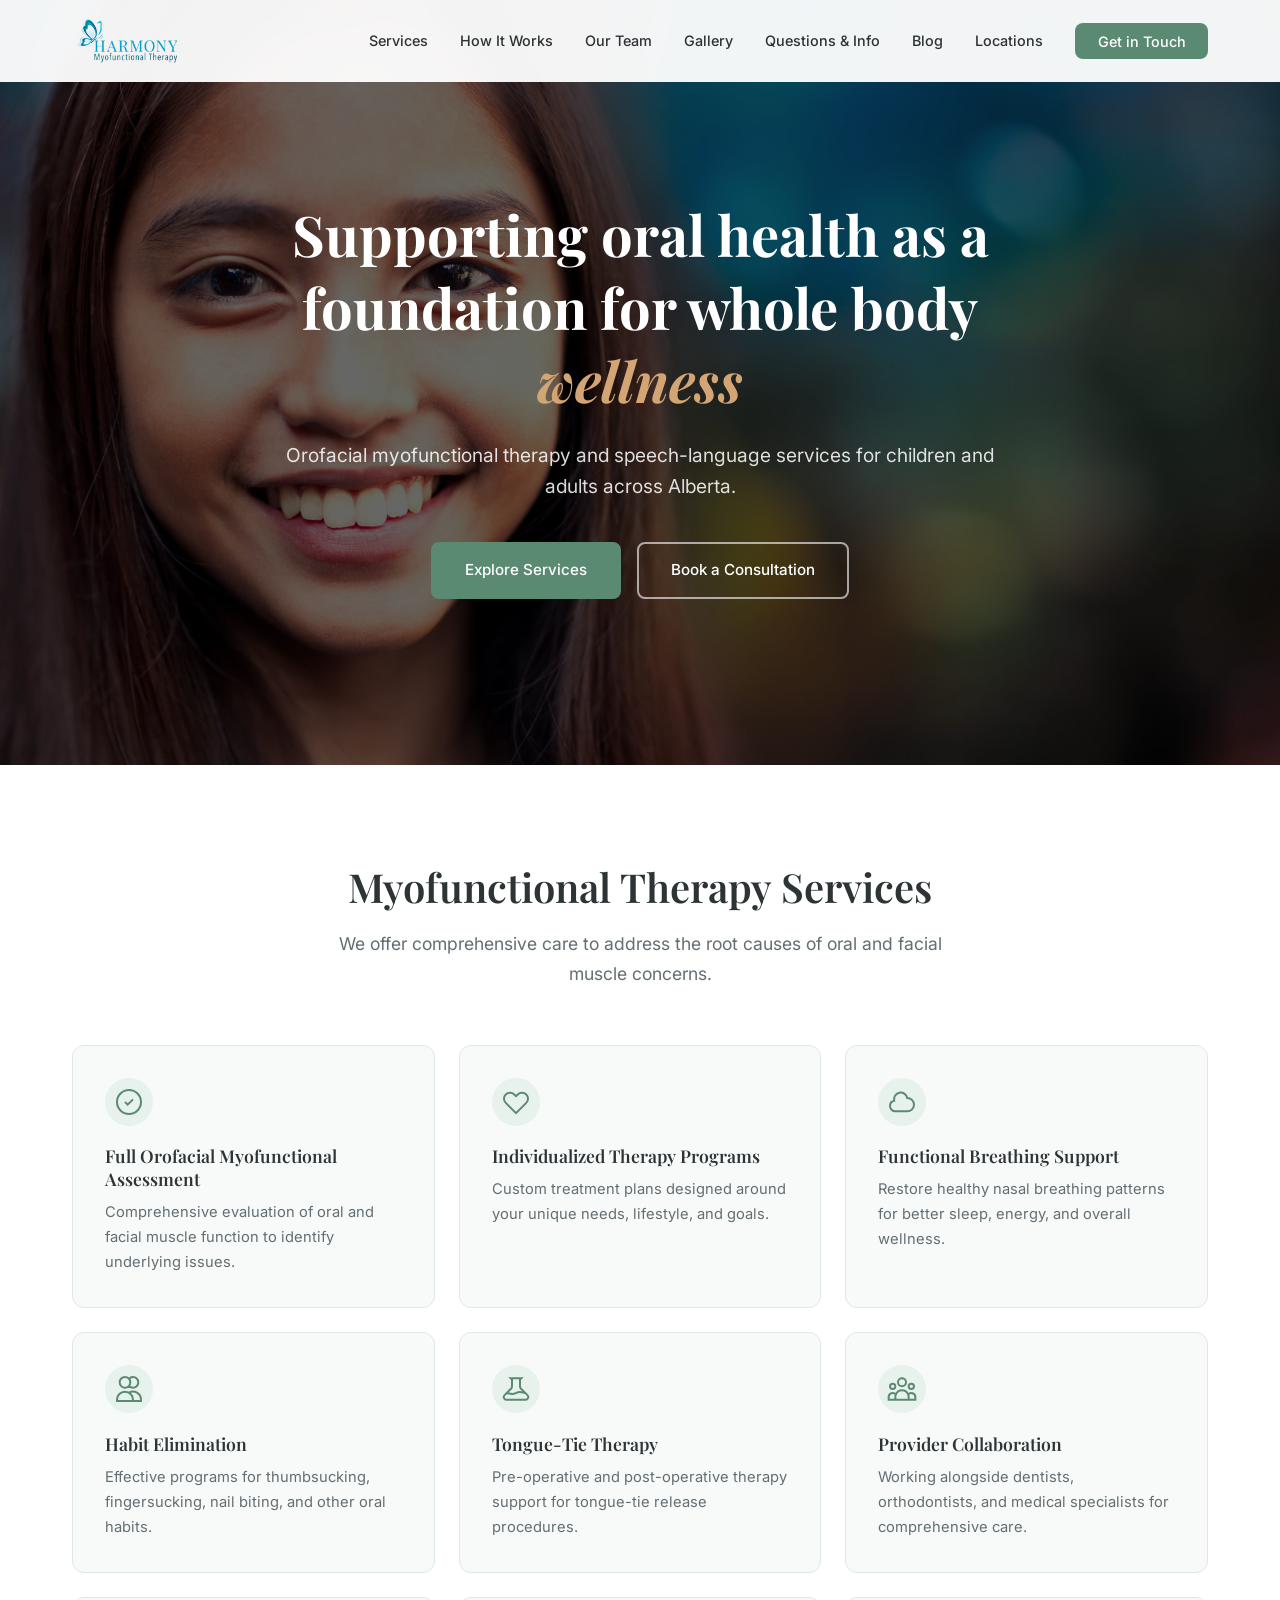
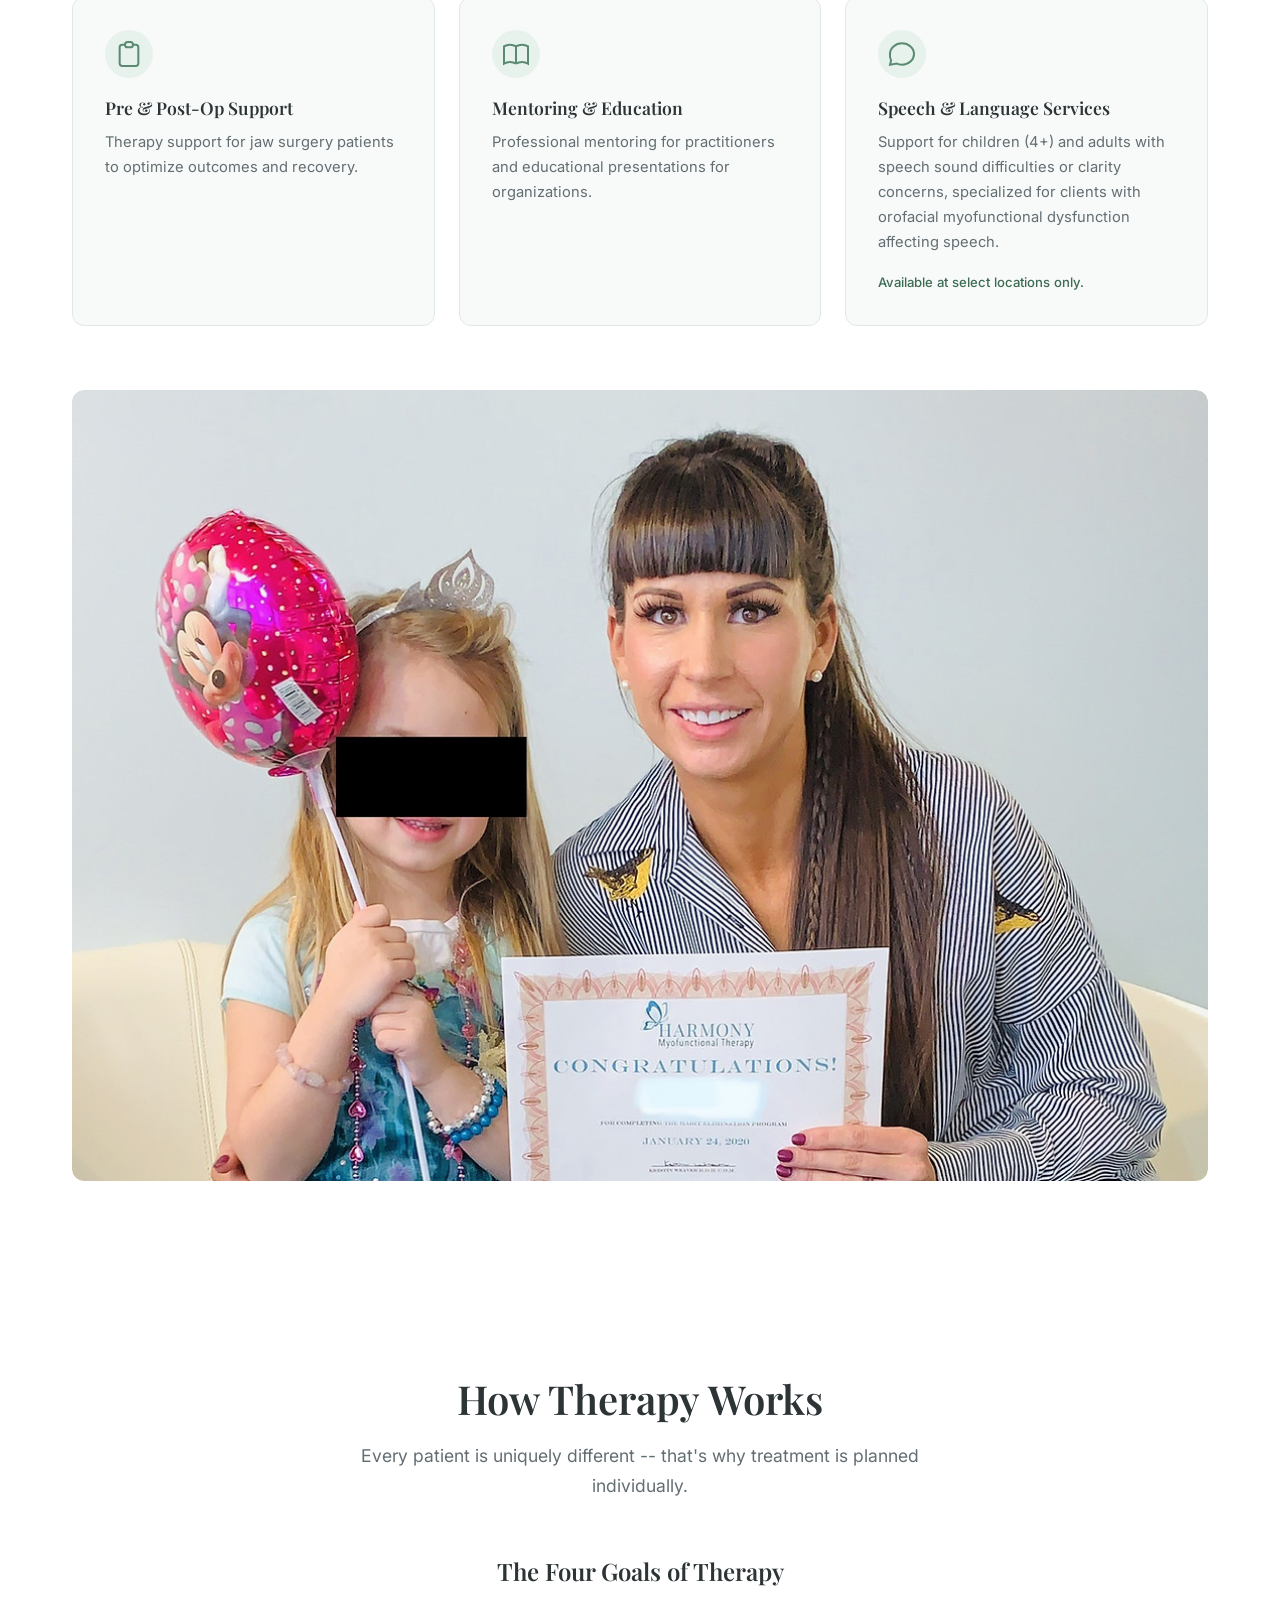
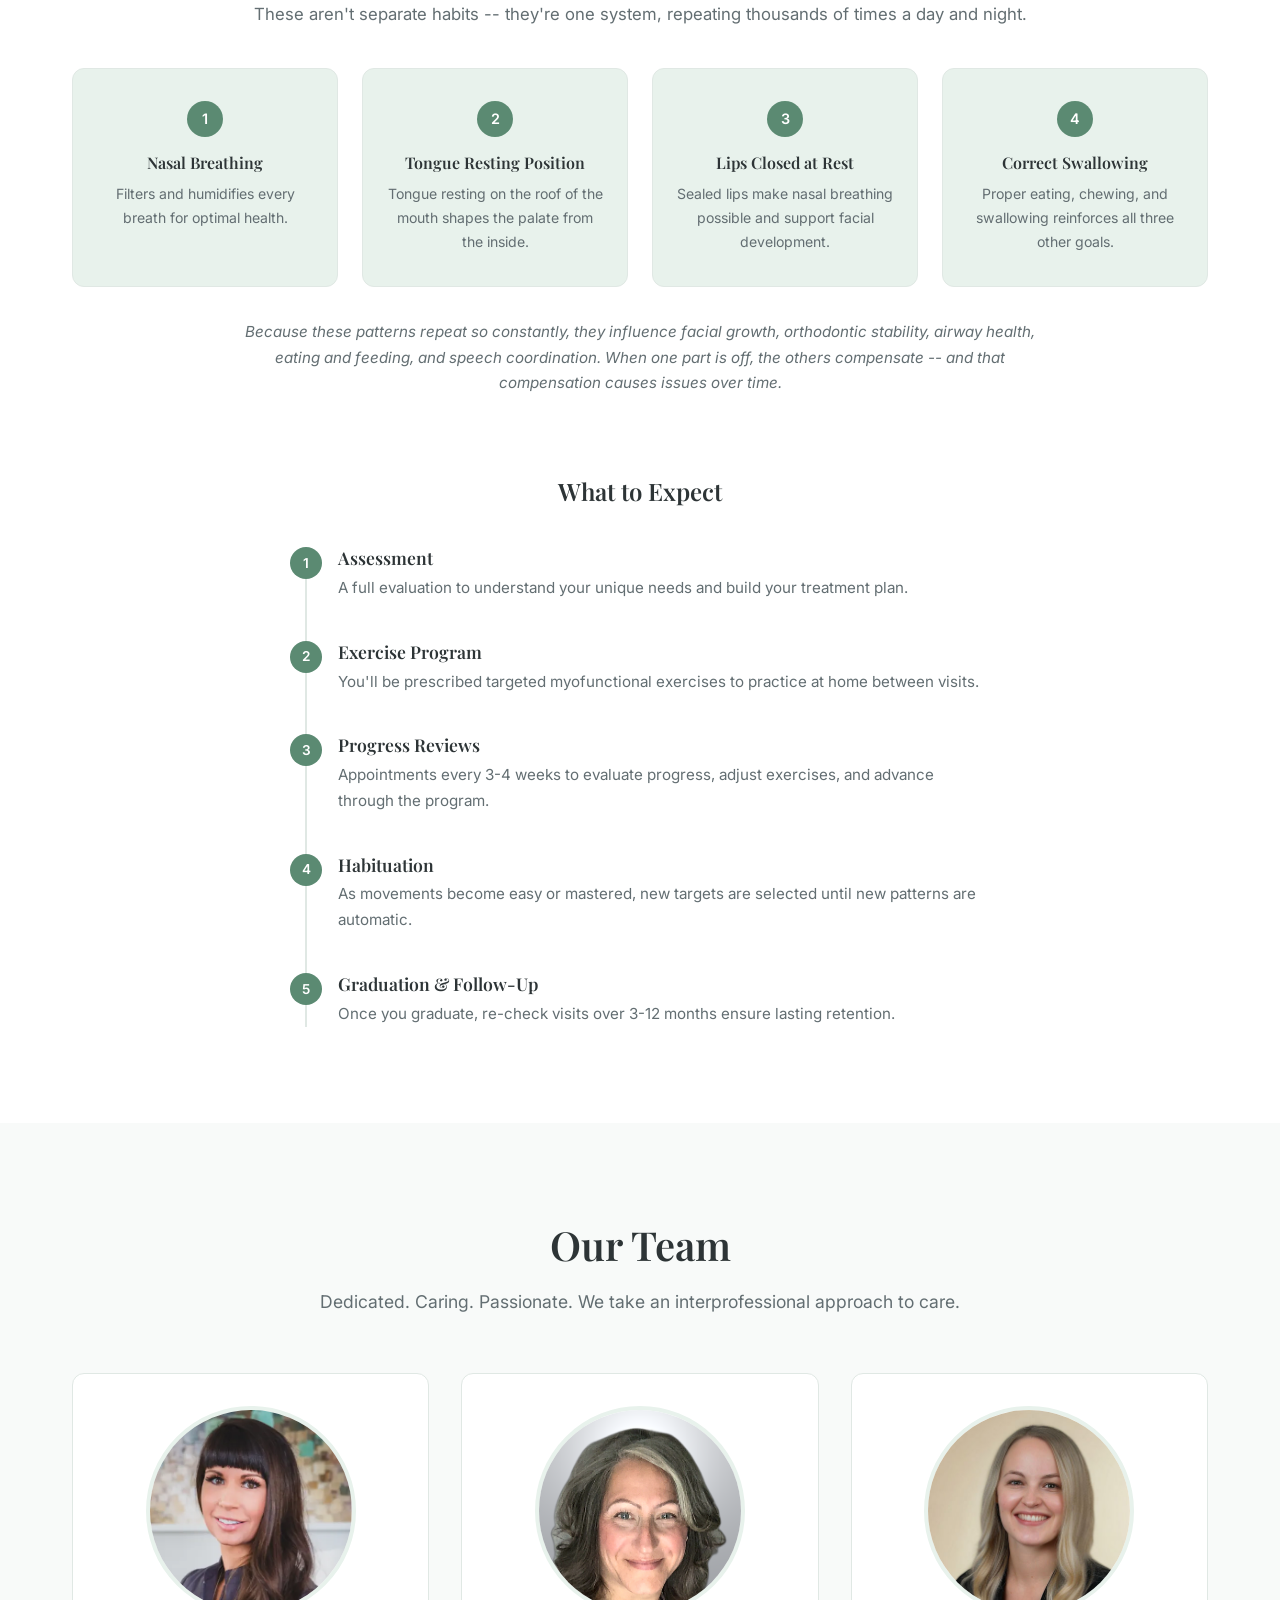
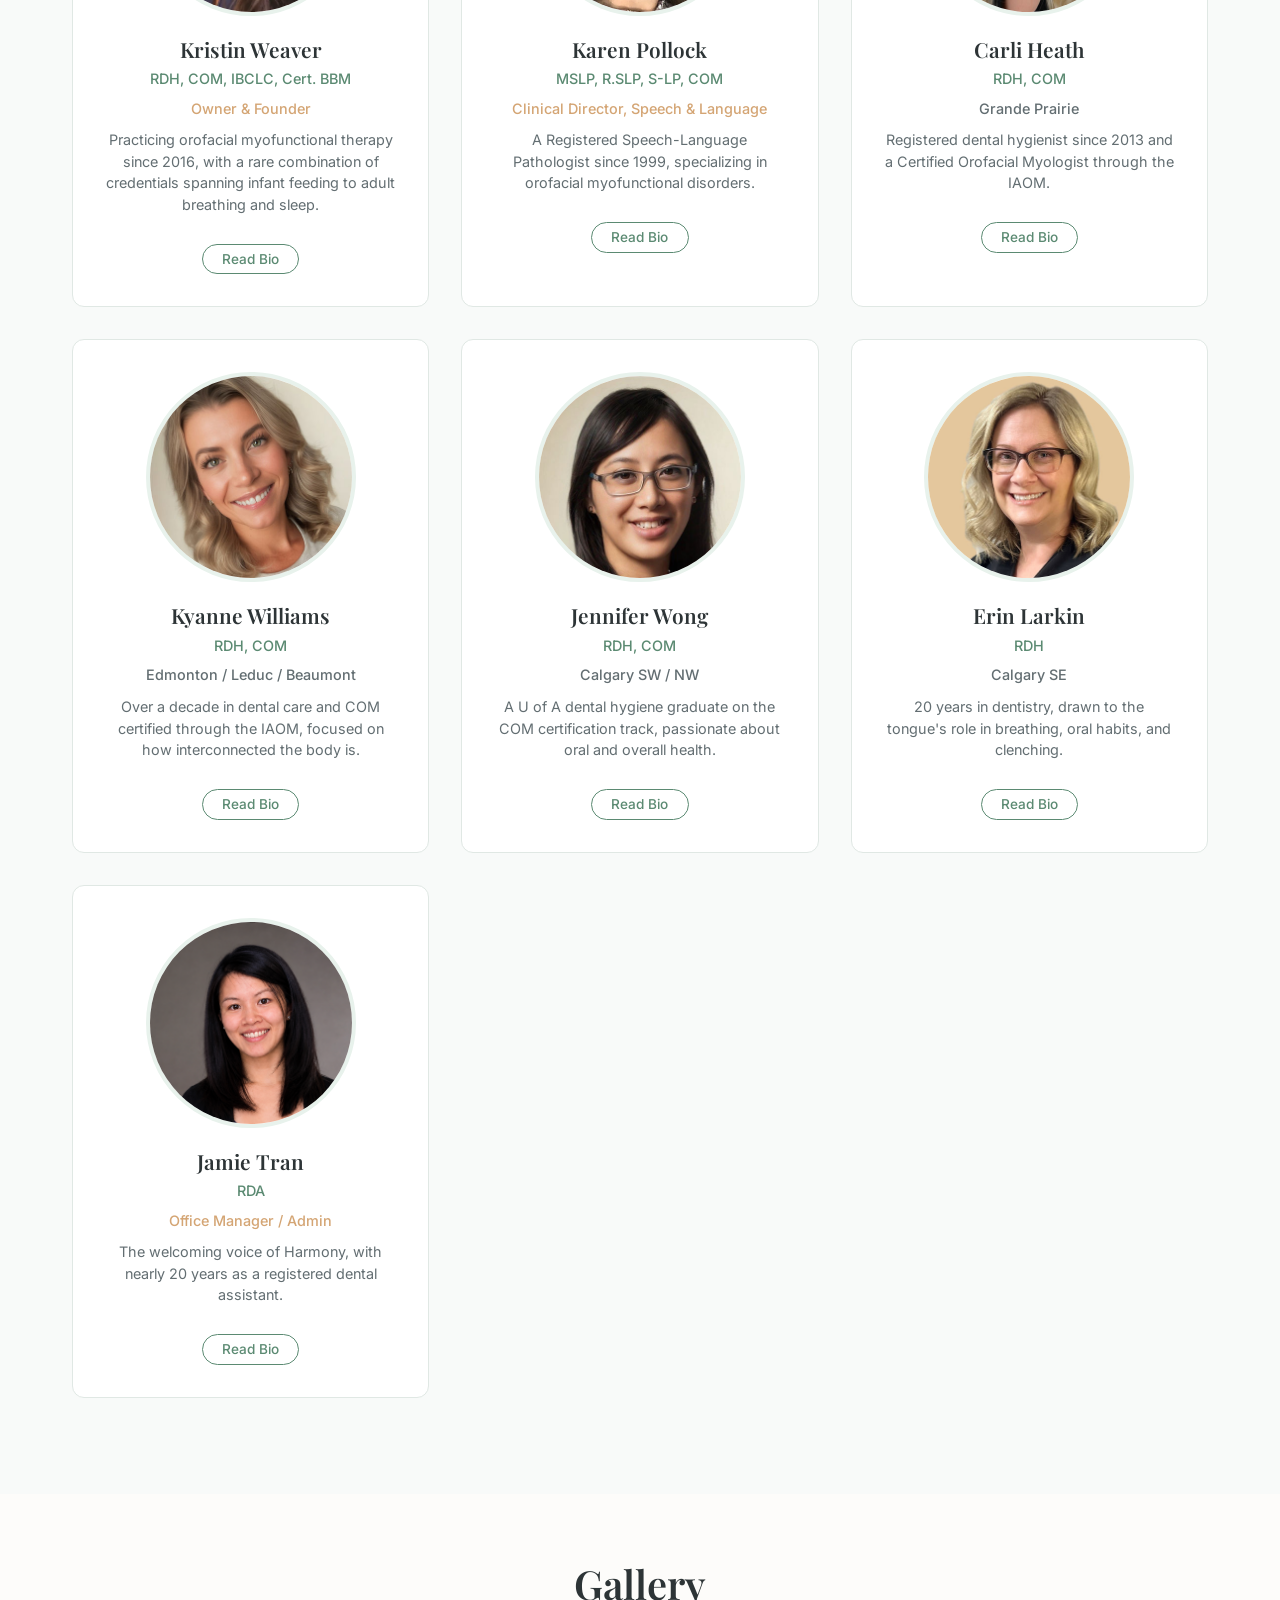
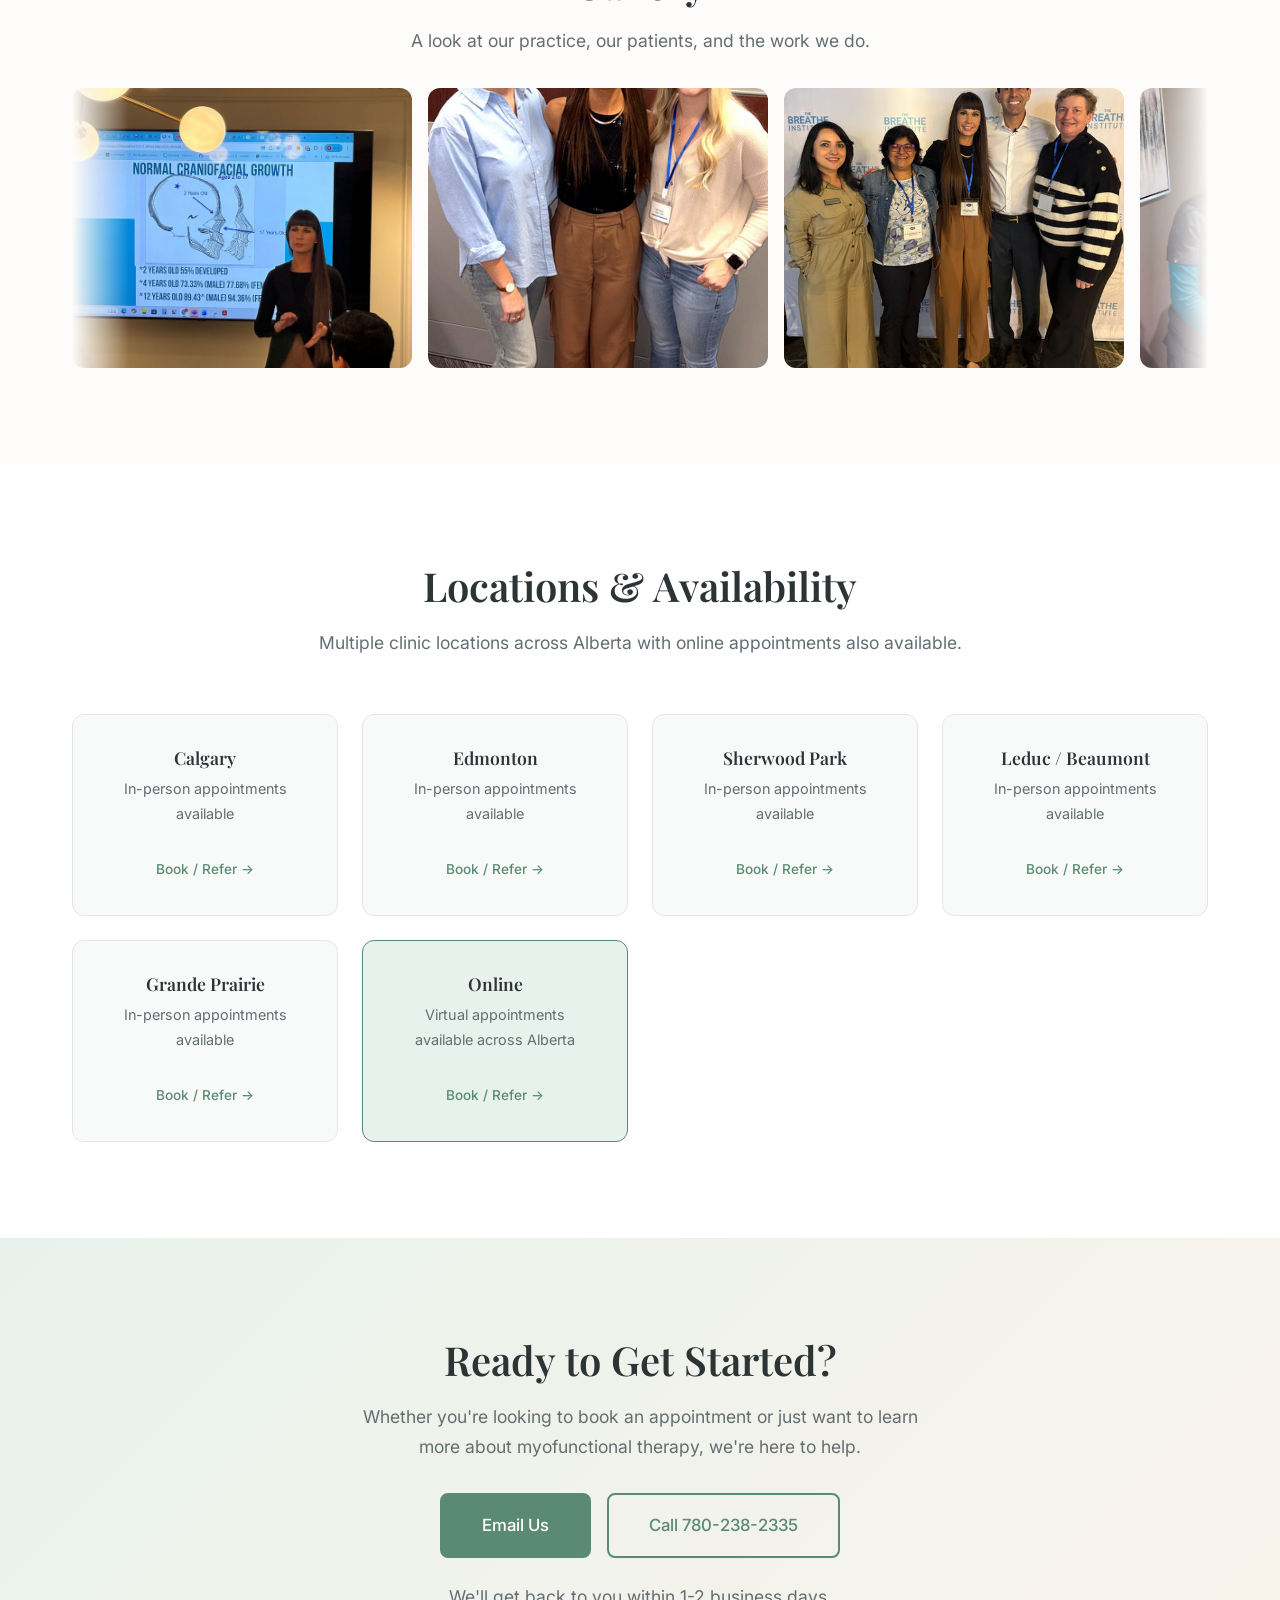
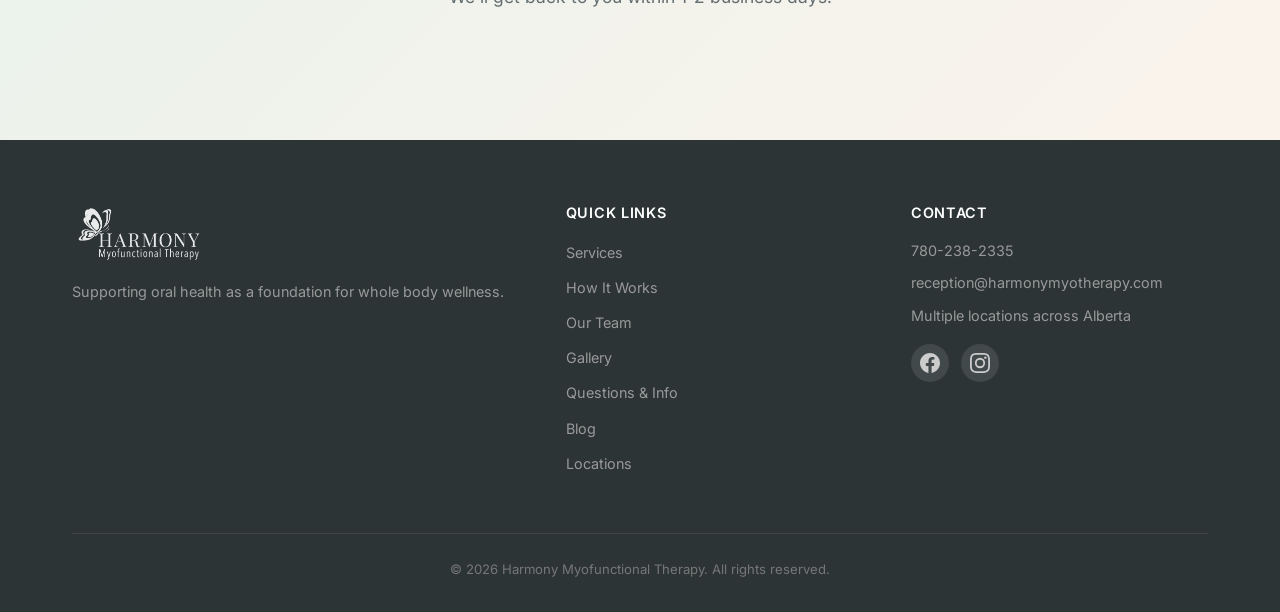
==== commit 211f55db: "Round 3: speech card matches others, center Karen/Erin headshots, add reference links to Q&A (sleep " ====
--- a/index.html
+++ b/index.html
@@ -118,7 +118,7 @@
                     <h3>Mentoring &amp; Education</h3>
                     <p>Professional mentoring for practitioners and educational presentations for organizations.</p>
                 </div>
-                <div class="service-card service-card-slp">
+                <div class="service-card">
                     <div class="service-icon">
                         <svg viewBox="0 0 24 24" fill="none" stroke="currentColor" stroke-width="1.5" width="32" height="32"><path d="M8 12h.01M12 12h.01M16 12h.01M21 12c0 4.418-4.03 8-9 8a9.86 9.86 0 01-4-.8L3 20l.8-3.2A7.94 7.94 0 013 12c0-4.418 4.03-8 9-8s9 3.582 9 8z"/></svg>
                     </div>
@@ -243,7 +243,7 @@
                 </div>
                 <div class="team-card">
                     <div class="team-photo">
-                        <img src="images/about-33.png" alt="Karen Pollock" class="team-img">
+                        <img src="images/about-33.png" alt="Karen Pollock" class="team-img team-img-lower">
                     </div>
                     <div class="team-info">
                         <h3>Karen Pollock</h3>
@@ -310,7 +310,7 @@
                 </div>
                 <div class="team-card">
                     <div class="team-photo">
-                        <img src="images/about-37.jpeg" alt="Erin Larkin" class="team-img">
+                        <img src="images/about-37.jpeg" alt="Erin Larkin" class="team-img team-img-lower">
                     </div>
                     <div class="team-info">
                         <h3>Erin Larkin</h3>
--- a/styles.css
+++ b/styles.css
@@ -364,13 +364,6 @@
     object-fit: contain;
 }
 
-/* --- SLP service card (highlighted) --- */
-.service-card-slp {
-    position: relative;
-    background: var(--color-primary-light);
-    border-color: var(--color-primary);
-}
-
 .slp-note {
     margin-top: 0.75rem !important;
     font-size: 0.82rem !important;
@@ -555,6 +548,11 @@
     height: 100%;
     object-fit: cover;
     object-position: center top;
+}
+
+/* Photos where the face sits lower in the frame - pull the crop up so faces stay centered like the others */
+.team-img-lower {
+    object-position: center 35%;
 }
 
 .team-intro {
@@ -768,6 +766,10 @@
 }
 
 /* --- Lightbox --- */
+.lightbox[hidden] {
+    display: none;
+}
+
 .lightbox {
     position: fixed;
     inset: 0;
@@ -903,6 +905,46 @@
     color: var(--color-text-light);
     line-height: 1.6;
     margin-bottom: 0.3rem;
+}
+
+.qa-figures {
+    display: flex;
+    flex-wrap: wrap;
+    gap: 1rem;
+    padding: 0.5rem 1.5rem 1.5rem;
+}
+.qa-figures figure {
+    margin: 0;
+    max-width: 240px;
+}
+.qa-figures img {
+    width: 100%;
+    height: 170px;
+    object-fit: cover;
+    border-radius: var(--radius-sm);
+    cursor: pointer;
+    transition: transform var(--transition);
+}
+.qa-figures img:hover {
+    transform: scale(1.03);
+}
+.qa-figures figcaption {
+    font-size: 0.8rem;
+    color: var(--color-text-light);
+    margin-top: 0.4rem;
+    text-align: center;
+    font-style: italic;
+}
+
+.faq-answer a {
+    color: var(--color-primary);
+    text-decoration: underline;
+}
+.faq-answer a:hover {
+    color: var(--color-primary-dark);
+}
+.qa-reference {
+    font-size: 0.85rem !important;
 }
 
 .faq-item {
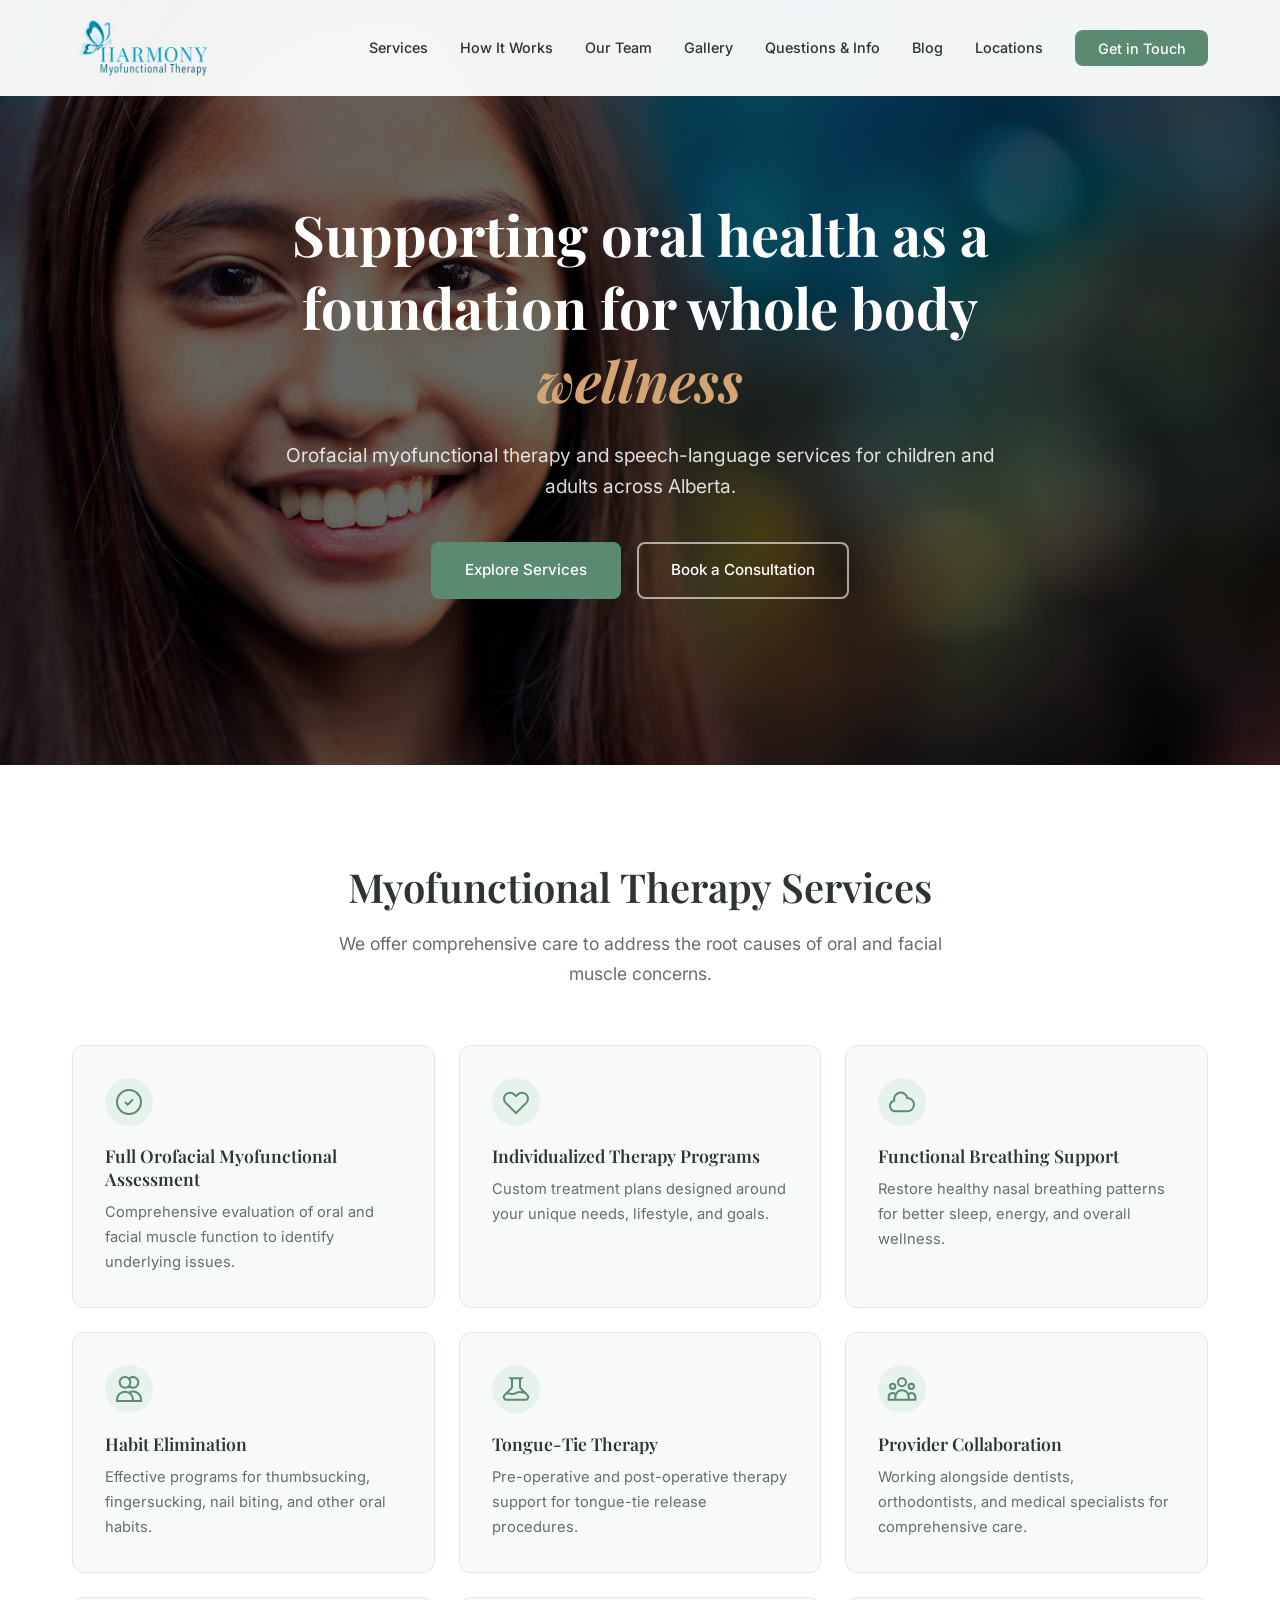
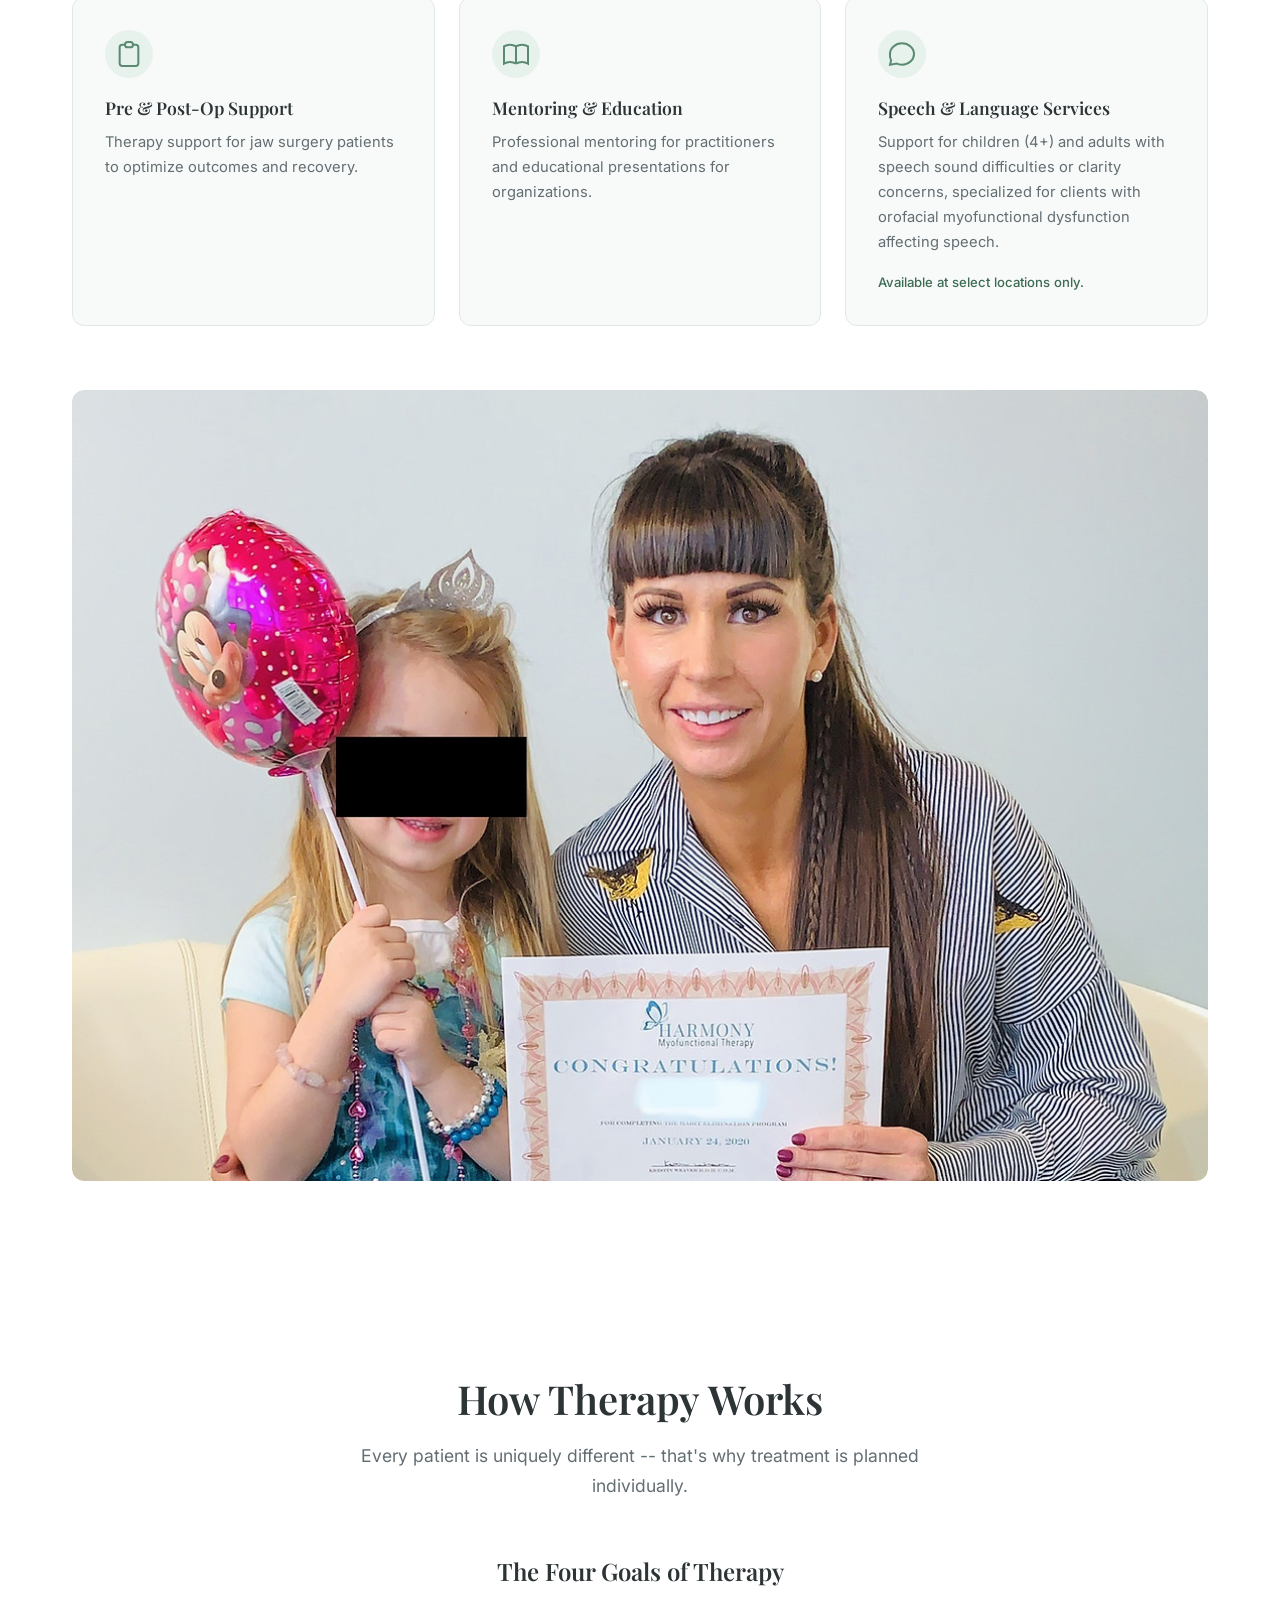
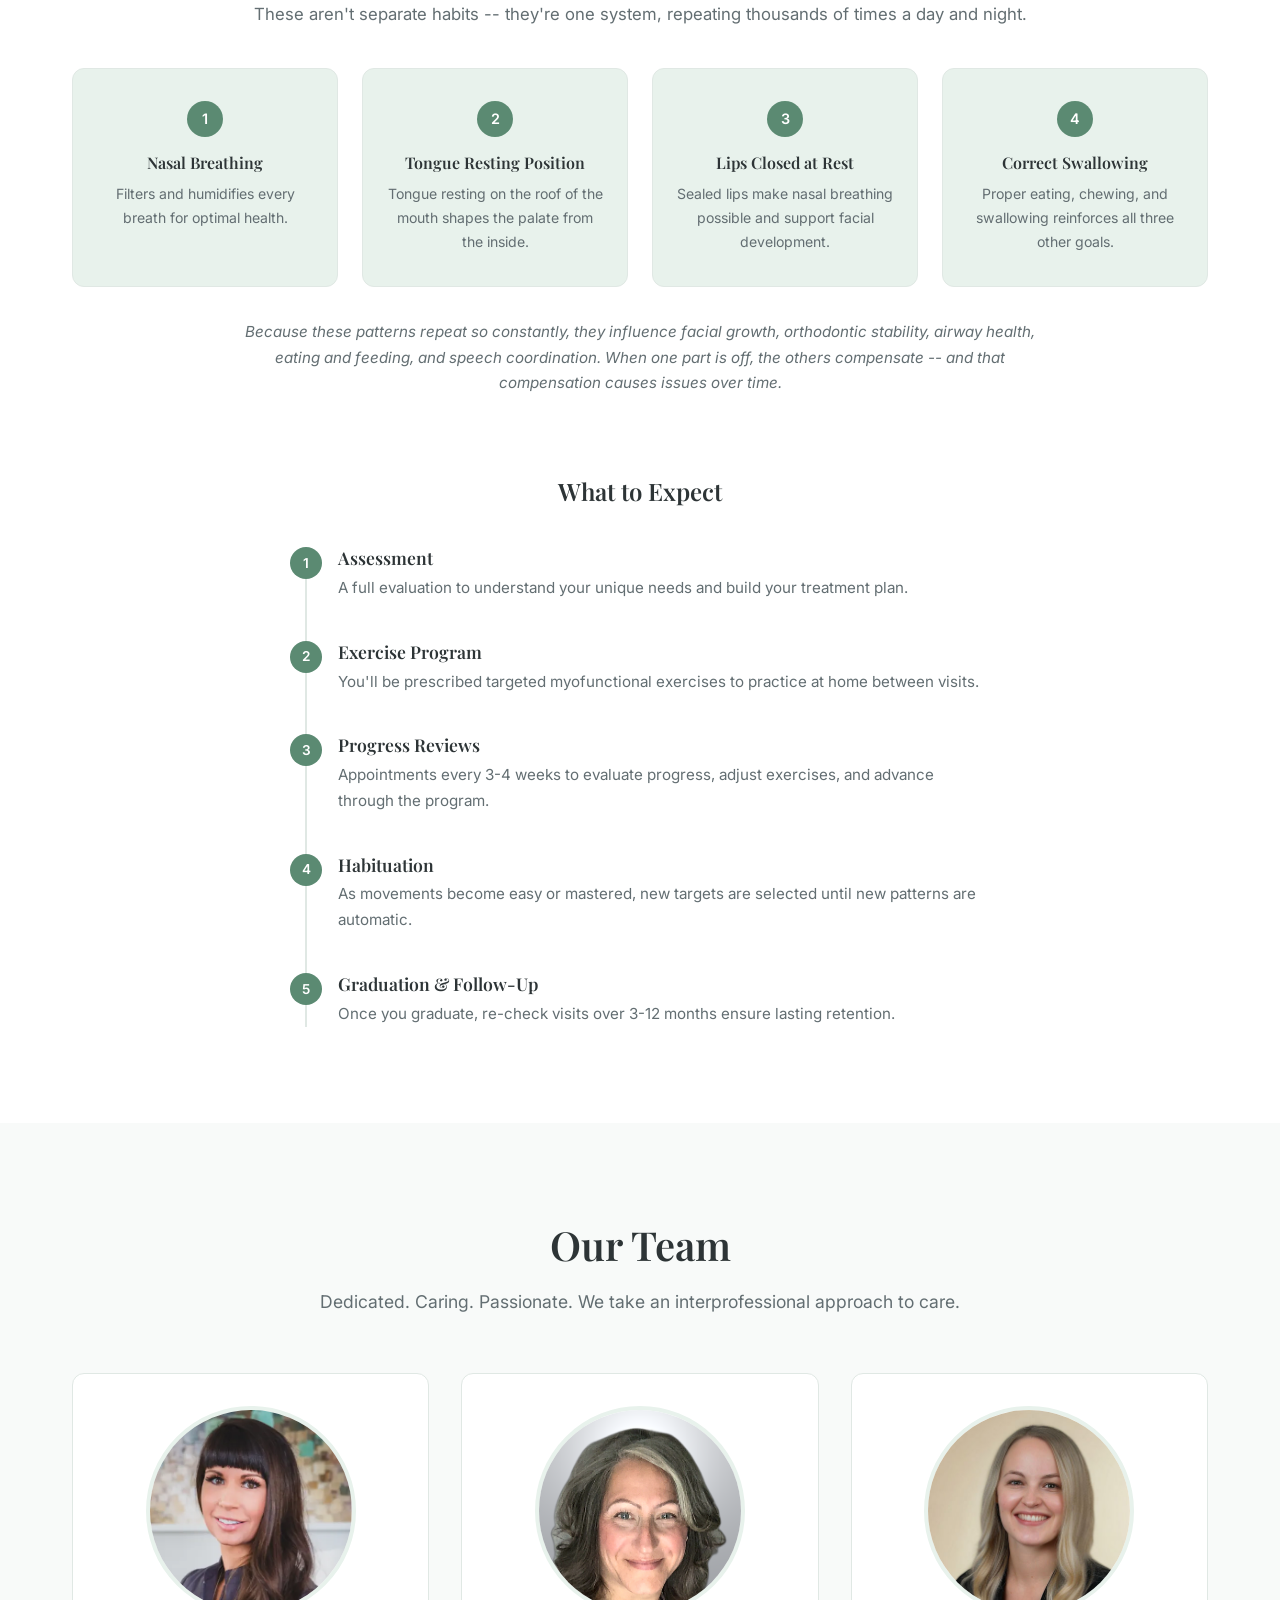
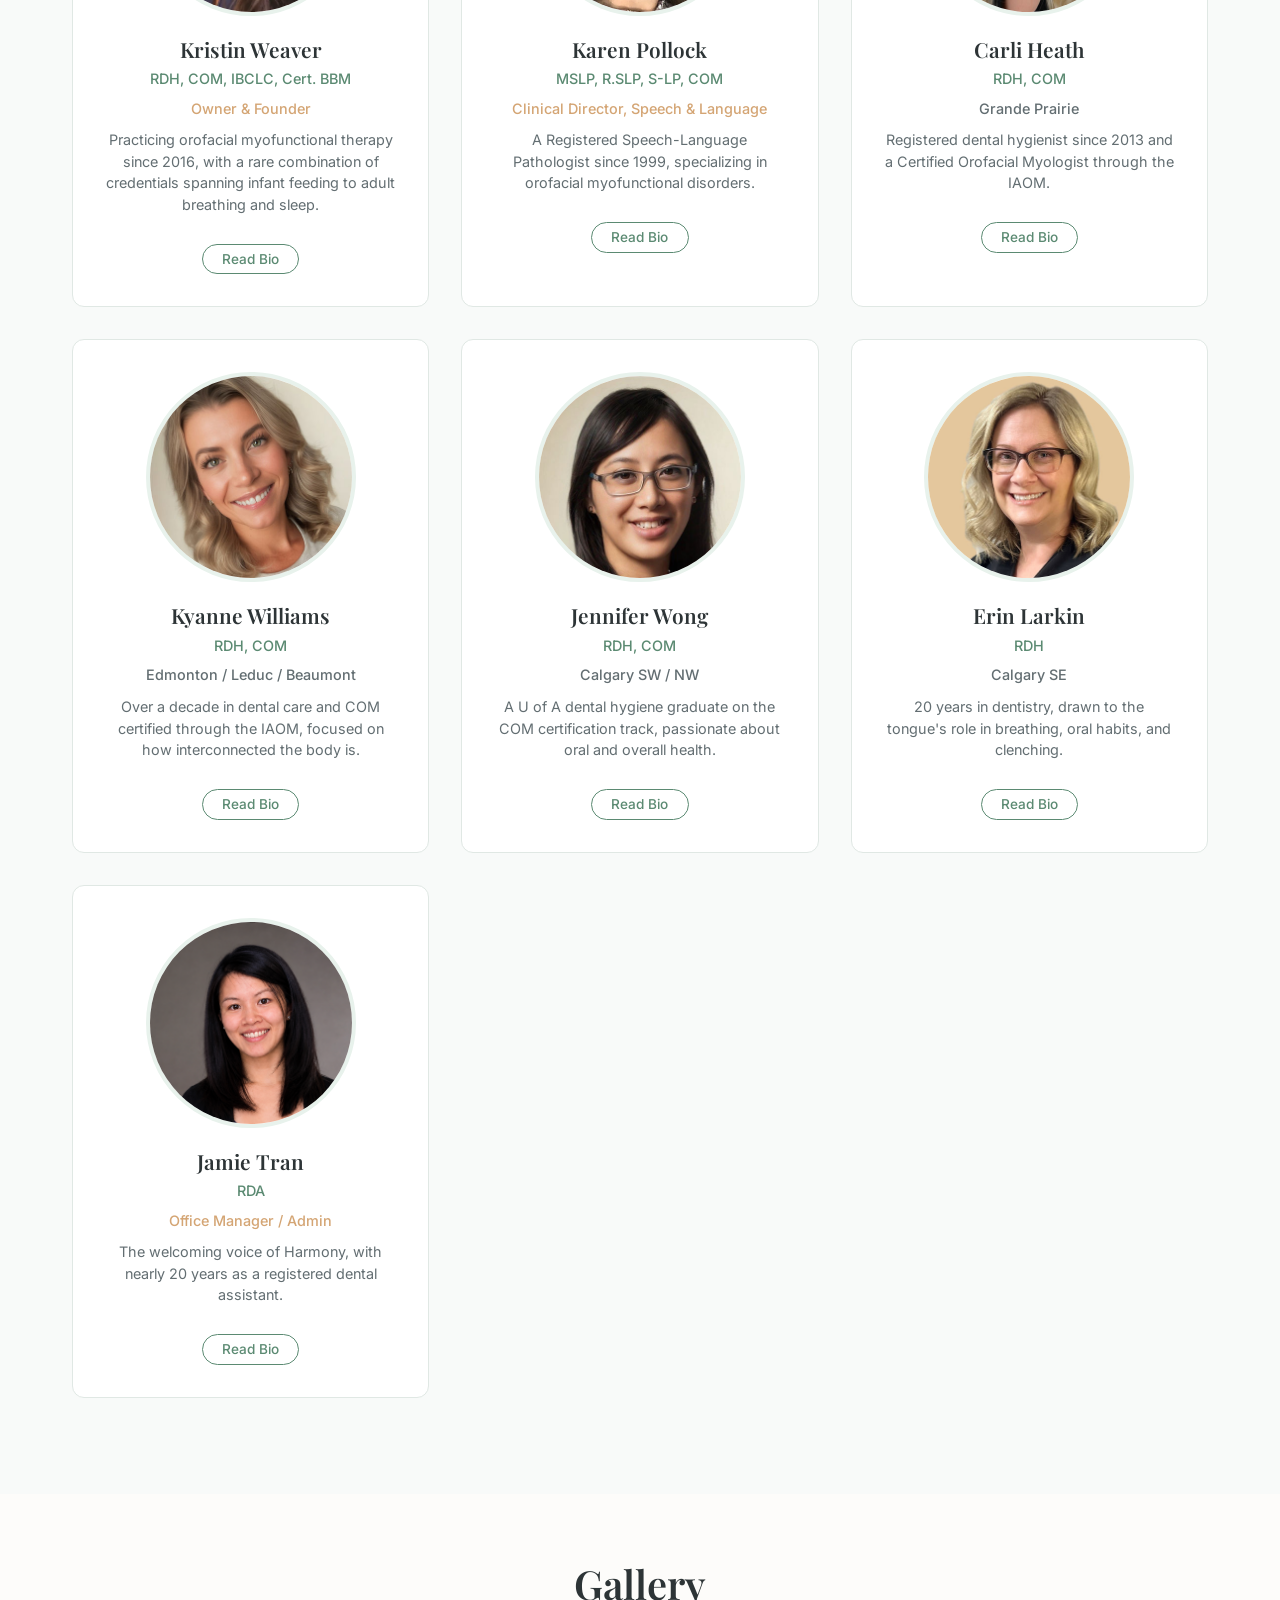
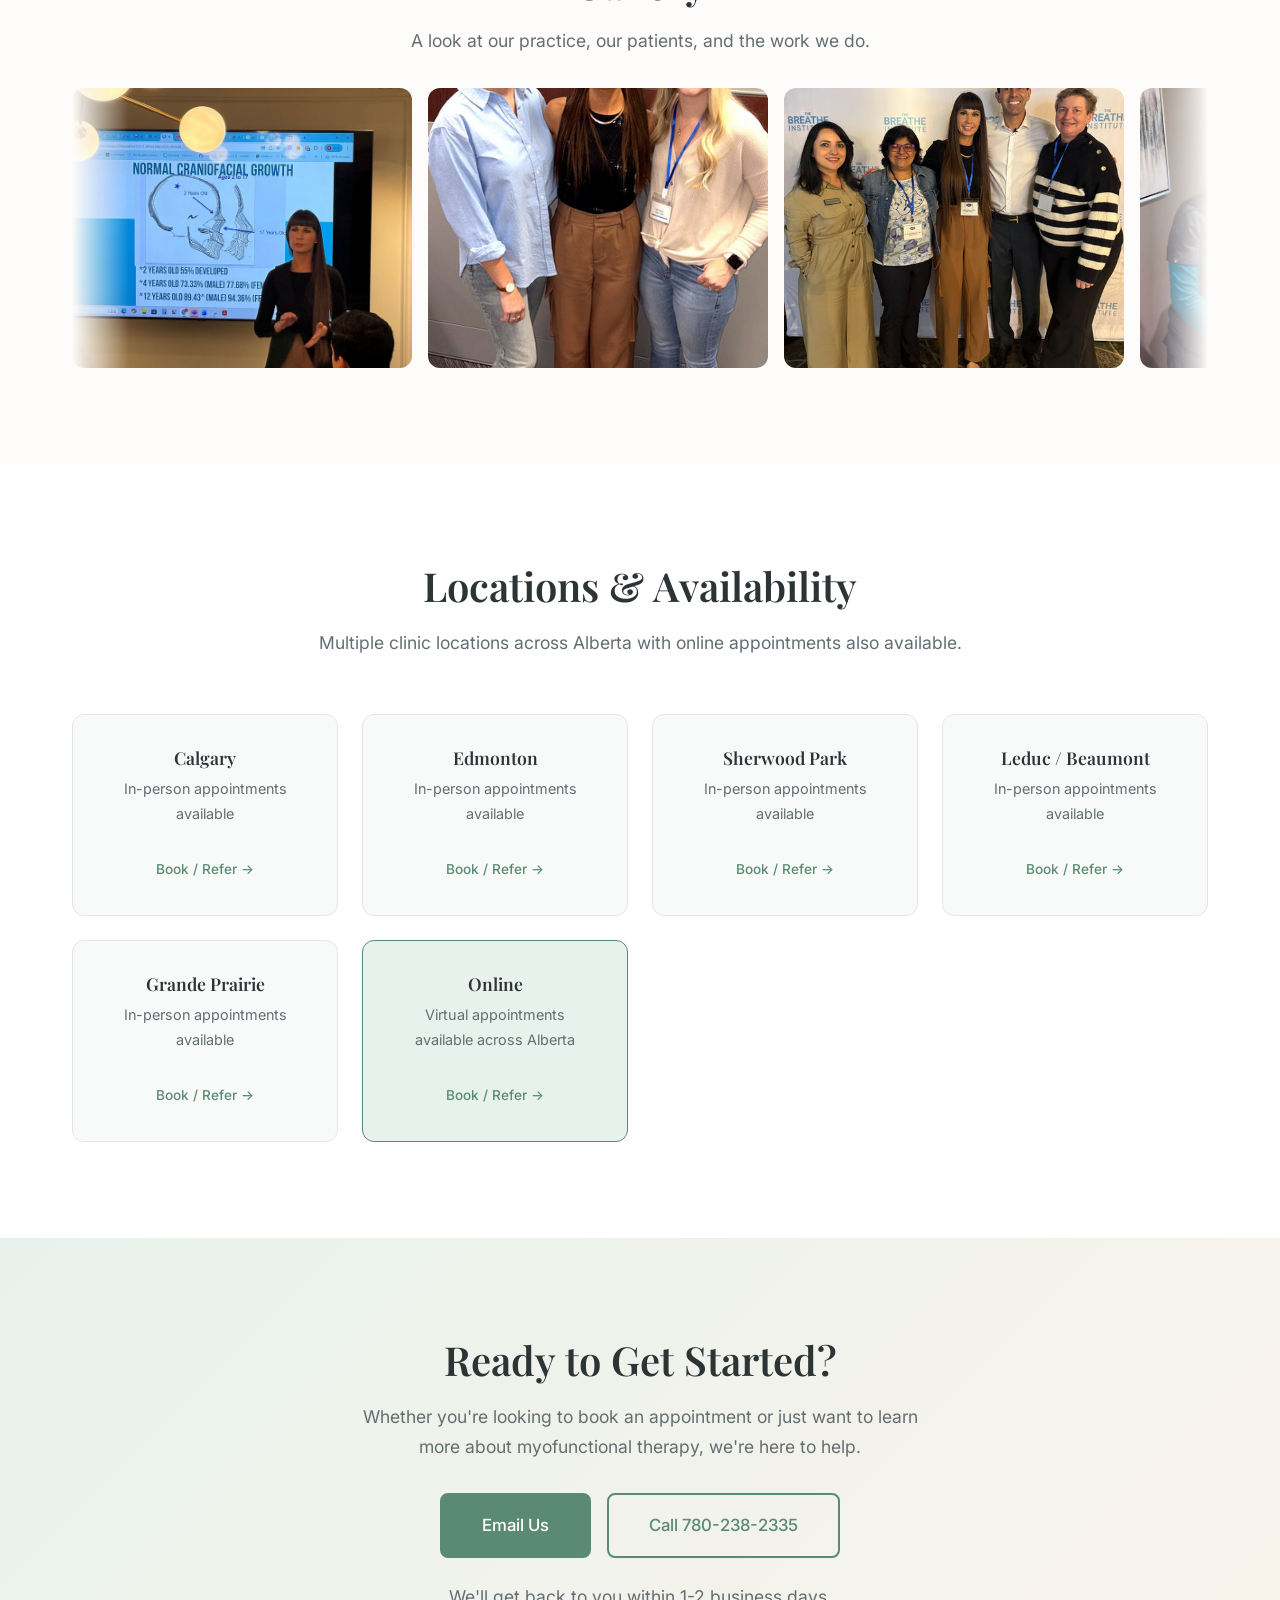
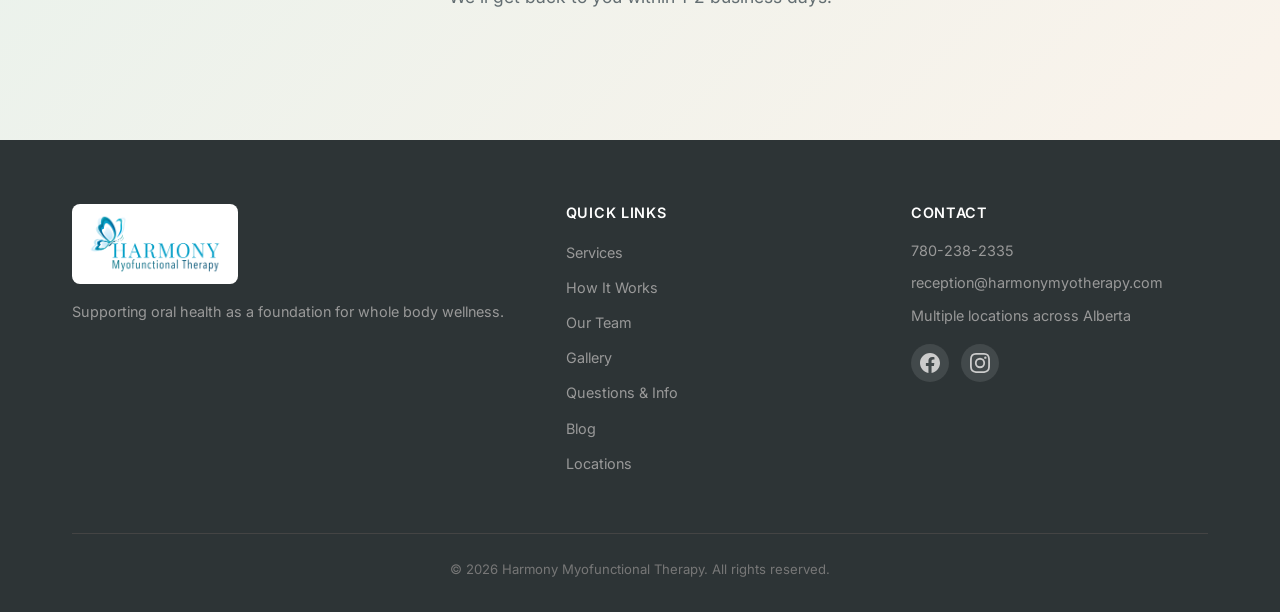
==== commit 668e849a: "Use hi-res logo (1200x540) and increase display size for a sharper, larger header logo" ====
--- a/index.html
+++ b/index.html
@@ -18,7 +18,7 @@
     <header class="site-header" id="top">
         <nav class="nav-container">
             <a href="#top" class="logo">
-                <img src="images/home-00.png" alt="Harmony Myofunctional Therapy" class="logo-img">
+                <img src="images/logo-full.png" alt="Harmony Myofunctional Therapy" class="logo-img">
             </a>
             <button class="nav-toggle" aria-label="Toggle navigation" aria-expanded="false">
                 <span></span>
@@ -552,7 +552,7 @@
         <div class="container">
             <div class="footer-content">
                 <div class="footer-brand">
-                    <img src="images/home-30.png" alt="Harmony Myofunctional Therapy" class="footer-logo">
+                    <img src="images/logo-full.png" alt="Harmony Myofunctional Therapy" class="footer-logo">
                     <p class="footer-tagline">Supporting oral health as a foundation for whole body wellness.</p>
                 </div>
                 <div class="footer-links">
--- a/styles.css
+++ b/styles.css
@@ -166,7 +166,7 @@
 }
 
 .logo-img {
-    height: 50px;
+    height: 64px;
     width: auto;
 }
 
@@ -945,6 +945,23 @@
 }
 .qa-reference {
     font-size: 0.85rem !important;
+}
+
+.qa-video {
+    position: relative;
+    width: 100%;
+    max-width: 640px;
+    margin: 0 1.5rem 1.5rem;
+    aspect-ratio: 16 / 9;
+    border-radius: var(--radius-sm);
+    overflow: hidden;
+}
+.qa-video iframe {
+    position: absolute;
+    inset: 0;
+    width: 100%;
+    height: 100%;
+    border: 0;
 }
 
 .faq-item {
@@ -1013,7 +1030,7 @@
     transition: max-height 0.4s ease, opacity 0.3s ease;
 }
 .faq-item.open .faq-answer {
-    max-height: 1200px;
+    max-height: 2000px;
     opacity: 1;
 }
 .faq-answer p {
@@ -1189,10 +1206,11 @@
 }
 
 .footer-logo {
-    height: 60px;
+    height: 80px;
     width: auto;
-    filter: brightness(0) invert(1);
-    opacity: 0.9;
+    background: #fff;
+    padding: 0.5rem 0.75rem;
+    border-radius: var(--radius-sm);
 }
 
 .footer-tagline {
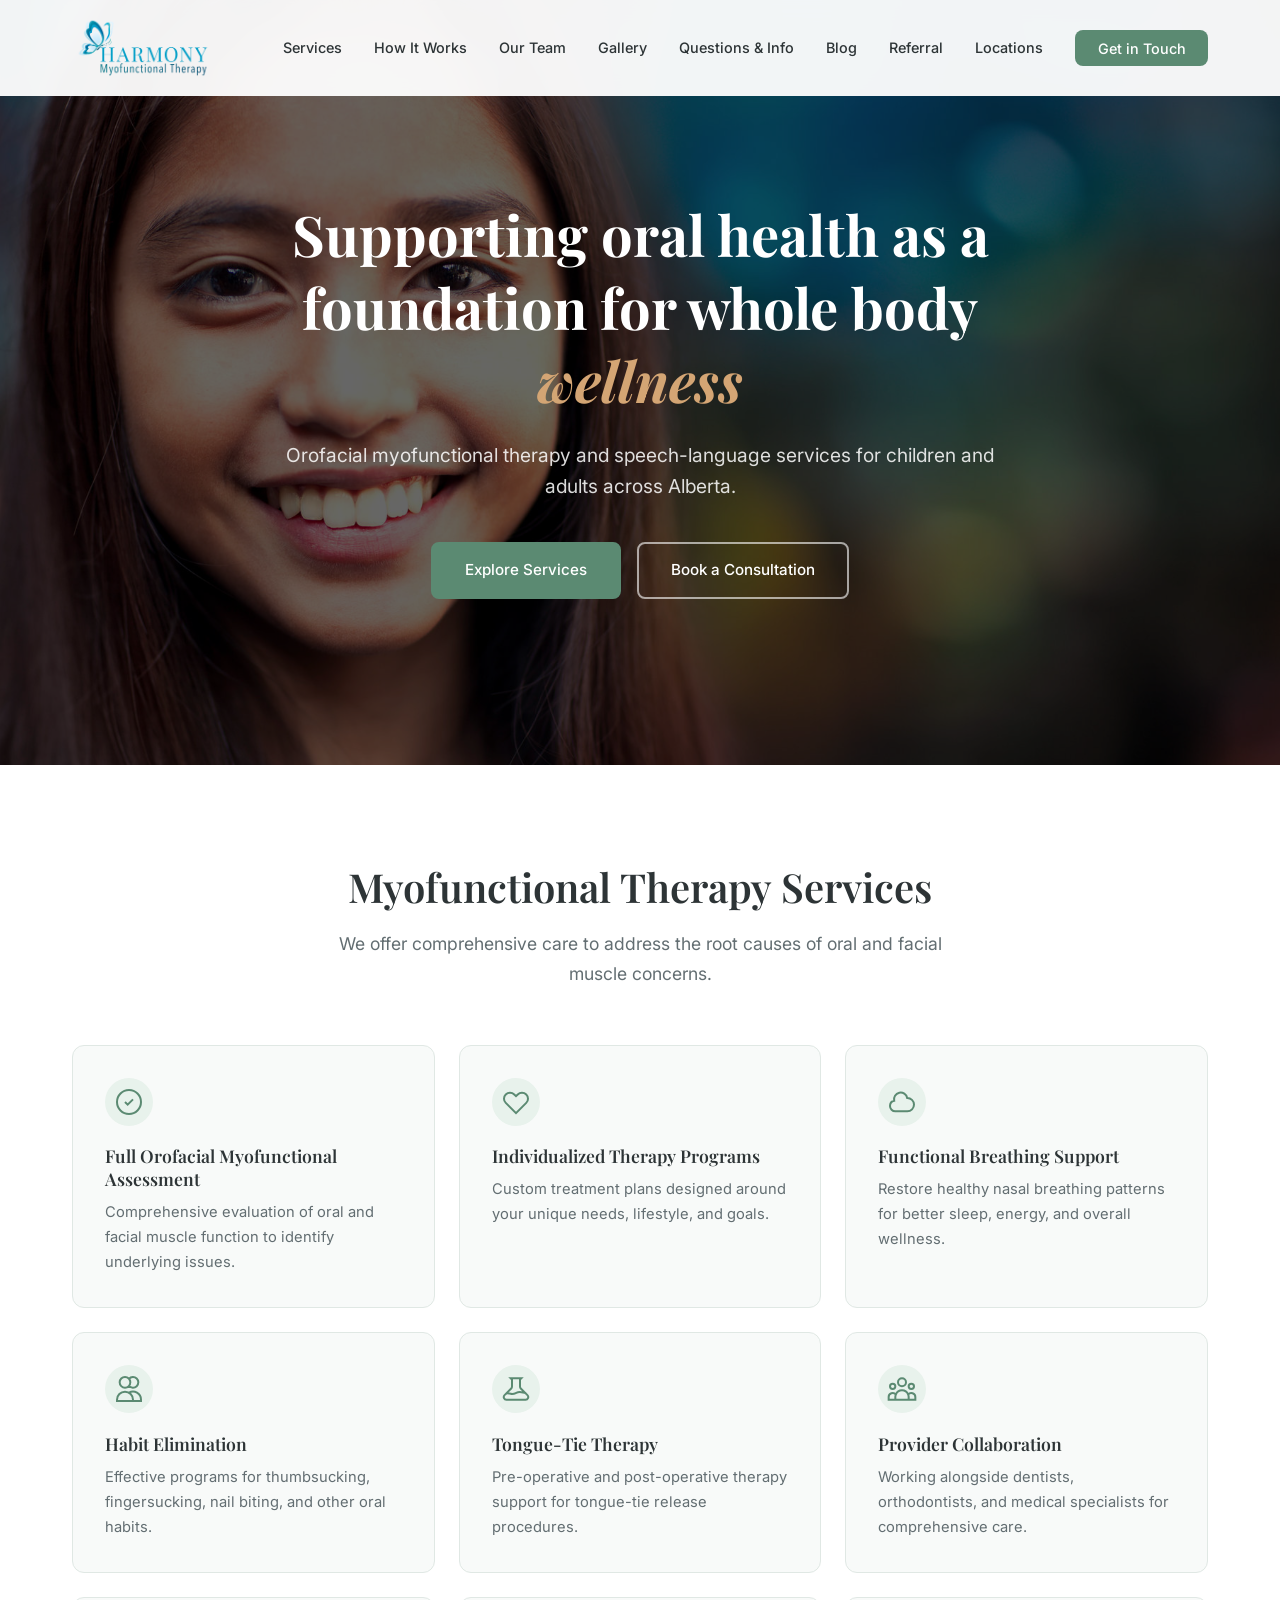
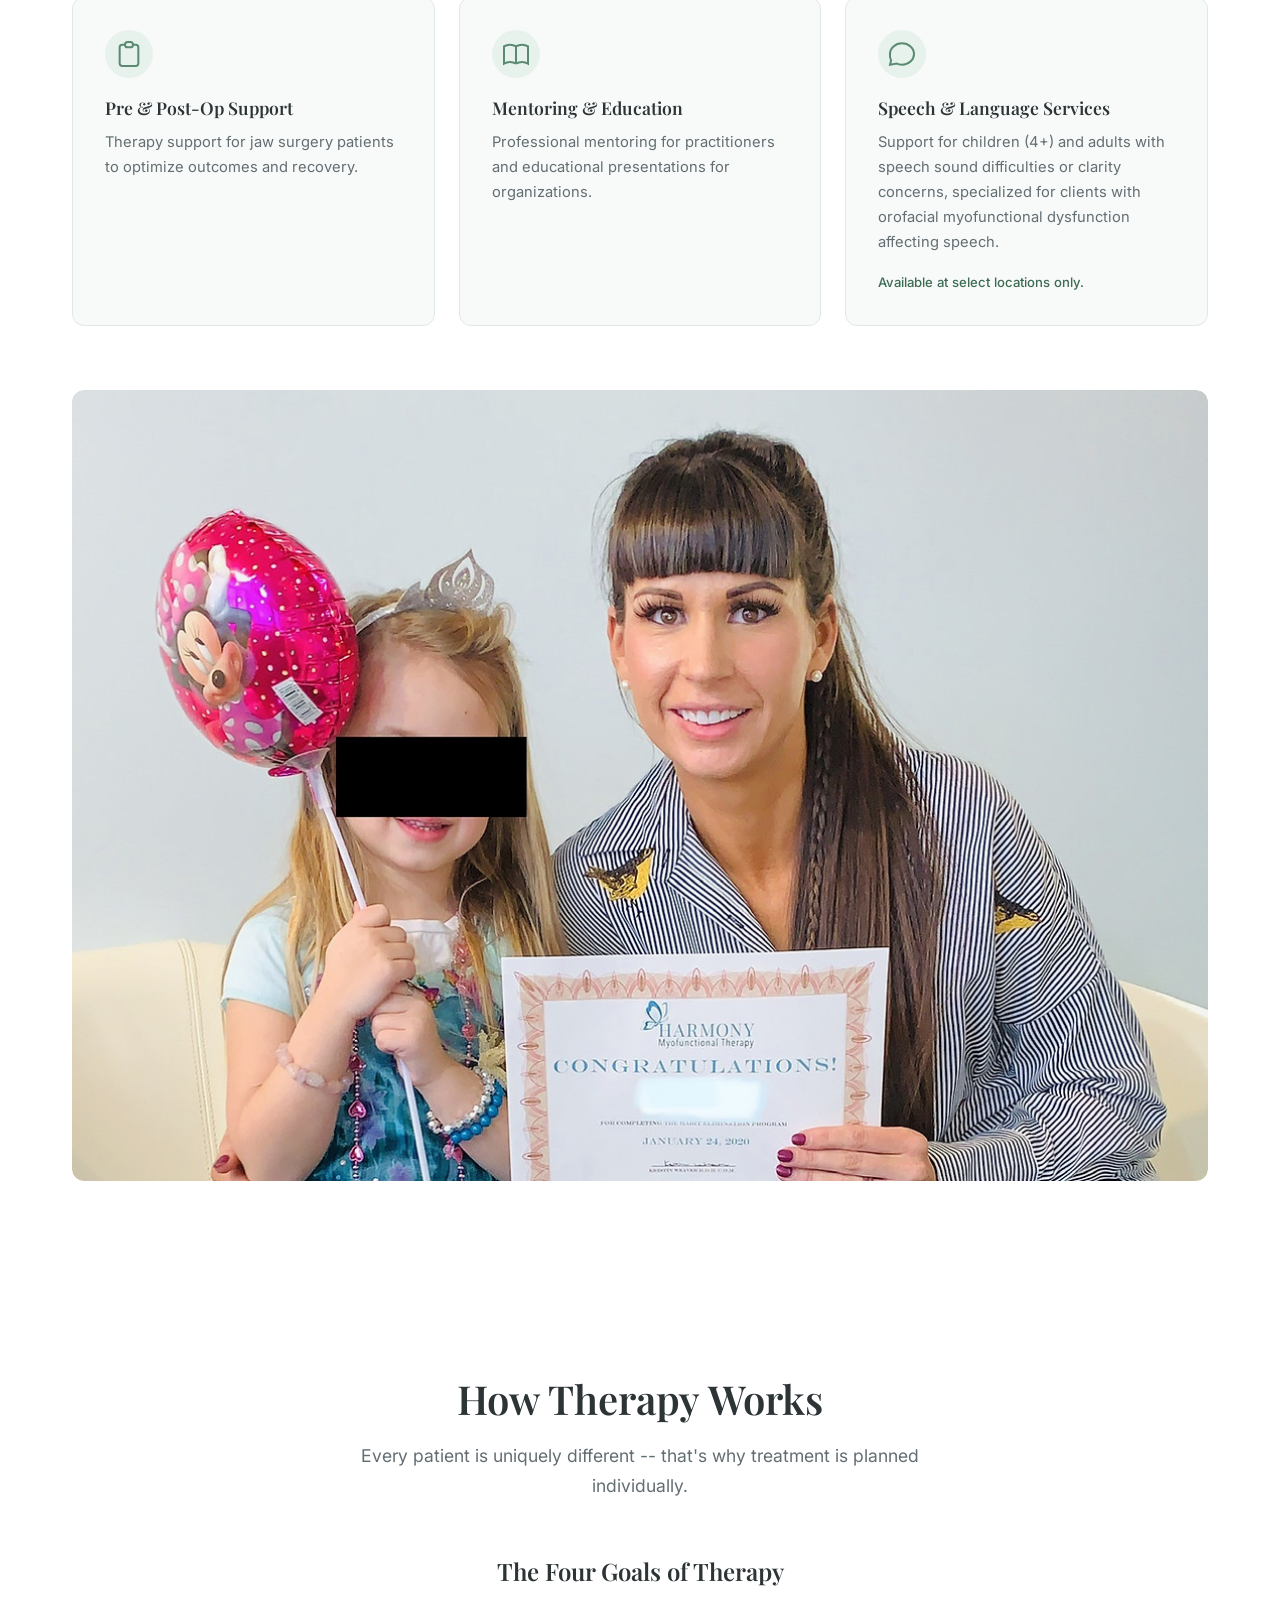
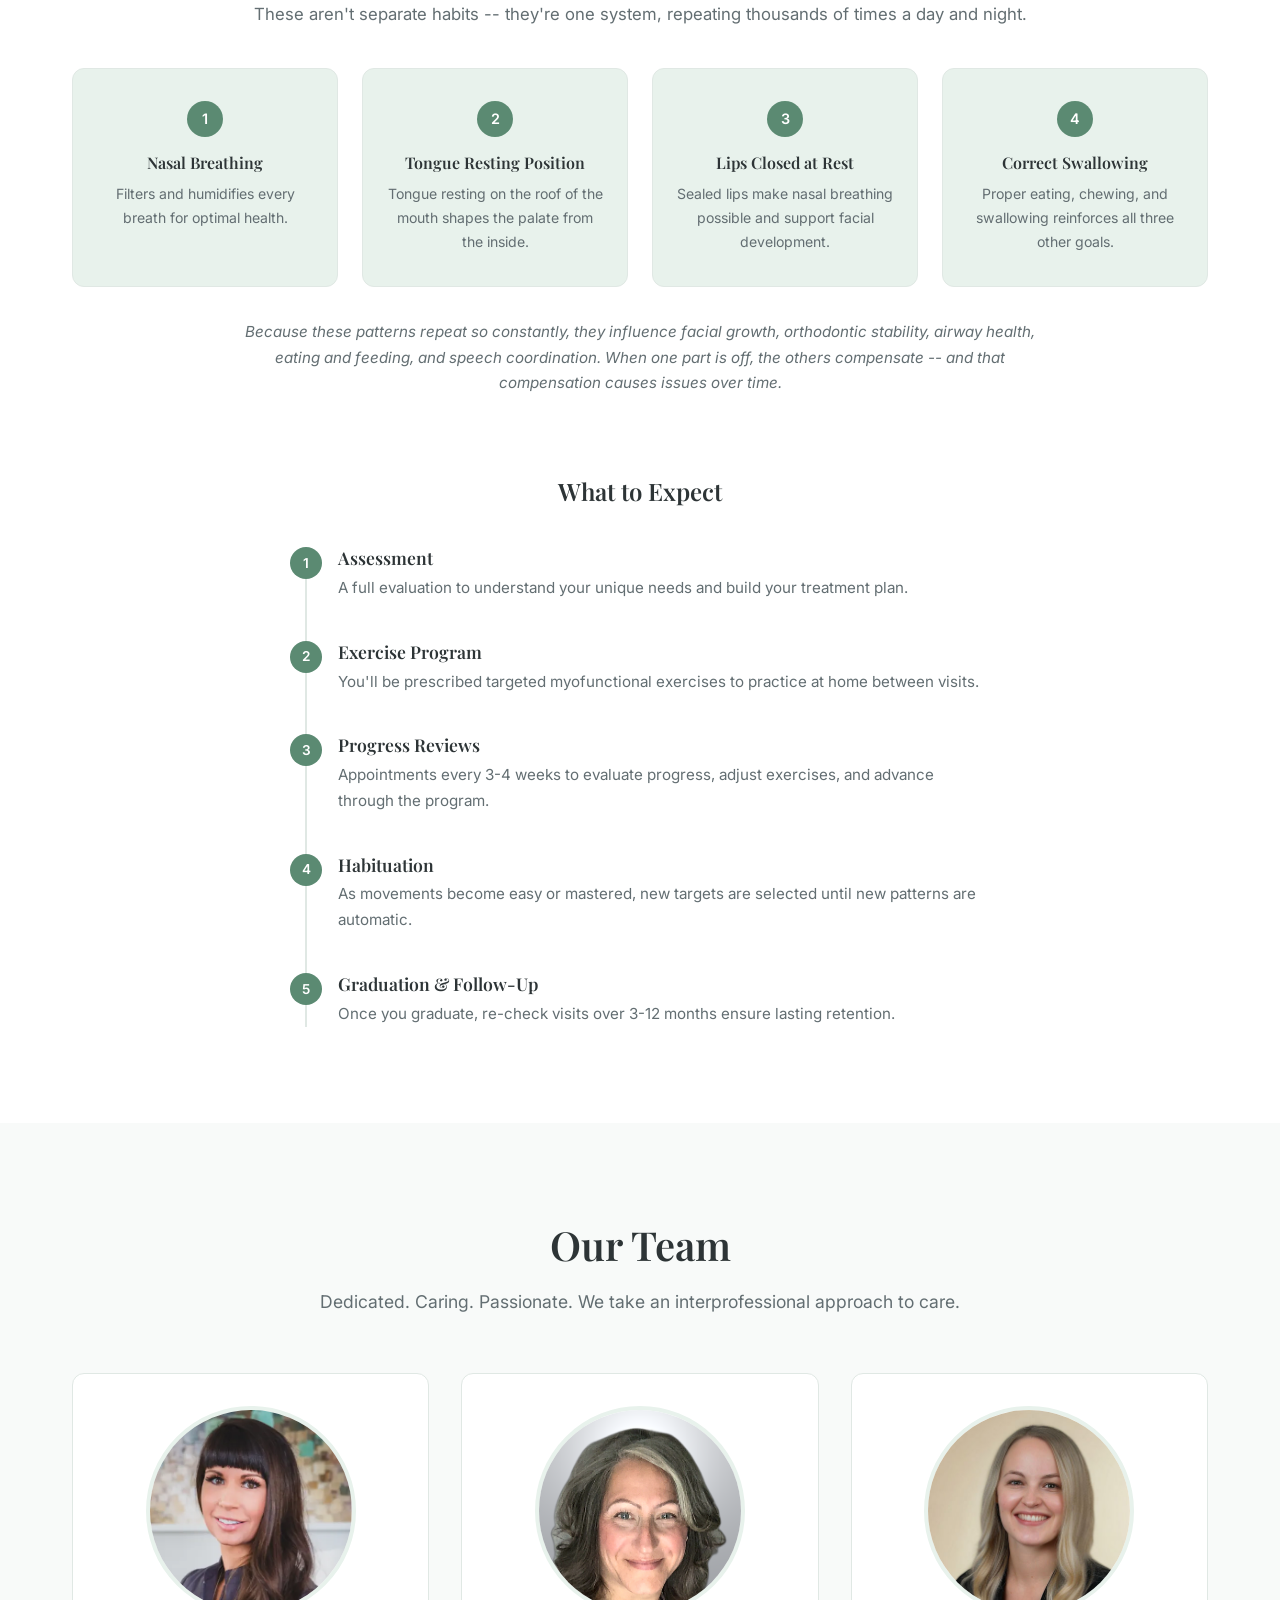
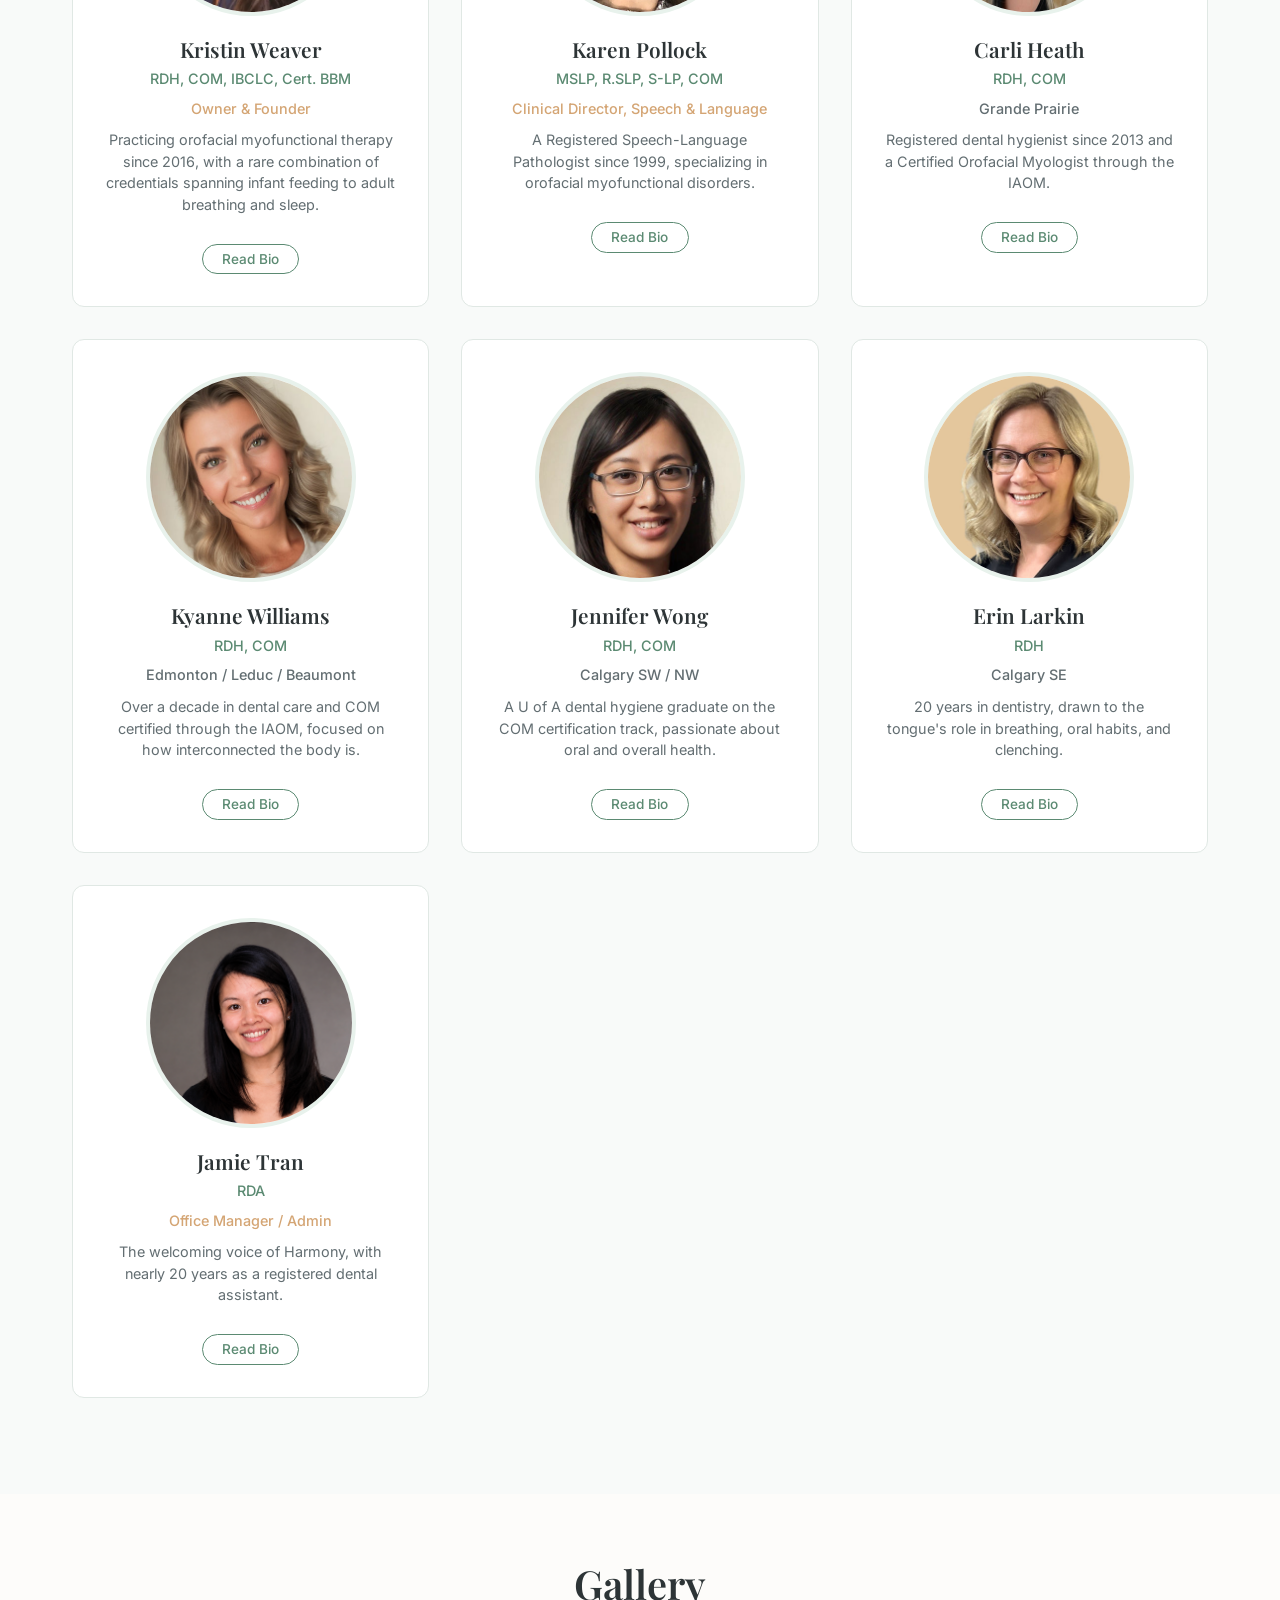
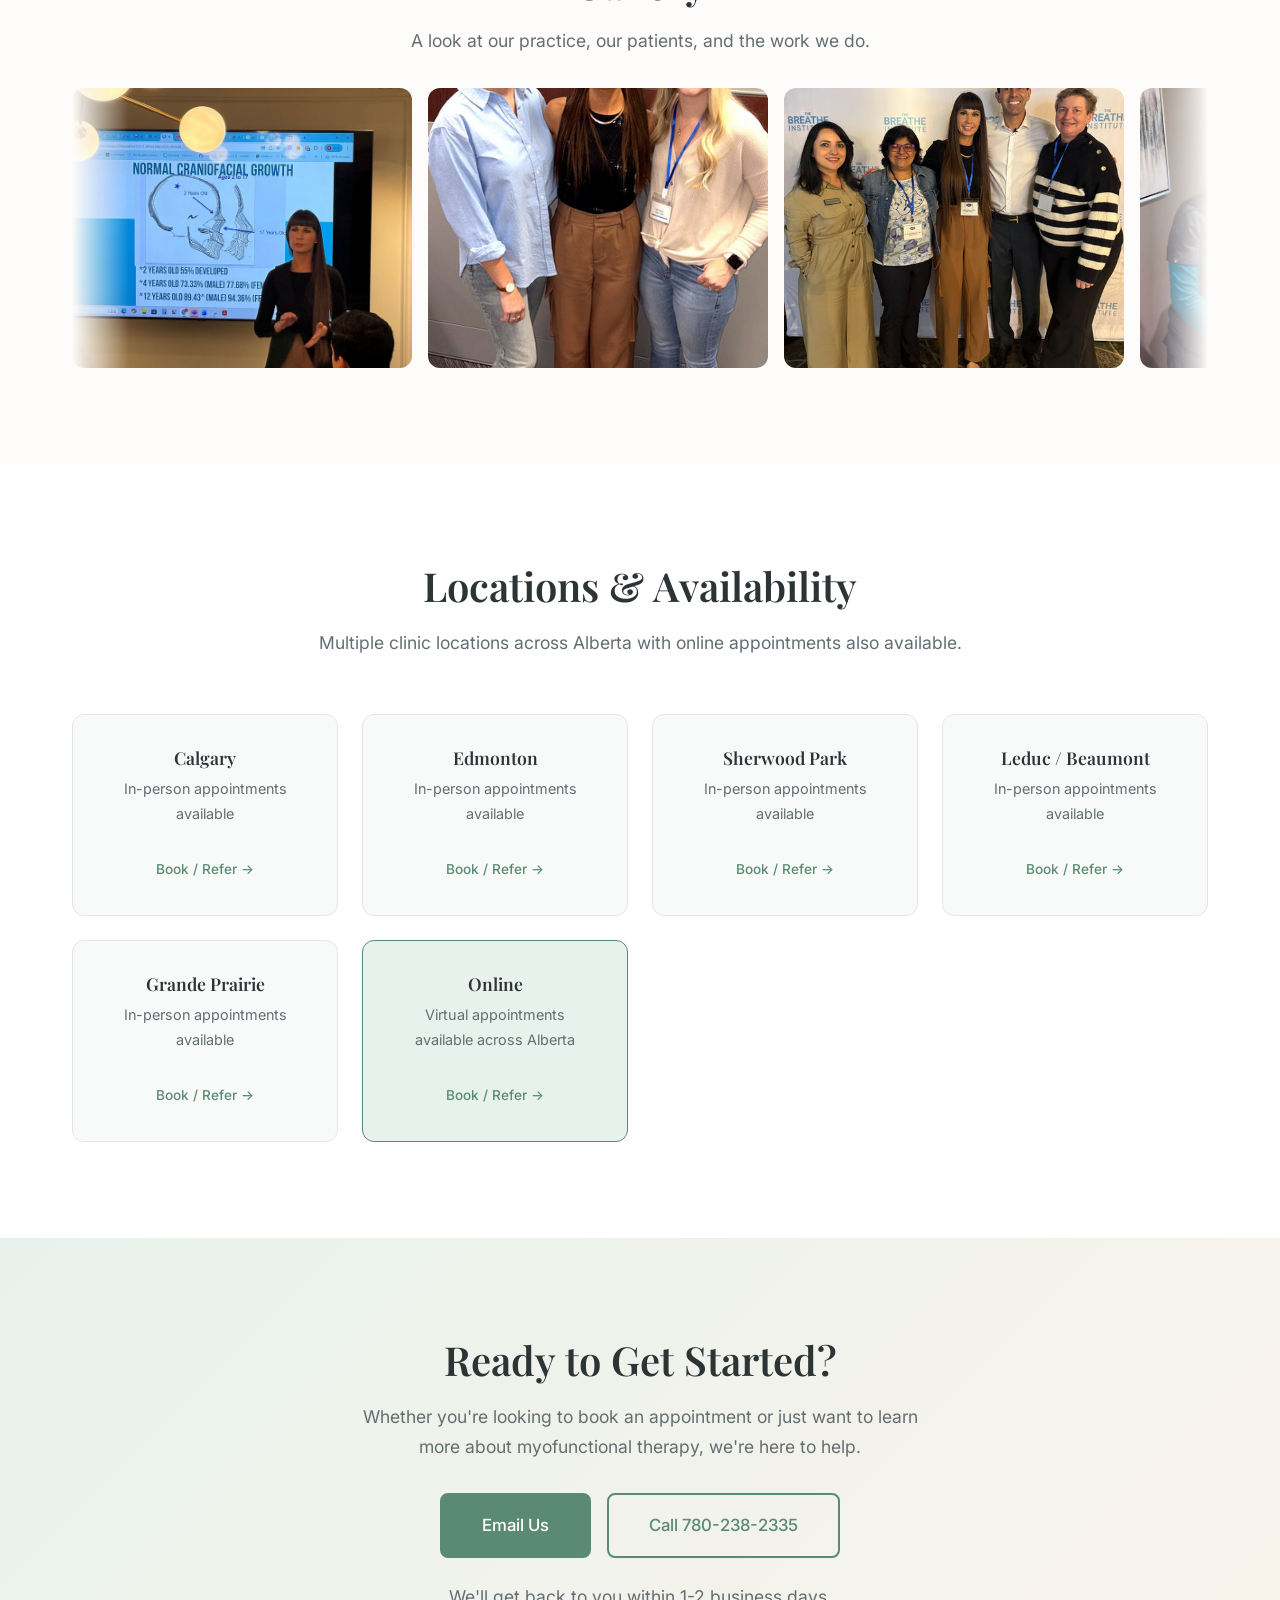
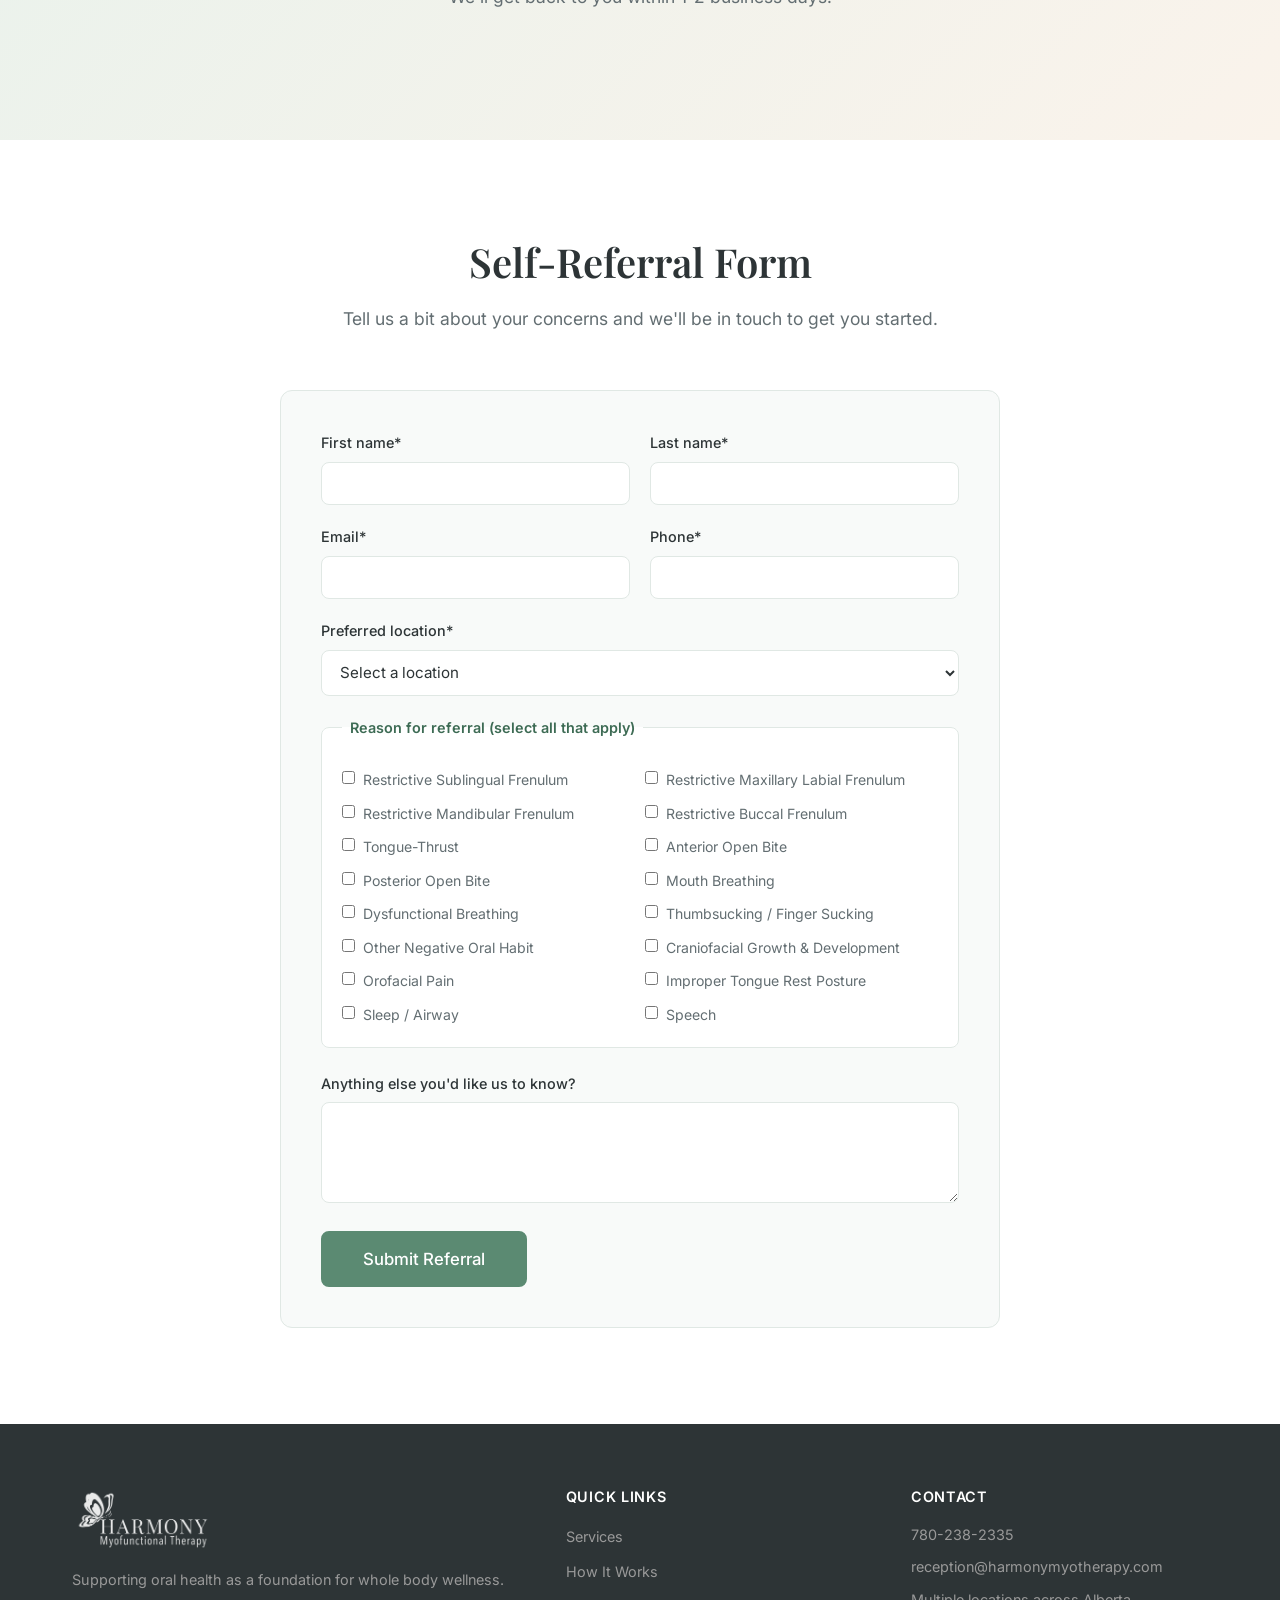
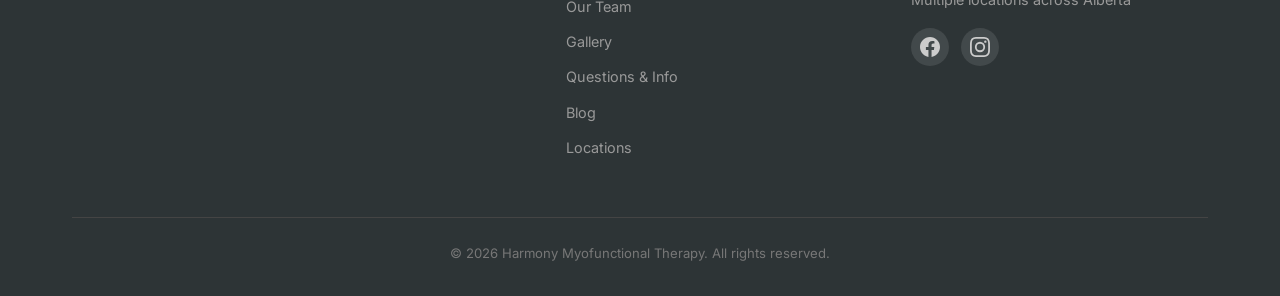
==== commit 6651c0fc: "Un-hide referral form + add Referral nav link so Jamie can preview it" ====
--- a/index.html
+++ b/index.html
@@ -32,6 +32,7 @@
                 <li><a href="#gallery">Gallery</a></li>
                 <li><a href="questions-and-info.html">Questions &amp; Info</a></li>
                 <li><a href="blog.html">Blog</a></li>
+                <li><a href="#referral">Referral</a></li>
                 <li><a href="#locations">Locations</a></li>
                 <li><a href="#contact" class="nav-cta">Get in Touch</a></li>
             </ul>
@@ -468,7 +469,7 @@
       Nothing else is required. Submissions email straight to reception@.
       ============================================================
     -->
-    <section class="referral" id="referral" hidden>
+    <section class="referral" id="referral">
         <div class="container">
             <div class="section-header">
                 <h2>Self-Referral Form</h2>
--- a/styles.css
+++ b/styles.css
@@ -1046,10 +1046,11 @@
     }
 }
 
-/* --- Referral Form (hidden back-pocket static form) --- */
+/* --- Referral Form (static Web3Forms) --- */
 .referral {
     padding: var(--section-padding);
     background: var(--color-bg);
+    scroll-margin-top: 90px;
 }
 
 .referral-form {
@@ -1206,11 +1207,10 @@
 }
 
 .footer-logo {
-    height: 80px;
+    height: 64px;
     width: auto;
-    background: #fff;
-    padding: 0.5rem 0.75rem;
-    border-radius: var(--radius-sm);
+    filter: brightness(0) invert(1);
+    opacity: 0.9;
 }
 
 .footer-tagline {
